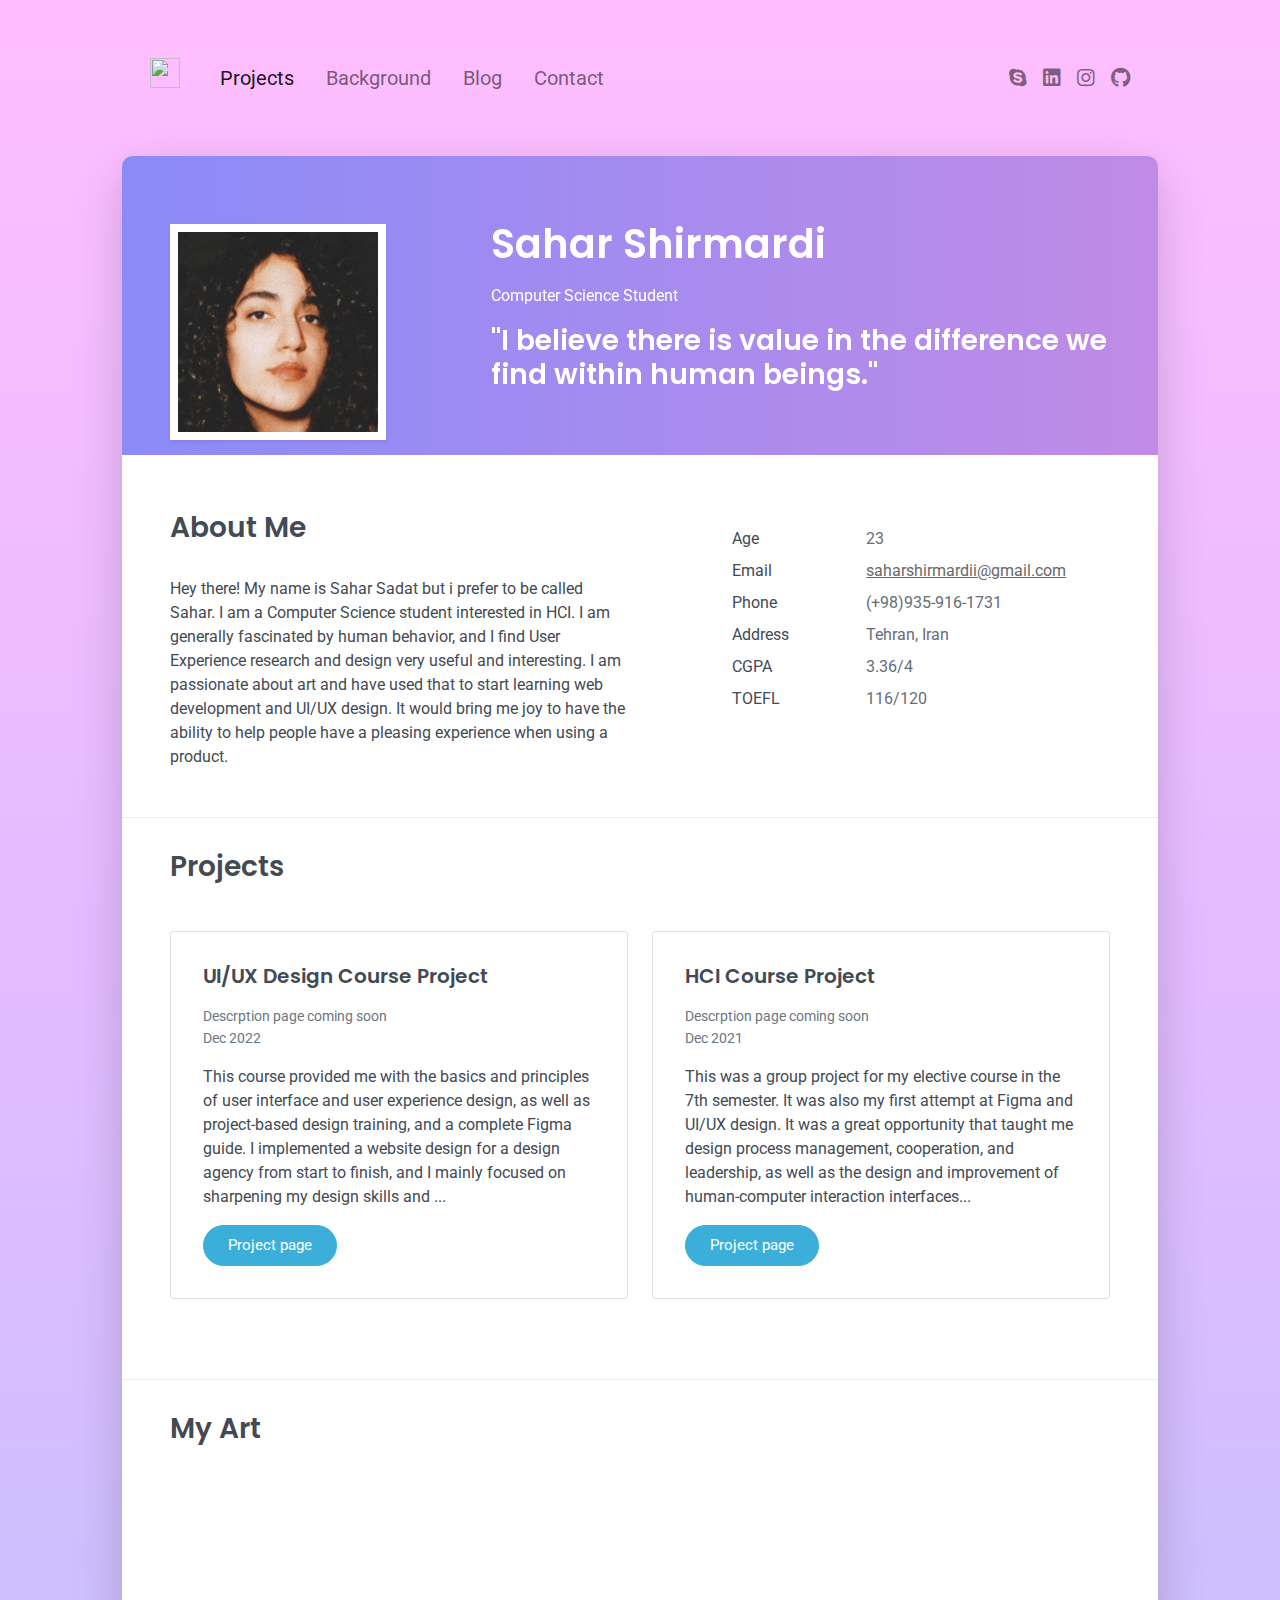
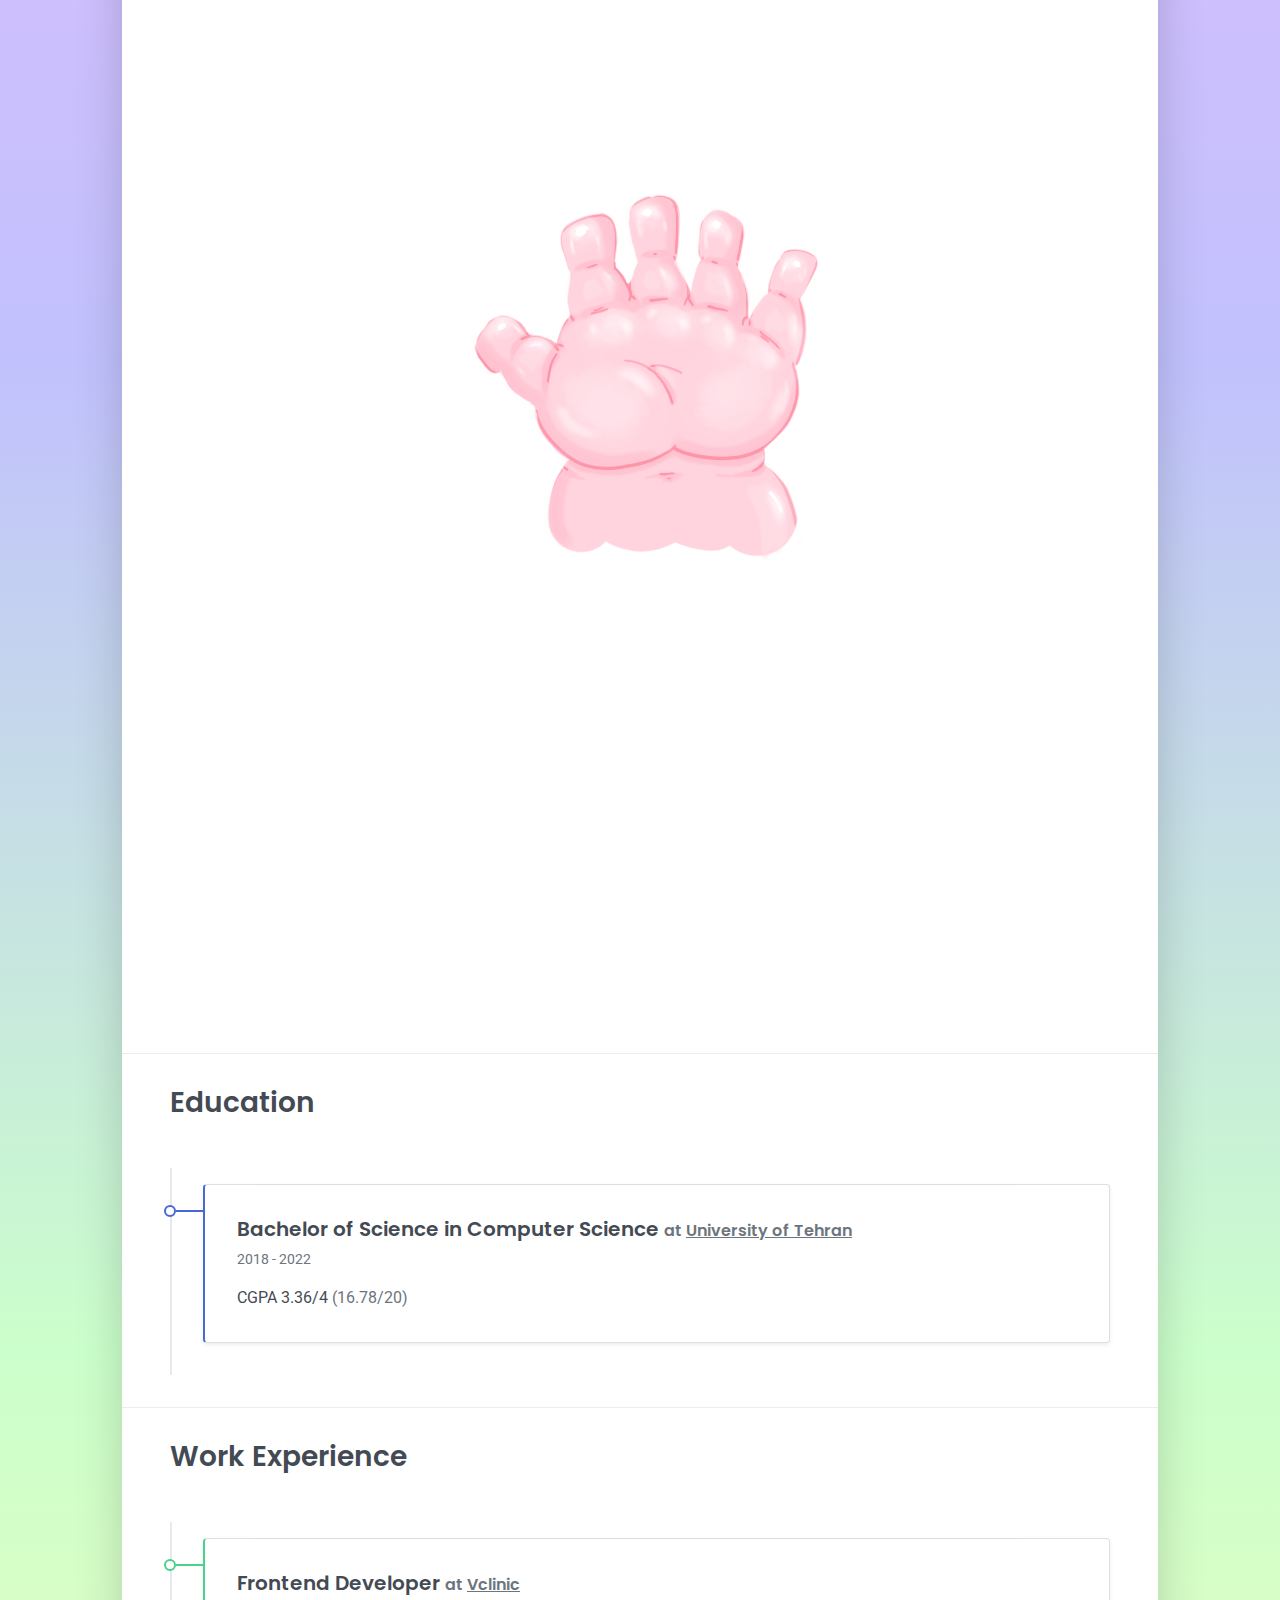
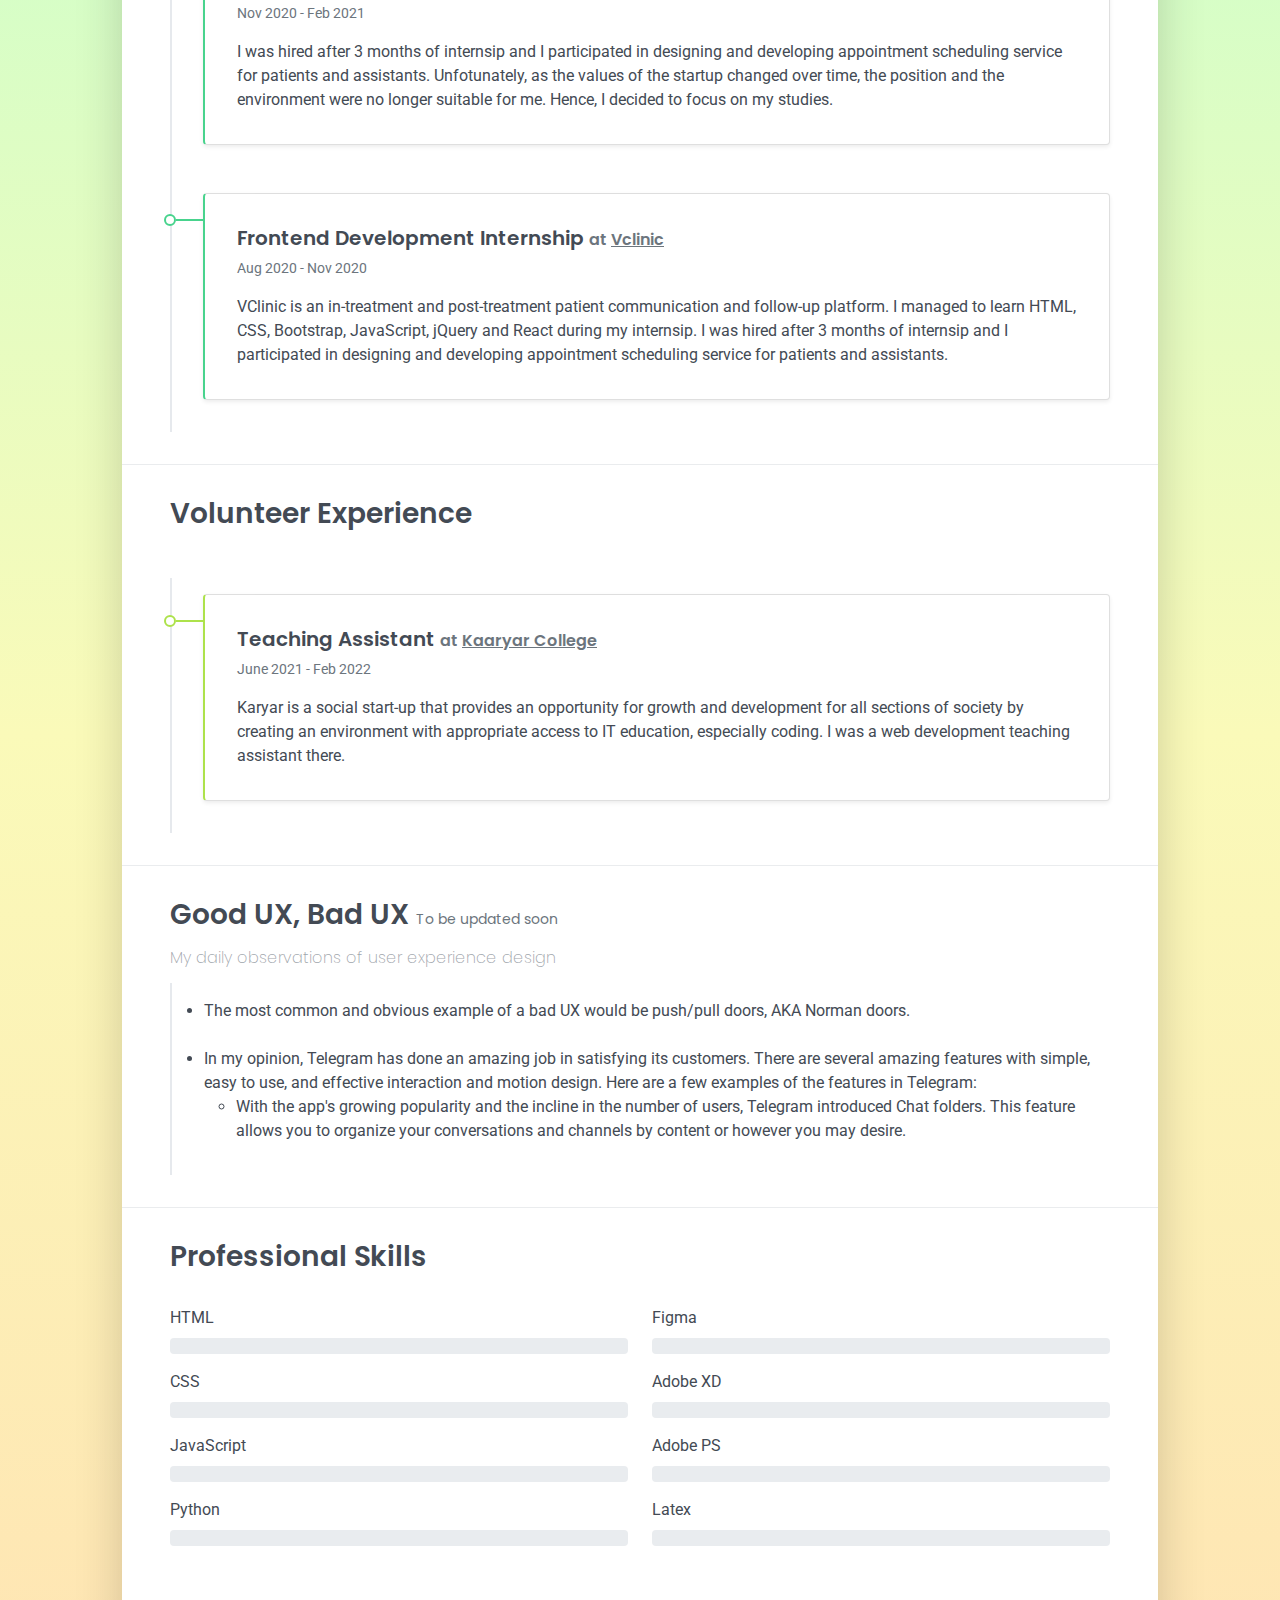
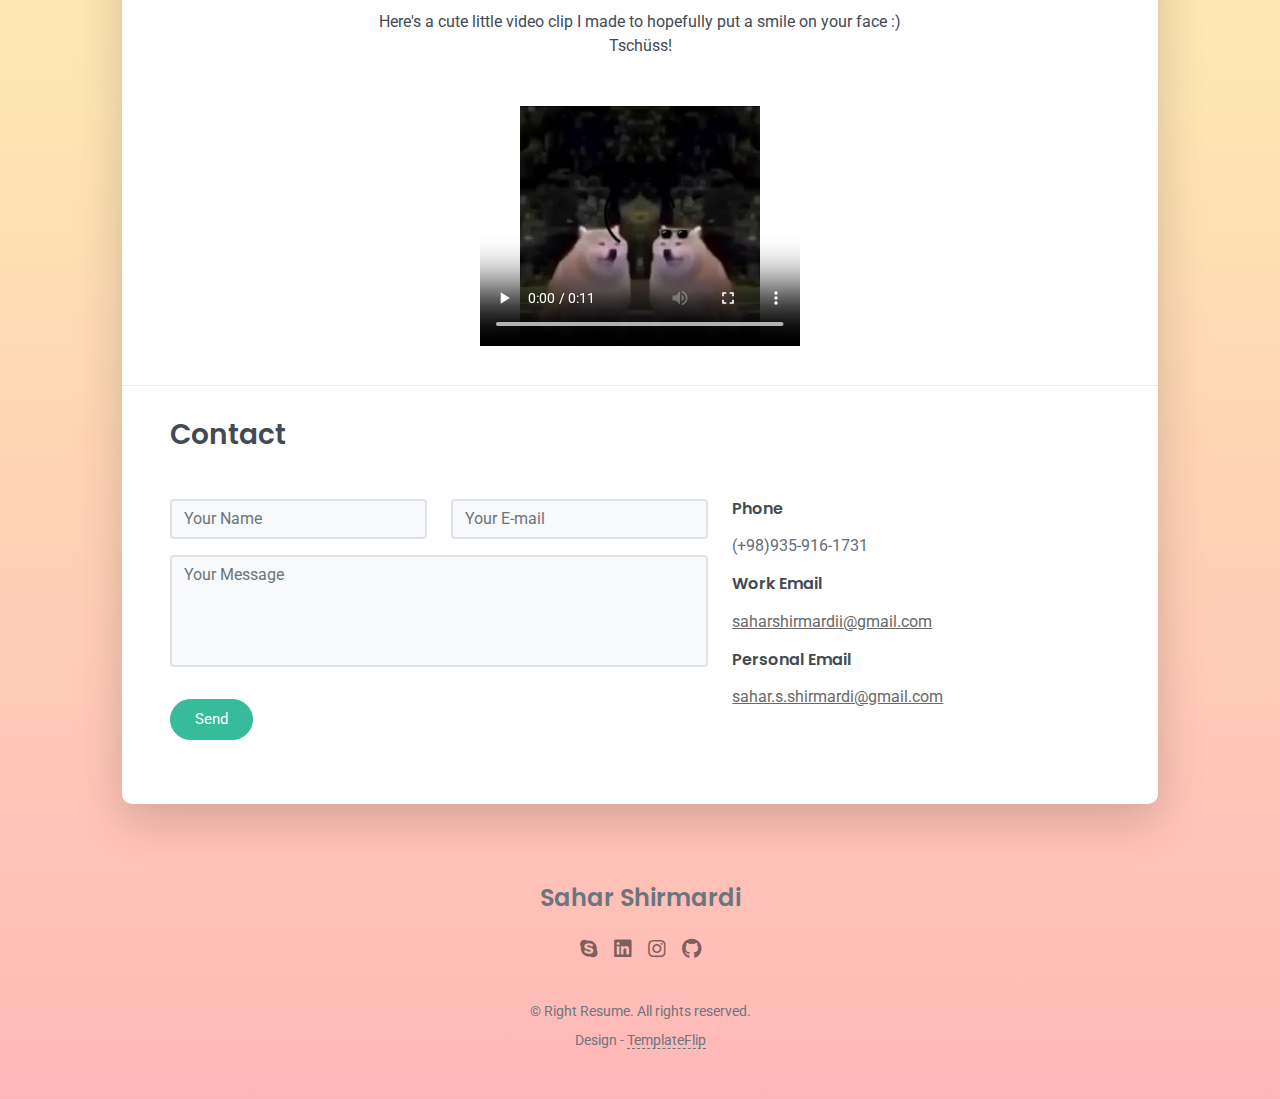
==== index.html @ c346a960 "SVG to JPG" ====
<!DOCTYPE html>
<html lang="en-US">
  <head>
    <meta charset="UTF-8">
    <meta http-equiv="X-UA-Compatible" content="IE=edge">
    <meta name="viewport" content="width=device-width, initial-scale=1">
    <title>Sahar Shirmardi</title>
    <link rel="preconnect" href="https://fonts.gstatic.com" crossorigin="crossorigin"/>
    <link rel="preload" as="style" href="https://fonts.googleapis.com/css2?family=Poppins:wght@600&amp;family=Roboto:wght@300;400;500;700&amp;display=swap"/>
    <link rel="stylesheet" href="https://fonts.googleapis.com/css2?family=Poppins:wght@600&amp;family=Roboto:wght@300;400;500;700&amp;display=swap" media="print" onload="this.media='all'"/>
    <noscript>
      <link rel="stylesheet" href="https://fonts.googleapis.com/css2?family=Poppins:wght@600&amp;family=Roboto:wght@300;400;500;700&amp;display=swap"/>
    </noscript>
    <link rel="stylesheet" href="https://cdn.jsdelivr.net/npm/bootstrap@4.0.0/dist/css/bootstrap.min.css" integrity="sha384-Gn5384xqQ1aoWXA+058RXPxPg6fy4IWvTNh0E263XmFcJlSAwiGgFAW/dAiS6JXm" crossorigin="anonymous">
    <link href="css/font-awesome/css/all.min.css?ver=1.2.0" rel="stylesheet">
    <link href="css/bootstrap.min.css?ver=1.2.0" rel="stylesheet">
    <link href="css/aos.css?ver=1.2.0" rel="stylesheet">
    <link href="css/main.css?ver=1.2.0" rel="stylesheet">
    <noscript>
      <style type="text/css">
        [data-aos] {
            opacity: 1 !important;
            transform: translate(0) scale(1) !important;
        }
      </style>
    </noscript>
  </head>
  <body id="top">

    <header class="d-print-none">
      <div class="container text-center text-lg-left">
        <div class="py-3 clearfix">
          <div class="container">
            <nav class="navbar navbar-expand-lg navbar-light" style="background-color: #e3f2fd00;">
              <h1 class="site-title mb-0 navbar-brand">
                <a class="navbar-brand" href="#">
                  <img src="favicon.ico" width="30" height="30" class="d-inline-block align-top" alt="">
                </a>
              </h1>
              <button class="navbar-toggler" type="button" data-toggle="collapse" data-target="#navbarNav" aria-controls="navbarNav" aria-expanded="false" aria-label="Toggle navigation">
                <span class="navbar-toggler-icon"></span>
              </button>
              <div class="collapse navbar-collapse " id="navbarNav">
                <ul class="navbar-nav">
                  <li class="nav-item active">
                    <a class="nav-link" href="#projects">Projects <span class="sr-only">(current)</span></a>
                  </li>
                  <li class="nav-item">
                    <a class="nav-link" href="#background">Background</a>
                  </li>
                  <li class="nav-item">
                    <a class="nav-link" href="#blog">Blog</a>
                  </li>
                  <li class="nav-item">
                    <a class="nav-link" href="#contact">Contact</a>
                  </li>
                </ul>
                <ul class="nav justify-content-center ml-auto">
                  <!-- <li class="nav-item"><a class="nav-link" href="https://twitter.com/templateflip" title="Twitter"><i class="fab fa-twitter"></i><span class="menu-title sr-only">Twitter</span></a> -->
                  <!-- </li> -->
                  <!-- <li class="nav-item"><a class="nav-link" href="https://www.facebook.com/templateflip" title="Facebook"><i class="fab fa-facebook"></i><span class="menu-title sr-only">Facebook</span></a> -->
                  <!-- </li> -->
                  <li class="nav-item"><a class="nav-link" href="https://join.skype.com/invite/vJxgaN4V0iE7" title="Skype"><i class="fab fa-skype"></i><span class="menu-title sr-only">Skype</span></a></li>
                  <li class="nav-item"><a class="nav-link" href="https://www.linkedin.com/in/sahar-shirmardi-b33230199/" title="Linkedin"><i class="fab fa-linkedin"></i><span class="menu-title sr-only">Linkedin</span></a></li>
                  <li class="nav-item"><a class="nav-link" href="https://www.instagram.com/sneakydawn" title="Instagram"><i class="fab fa-instagram"></i><span class="menu-title sr-only">Instagram</span></a></li>
                  <li class="nav-item"><a class="nav-link" href="https://github.com/sahar-shirmardi" title="Github"><i class="fab fa-github"></i><span class="menu-title sr-only">Github</span></a></li>
                </ul>
              </div>
            </nav>
        </div>
          
          <!-- <div class="site-nav">
            <nav role="navigation">
              <ul class="nav justify-content-center">
                <li class="nav-item"><a class="nav-link" href="https://twitter.com/templateflip" title="Twitter"><i class="fab fa-twitter"></i><span class="menu-title sr-only">Twitter</span></a>
                </li>
                <li class="nav-item"><a class="nav-link" href="https://www.facebook.com/templateflip" title="Facebook"><i class="fab fa-facebook"></i><span class="menu-title sr-only">Facebook</span></a>
                </li>
                <li class="nav-item"><a class="nav-link" href="https://join.skype.com/invite/vJxgaN4V0iE7" title="Skype"><i class="fab fa-skype"></i><span class="menu-title sr-only">Skype</span></a></li>
                <li class="nav-item"><a class="nav-link" href="https://www.linkedin.com/in/sahar-shirmardi-b33230199/" title="Linkedin"><i class="fab fa-linkedin"></i><span class="menu-title sr-only">Linkedin</span></a></li>
                <li class="nav-item"><a class="nav-link" href="https://www.instagram.com/sneakydawn" title="Instagram"><i class="fab fa-instagram"></i><span class="menu-title sr-only">Instagram</span></a></li>
                <li class="nav-item"><a class="nav-link" href="https://github.com/sahar-shirmardi" title="Github"><i class="fab fa-github"></i><span class="menu-title sr-only">Github</span></a></li>
              </ul>
            </nav>
          </div> -->
        </div>
      </div>
    </header>


<div class="page-content">
<div class="container">

<!-- Back to top -->
<button type="button" class="btn btn-info btn-floating btn-lg btn-back-to-top" id="btn-back-to-top">
  <i class="fas fa-arrow-up"></i>
</button>

<div class="cover shadow-lg bg-white">
  <div class="cover-bg p-3 p-lg-4 text-white">
    <div class="row">
      <div class="col-lg-4 col-md-5">
        <div class="avatar hover-effect bg-white shadow-sm p-1"><img src=".\images\avatar.jpg" width="200" height="200"/></div>
      </div>
      <div class="col-lg-8 col-md-7 text-center text-md-start">
        <h2 class="h1 mt-2" data-aos="fade-left" data-aos-delay="0">Sahar Shirmardi</h2>
        <p data-aos="fade-left" data-aos-delay="100">Computer Science Student</p>
        <h3 data-aos="fade-left" data-aos-delay="100">"I believe there
          is value in the difference we find within human beings."</h3>
        <!-- <div class="d-print-none" data-aos="fade-left" data-aos-delay="200"><a class="btn btn-light text-dark shadow-sm mt-1 me-1" href="CV-Sahar-Shirmardi.pdf" target="_blank">Download CV</a><a class="btn btn-primary shadow-sm mt-1" href="#contact">Contact Me</a></div> -->
      </div>
    </div>
  </div>
  <div class="about-section pt-4 px-3 px-lg-4 mt-1">
    <div class="row">
      <div class="col-md-6">
        <h2 class="h3 mb-3">About Me</h2>
        <p>Hey there! 
          My name is Sahar Sadat but i prefer to be called Sahar.
          I am a Computer Science student interested in HCI. I am generally
                    fascinated by human behavior, and I find User Experience research and design very useful and interesting.
                    I am passionate about art and have used that to start learning web development and UI/UX design. 
                    It would bring me joy to have the ability to help people have a pleasing experience when using a product.          
        </p>
      </div>
      <div class="col-md-5 offset-md-1">
        <div class="row mt-2">
          <div class="col-sm-4">
            <div class="pb-1">Age</div>
          </div>
          <div class="col-sm-8">
            <div class="pb-1 text-secondary">23</div>
          </div>
          <div class="col-sm-4">
            <div class="pb-1">Email</div>
          </div>
          <div class="col-sm-8">
            <div class="pb-1 text-secondary"> <a style="color:dimgray;" href="mailto:saharshirmardii@gmail.com">saharshirmardii@gmail.com</a></div>
          </div>
          <div class="col-sm-4">
            <div class="pb-1">Phone</div>
          </div>
          <div class="col-sm-8">
            <div class="pb-1 text-secondary">(+98)935-916-1731</div>
          </div>
          <div class="col-sm-4">
            <div class="pb-1">Address</div>
          </div>
          <div class="col-sm-8">
            <div class="pb-1 text-secondary">Tehran, Iran</div>
          </div>
          <div class="col-sm-4">
            <div class="pb-1">CGPA</div>
          </div>
          <div class="col-sm-8">
            <div class="pb-1 text-secondary">3.36/4</div>
          </div>
          <div class="col-sm-4">
            <div class="pb-1">TOEFL</div>
          </div>
          <div class="col-sm-8">
            <div class="pb-1 text-secondary">116/120</div>
          </div>
        </div>
      </div>
    </div>
  </div>

<!-- Projects -->
<hr class="d-print-none"/>
<div class="page-break"></div>
<div class="projects-section px-3 px-lg-4 pb-4" id="projects">
  <h2 class="h3 mb-4">Projects</h2>
<!-- ---------------------->
<div class="row">
  <div class="col-sm-6">
    <div class="card">
      <div class="card-body">
        <h5 class="card-title">UI/UX Design Course Project</h5><span class="text-muted text-small mb-2">Descrption page coming soon</span>
        <div class="text-muted text-small mb-2">Dec 2022</div>
        <p class="card-text"> This course provided me with the basics and principles of user interface and user experience design,
          as well as project-based design training, 
          and a complete Figma guide. I implemented a website design for a design agency from start to finish,
          and I mainly focused on sharpening my design skills and ...  </p>
        <a href="https://www.figma.com/file/l9zS3Ypv6GpdlHJ743wzv7/UI%2FUX-Course-Project?node-id=3%3A8366&t=MHz42ouVJjSXKjp4-1" class="btn btn-info">Project page</a>
      </div>
    </div>
  </div>
  <div class="col-sm-6">
    <div class="card">
      <div class="card-body">
        <h5 class="card-title">HCI Course Project</h5><span class="text-muted text-small mb-2">Descrption page coming soon</span>
        <div class="text-muted text-small mb-2">Dec 2021</div>
        <p class="card-text">This was a group project for my elective course in the 7th semester. 
          It was also my first attempt at Figma and UI/UX design. It was a great opportunity that taught me design process management, cooperation,
          and leadership, as well as the design and improvement of human-computer interaction interfaces...</p>
        <a href="https://www.figma.com/file/ZTuuyY3ElS4JazvBSi9kj2/HCI-Project?node-id=0%3A1&t=CXXkEtguTbtadlDx-1" class="btn btn-info">Project page</a>
      </div>
    </div>
  </div>
</div>
<!-- ---------------------------->
  <!-- <div class="timeline">
    <div class="timeline-card timeline-card-hot card shadow-sm">
      <div class="card-body">
        <div class="h5 mb-1"><a class="hlink" target="_blank" href="https://www.figma.com/file/l9zS3Ypv6GpdlHJ743wzv7/UI%2FUX-Course-Project?node-id=0%3A1&t=FJ6hoOHQB5B2lt45-1"> UI/UX Course Project </a><span class="text-muted h6"> on <a class="hlink" target="_blank" href="https://www.figma.com/file/l9zS3Ypv6GpdlHJ743wzv7/UI%2FUX-Course-Project?node-id=0%3A1&t=FJ6hoOHQB5B2lt45-1"> Figma </a></span></div>
        <div class="text-muted text-small mb-2">Dec 2022</div>
        This course, provided me with the basics and principles of user interface and user experience design,
        as well as project-based design training, 
        and a complete Figma guide.
        <br> <br> 
       <p> Learning objectives:
        <ul>
          </p>
          <li>Familiarity with User Research methods</li>
          <li>Accessibility</li>
          <li>Usability</li>
          <li>UX Evaluation and Tests</li>
          <li>Introduction to  Typography, Iconograph, and Color theory</li>
          <li>Userflow, Sketch, Wireframe, Prototype</li>
        </ul>
       </p>
       I implemented a website design for a design agency from start to finish.
       In this project, I mainly focused on sharpening my design skills and 
       learning how to work appropriately and efficiently with Figma.  
       I analyzed my previous work, found my mistakes, and tried to learn from them.
       I tried to keep my project professional and well-organized, as that had been a pickle for me for a while.
      </div>
    </div>

    <div class="timeline">
     <div class="timeline-card timeline-card-hot card shadow-sm">
       <div class="card-body">
         <div class="h5 mb-1"><a class="hlink" target="_blank" href="https://www.figma.com/file/ZTuuyY3ElS4JazvBSi9kj2/HCI-Project?t=M3o1RY5lH9lIAEaY-1">HCI Course Project</a><span class="text-muted h6"> on <a class="hlink" target="_blank" href="https://www.figma.com/file/ZTuuyY3ElS4JazvBSi9kj2/HCI-Project?t=M3o1RY5lH9lIAEaY-1"> Figma </a></span></div>
         <div class="text-muted text-small mb-2">Dec 2021</div>
         This was a group project for my elective course in the 7th semester. 
         It was also my first attempt at Figma and UI/UX design. It was a 3-person group project. 
         <br><br>
         Throughout the project, 
         we tried to follow the Scrum framework.
         We brainstormed and came up with various ideas. During this phase, we did our best to 
         understand the audience we were designing for, 
         and identified the needs or challenges they could have.
         <br>
         We defined our business's goals and values, discussed our Personas, conducted user research
         , and specified the core features of our product.
         We also had our sort of 'Daily Standups'; although they weren't actually done daily
         because we only worked on the project a few days a week. Nonetheless, 
         the standups helped us focus on the user first and 
         foremost and generate designs that keep the user top of mind. 
         <br><br>
         We would take turns evaluating and testing each others' designs and ideas.
         We tried to combine what we learned in the course with our own experiences and the information
         we had gathered by surveying the target audience, potential users, and innovators.
         <br><br>
         It was a great opportunity that taught me design process management, cooperation,
         and leadership, as well as the design and improvement of human-computer interaction interfaces.
       </div>
     </div>

  </div> -->
</div>

<!-- Art -->
<hr class="d-print-none"/>
<div class="page-break"></div>
<div class="art-section px-3 px-lg-4 pb-4" id="projects">
  <h2 class="h3 mb-4">My Art</h2>
<!-- ---------------------->
<div id="ArtCarousel" class="carousel slide" data-ride="carousel">
  <div class="carousel-inner">
    <div class="carousel-item active" data-interval="10">
      <img src=".\images\BH-1.png" class="d-block w-10" alt="Digital drawing of a baby hand">
    </div>
    <div class="carousel-item" data-interval="100">
      <img src=".\images\Transman.jpg" class="d-block w-100" alt="Digital drawing of a bald man">
    </div>
    <!-- <div class="carousel-item">
      <img src=".\images\BH-3.png" class="d-block w-100" alt="...">
    </div> -->
  </div>
  <a class="carousel-control-prev" href="#ArtCarousel" role="button" data-slide="prev">
    <span class="carousel-control-prev-icon" aria-hidden="true"></span>
    <span class="sr-only">Previous</span>
  </a>
  <a class="carousel-control-next" href="#ArtCarousel" role="button" data-slide="next">
    <span class="carousel-control-next-icon" aria-hidden="true"></span>
    <span class="sr-only">Next</span>
  </a>
</div>
<!-- ------------------------ -->
</div>

  <!-- Education -->
  <hr class="d-print-none"/>
  <div class="education-section px-3 px-lg-4" id="background">
    <h2 class="h3 mb-4">Education</h2>
    <div class="timeline">
      <div class="timeline-card timeline-card-success card shadow-sm">
        <div class="card-body">
          <div class="h5 mb-1">Bachelor of Science in Computer Science <span class="text-muted h6">at <a class="hlink" target="_blank" href="https://ut.ac.ir/en"> University of Tehran </a></span></div>
          <div class="text-muted text-small mb-2">2018 - 2022</div>
          <div>CGPA  3.36/4  <span class="text-muted">(16.78/20)</span></div>
        </div>
      </div>
    </div>
  </div>

  <!-- Work experience -->
  <hr class="d-print-none"/>
  <div class="work-experience-section px-3 px-lg-4">
    <h2 class="h3 mb-4">Work Experience</h2>

    <div class="timeline">
      <div class="timeline-card timeline-card-primary card shadow-sm">
        <div class="card-body">
          <div class="h5 mb-1">Frontend Developer <span class="text-muted h6">at <a class="hlink" target="_blank" href="https://vclinic.io/?lang=en"> Vclinic </a></span></div>
          <div class="text-muted text-small mb-2">Nov 2020 - Feb 2021</div>
          <!-- also bc of UNIIIIIIIIIIIIIIIIIIIIIIIIIIIIIIIIIIIIIIIIIIIIIIIIIIIIIIIIIIIIII -->
          <div>I was hired after 3 months of internsip and I participated in designing and developing appointment scheduling service for patients and assistants. Unfotunately, as the values of the startup changed over time, the position and the environment were no longer suitable for me. Hence, I decided to focus on my studies. </div> 
        </div>
      </div>
    </div>

    <div class="timeline">
      <div class="timeline-card timeline-card-primary card shadow-sm">
        <div class="card-body">
          <div class="h5 mb-1">Frontend Development Internship <span class="text-muted h6">at <a class="hlink" target="_blank" href="https://vclinic.io/?lang=en"> Vclinic </a></span></div>
          <div class="text-muted text-small mb-2">Aug 2020 - Nov 2020</div>
          <div>VClinic is an in-treatment and post-treatment patient communication and follow-up platform. I managed to learn HTML, CSS, Bootstrap, JavaScript, jQuery and React during my internsip. I was hired after 3 months of internsip and I participated in designing and developing appointment scheduling service for patients and assistants. </div>
        </div>
      </div>
    </div>
    
  </div>



  <!-- Volunteer experience -->
  <hr class="d-print-none"/>
  <div class="volunteer-experience-section px-3 px-lg-4">
    <h2 class="h3 mb-4">Volunteer Experience</h2>
    <div class="timeline">
      <div class="timeline-card timeline-card-sun card shadow-sm">
        <div class="card-body">
          <div class="h5 mb-1">Teaching Assistant <span class="text-muted h6">at <a class="hlink" target="_blank" href="https://kaaryar.ir"> Kaaryar College </a></span></div>
          <div class="text-muted text-small mb-2">June 2021 - Feb 2022</div>
          <div>Karyar is a social start-up that provides an opportunity for growth and development for all sections of society by creating an environment with appropriate access to IT education, especially coding. I was a web development teaching assistant there.</div>
        </div>
      </div>
    </div>
  </div>

 

    <!-- Blog -->
    <hr class="d-print-none"/>
    <div class="volunteer-experience-section px-3 px-lg-4" id="blog">
      <h2 class="h3" style="margin-bottom: 1rem; 
      margin-top: 0; 
      font-size: 1.75rem;
      font-family: 'Poppins', -apple-system, BlinkMacSystemFont, 'Segoe UI', Roboto, 'Helvetica Neue', Arial, sans-serif, 'Apple Color Emoji', 'Segoe UI Emoji', 'Segoe UI Symbol';
      font-weight: 600;
      line-height: 1.2;">Good UX, Bad UX  <span class="text-muted text-small" style="font-weight: lighter;">To be updated soon</span> </h2>
      
      <h5 style="color:#9fa6ac; font-size:1rem; font-weight: 200;" >My daily observations of user experience design</h5>
      <div class="timeline">
        <!-- <div class="timeline-card timeline-card-sun card shadow-sm">
          <div class="card-body">
            <div class="h5 mb-1">Teaching Assistant <span class="text-muted h6">at <a class="hlink" target="_blank" href="https://kaaryar.ir"> Kaaryar College </a></span></div>
            <div class="text-muted text-small mb-2">June 2021 - Feb 2022</div>
            <div>Karyar is a social start-up that provides an opportunity for growth and development for all sections of society by creating an environment with appropriate access to IT education, especially coding. I was a web development teaching assistant there.</div>
          </div>
        </div> -->
        <ul>
          <li> The most common and obvious example of a bad UX would be push/pull doors, AKA Norman doors.</li>
          <br>
          <li> In my opinion, Telegram has done an amazing job in satisfying its customers. There are several amazing features 
              with simple, easy to use, and effective interaction and motion design.
              Here are a few examples of the features in Telegram:
              <ul>
                <li> With the app's growing popularity and the incline in the number of users,
                  Telegram introduced Chat folders. This feature allows you to organize your conversations and 
                  channels by content or however you may desire. </li>
              </ul>
          </li>
        </ul>
      </div>
    </div>

  <hr class="d-print-none"/>
  <div class="skills-section px-3 px-lg-4">
    <h2 class="h3 mb-3">Professional Skills</h2>
    <div class="row">
      <div class="col-md-6">
        <div class="mb-2"><span>HTML</span>
          <div class="progress my-1">
            <div class="progress-bar bg-primary" role="progressbar" data-aos="zoom-in-right" data-aos-delay="100" data-aos-anchor=".skills-section"  style="width: 90%" aria-valuenow="90" aria-valuemin="0" aria-valuemax="100"></div>
          </div>
        </div>
        <div class="mb-2"><span>CSS</span>
          <div class="progress my-1">
            <div class="progress-bar bg-primary" role="progressbar" data-aos="zoom-in-right" data-aos-delay="200" data-aos-anchor=".skills-section" style="width: 85%" aria-valuenow="90" aria-valuemin="0" aria-valuemax="100"></div>
          </div>
        </div>
        <div class="mb-2"><span>JavaScript</span>
          <div class="progress my-1">
            <div class="progress-bar bg-primary" role="progressbar" data-aos="zoom-in-right" data-aos-delay="300" data-aos-anchor=".skills-section" style="width: 75%" aria-valuenow="75" aria-valuemin="0" aria-valuemax="100"></div>
          </div>
        </div>
        <div class="mb-2"><span>Python</span>
          <div class="progress my-1">
            <div class="progress-bar bg-primary" role="progressbar" data-aos="zoom-in-right" data-aos-delay="400" data-aos-anchor=".skills-section" style="width: 50%" aria-valuenow="50" aria-valuemin="0" aria-valuemax="100"></div>
          </div>
        </div>


      </div>
      <div class="col-md-6">
        <div class="mb-2"><span>Figma</span>
          <div class="progress my-1">
            <div class="progress-bar bg-success" role="progressbar" data-aos="zoom-in-right" data-aos-delay="500" data-aos-anchor=".skills-section" style="width: 55%" aria-valuenow="50" aria-valuemin="0" aria-valuemax="100"></div>
          </div>
        </div>
        <div class="mb-2"><span>Adobe XD</span>
          <div class="progress my-1">
            <div class="progress-bar bg-success" role="progressbar" data-aos="zoom-in-right" data-aos-delay="600" data-aos-anchor=".skills-section" style="width: 55%" aria-valuenow="90" aria-valuemin="0" aria-valuemax="100"></div>
          </div>
        </div>
        <div class="mb-2"><span>Adobe PS</span>
          <div class="progress my-1">
            <div class="progress-bar bg-success" role="progressbar" data-aos="zoom-in-right" data-aos-delay="700" data-aos-anchor=".skills-section" style="width: 40%" aria-valuenow="75" aria-valuemin="0" aria-valuemax="100"></div>
          </div>
        </div>
        <div class="mb-2"><span>Latex</span>
          <div class="progress my-1">
            <div class="progress-bar bg-success" role="progressbar" data-aos="zoom-in-right" data-aos-delay="800" data-aos-anchor=".skills-section" style="width: 80%" aria-valuenow="90" aria-valuemin="0" aria-valuemax="100"></div>
          </div>
        </div>
      </div>
    </div>
  </div>

  <br><br>
 <div style="text-align:center">Here's a cute little video clip I made to hopefully put a smile on your face :)
 <br> Tschüss!</div>
 <br><br>

 <div style="text-align:center">
    <video width="320" height="240" controls>
      <source src=".\images\doggo.mp4" type="video/mp4" alt="Sorry :( Your browser does not support the video tag."> 
    </video> 
</div>

  <hr class="d-print-none"/>
  <div class="contant-section px-3 px-lg-4 pb-4" id="contact">
    <h2 class="h3 text mb-3">Contact</h2>
    <div class="row">
      <div class="col-md-7 d-print-none">
        <div class="my-2"><form action="https://formspree.io/f/meqvbejd"
    method="POST">
  <div class="row">
    <div class="col-6">
      <input class="form-control" type="text" id="name" name="name" placeholder="Your Name" required>
    </div>
    <div class="col-6">
      <input class="form-control" type="email" id="email" name="_replyto" placeholder="Your E-mail" required>
    </div>
  </div>
  <div class="form-group my-2">
    <textarea class="form-control" style="resize: none;" id="message" name="message" rows="4"  placeholder="Your Message" required></textarea>
  </div>
  <button class="btn btn-success mt-2" type="submit">Send</button>
</form>
        </div>
      </div>
      <div class="col">
        <div class="mt-2">
          <h3 class="h6">Phone</h3>
          <div class="pb-2 text-secondary">(+98)935-916-1731</div>
          <h3 class="h6">Work Email</h3>
          <div class="pb-2 text-secondary"> <a style="color:dimgray" href="mailto:saharshirmardii@gmail.com">saharshirmardii@gmail.com</a></div>
          <h3 class="h6">Personal Email</h3>
          <div class="pb-2 text-secondary"><a style="color:dimgray" href="mailto:sahar.s.shirmardi@gmail.com"> sahar.s.shirmardi@gmail.com</a></div>
        </div>
      </div>
      <div class="col d-none d-print-block">
        <div class="mt-2">
          <div>
            <!-- <div class="mb-2">
              <div class="text-dark"><i class="fab fa-twitter mr-1"></i><span>https://twitter.com/templateflip</span>
              </div>
            </div>
            <div class="mb-2">
              <div class="text-dark"><i class="fab fa-facebook mr-1"></i><span>https://www.facebook.com/templateflip</span>
              </div>
            </div>
            <div class="mb-2">
              <div class="text-dark"><i class="fab fa-instagram mr-1"></i><span>https://www.instagram.com/templateflip</span>
              </div>
            </div>
            <div class="mb-2">
              <div class="text-dark"><i class="fab fa-github mr-1"></i><span>https://github.com/templateflip</span>
              </div>
            </div> -->
          </div>
        </div>
      </div>
    </div>
  </div>
</div></div>
    </div>
    <footer class="pt-4 pb-4 text-muted text-center d-print-none">
      <div class="container">
        <div class="my-3">
          <div class="h4">Sahar Shirmardi</div>
          <div class="footer-nav">
            <nav role="navigation">
              <ul class="nav justify-content-center">
                <li class="nav-item"><a class="nav-link" href="https://join.skype.com/invite/vJxgaN4V0iE7" title="Skype"><i class="fab fa-skype"></i><span class="menu-title sr-only">Skype</span></a></li>
                <li class="nav-item"><a class="nav-link" href="https://www.linkedin.com/in/sahar-shirmardi-b33230199/" title="Linkedin"><i class="fab fa-linkedin"></i><span class="menu-title sr-only">Linkedin</span></a></li>
                <li class="nav-item"><a class="nav-link" href="https://www.instagram.com/sneakydawn" title="Instagram"><i class="fab fa-instagram"></i><span class="menu-title sr-only">Instagram</span></a></li>
                <li class="nav-item"><a class="nav-link" href="https://github.com/sahar-shirmardi" title="Github"><i class="fab fa-github"></i><span class="menu-title sr-only">Github</span></a></li>            
              </ul>
            </nav>
          </div>
        </div>
        <div class="text-small">
          <div class="mb-1">&copy; Right Resume. All rights reserved.</div>
          <div>Design - <a href="https://templateflip.com/" target="_blank">TemplateFlip</a></div>
        </div>
      </div>
    </footer>
    <script src="scripts/bootstrap.bundle.min.js?ver=1.2.0"></script>
    <script src="scripts/aos.js?ver=1.2.0"></script>
    <script src="scripts/main.js?ver=1.2.0"></script>
    <script src="https://code.jquery.com/jquery-3.2.1.slim.min.js" integrity="sha384-KJ3o2DKtIkvYIK3UENzmM7KCkRr/rE9/Qpg6aAZGJwFDMVNA/GpGFF93hXpG5KkN" crossorigin="anonymous"></script>
<script src="https://cdn.jsdelivr.net/npm/popper.js@1.12.9/dist/umd/popper.min.js" integrity="sha384-ApNbgh9B+Y1QKtv3Rn7W3mgPxhU9K/ScQsAP7hUibX39j7fakFPskvXusvfa0b4Q" crossorigin="anonymous"></script>
<script src="https://cdn.jsdelivr.net/npm/bootstrap@4.0.0/dist/js/bootstrap.min.js" integrity="sha384-JZR6Spejh4U02d8jOt6vLEHfe/JQGiRRSQQxSfFWpi1MquVdAyjUar5+76PVCmYl" crossorigin="anonymous"></script>
  </body>
</html>

  <!-- Education -->
  <!-- <hr class="d-print-none"/>
  <div class="page-break"></div>
  <div class="education-section px-3 px-lg-4 pb-4">
    <h2 class="h3 mb-4">Education</h2>
    <div class="timeline">
      <div class="timeline-card timeline-card-success card shadow-sm">
        <div class="card-body">
          <div class="h5 mb-1">Bachelor of Science in Computer Science <span class="text-muted h6">from <a class="hlink" target="_blank" href="https://ut.ac.ir/en"> University of Tehran</a></span></div>
          <div class="text-muted text-small mb-2">2018 - 2022</div>
          <div>CGPA  3.36/4  <span class="text-muted">(16.78/20)</span></div>
        </div>
      </div> -->
      <!-- <div class="timeline-card timeline-card-success card shadow-sm">
        <div class="card-body">
          <div class="h5 mb-1">College Diploma in Mathematics and Physics <span class="text-muted h6">from Asma Private School</span></div>
          <div class="text-muted text-small mb-2">2017 - 2018</div>
          <div>CGPA 18.83/20</div>
        </div>
      </div> -->
      <!-- <div class="timeline-card timeline-card-success card shadow-sm">
        <div class="card-body">
          <div class="h5 mb-1">High School Diploma in Mathematics and Physics <span class="text-muted h6">from Asma Private School</span></div>
          <div class="text-muted text-small mb-2">2014 - 2017</div>
          <div>CGPA 19.65/20</div>
        </div>
      </div> -->
    <!-- </div> -->
  <!-- </div> -->
---- css/main.css ----
/* Buttons */
/* Inputs */
/* Timeline custom component */

body {
  background-image: linear-gradient(to top, rgb(255, 184, 184), rgb(255, 228, 179), rgb(250, 250, 185), rgb(203, 255, 203), rgba(191, 191, 253, 0.966), rgb(227, 187, 255), rgb(255, 190, 255));
}

.timeline {
  border-left: 2px solid #E6E9ED;
  padding: 1rem 0; }

.timeline-card {
  position: relative;
  margin-left: 31px;
  border-left: 2px solid;
  margin-bottom: 2rem; }

.timeline-card:last-child {
  margin-bottom: 1rem; }

.timeline-card:before {
  content: '';
  display: inline-block;
  position: absolute;
  background-color: #fff;
  border-radius: 10px;
  width: 12px;
  height: 12px;
  top: 20px;
  left: -41px;
  border: 2px solid;
  z-index: 2; }

.timeline-card:after {
  content: '';
  display: inline-block;
  position: absolute;
  background-color: currentColor;
  width: 29px;
  height: 2px;
  top: 25px;
  left: -29px;
  z-index: 1; }

.timeline-card-primary {
  border-left-color: #48d38d; }

.timeline-card-primary:before {
  border-color: #48d38d; }

.timeline-card-primary:after {
  background-color: #48d38d; }

.timeline-card-success {
  border-left-color: #4868d3; }

.timeline-card-success:before {
  border-color: #4868d3; }

.timeline-card-success:after {
  background-color: #4868d3; }

.timeline-card-sun {
    border-left-color: #ade24b; }
  
.timeline-card-sun:before {
    border-color: #ade24b; }
  
.timeline-card-sun:after {
    background-color: #ade24b; }
    
.timeline-card-hot {
    border-left-color: #f8c949; }
  
.timeline-card-hot:before {
    border-color: #f8c949; }
  
.timeline-card-hot:after {
    background-color: #f8c949; }

html {
  scroll-behavior: smooth; }

.site-title {
  font-size: 1.25rem;
  line-height: 2.5rem; }

.nav-link {
  padding: 0;
  font-size: 1.25rem;
  line-height: 2.5rem;
  color: rgba(0, 0, 0, 0.5); }

.nav-link:hover,
.nav-link:focus,
.active .nav-link {
  color: rgba(0, 0, 0, 0.8); }

.nav-item + .nav-item {
  margin-left: 1rem; }

.cover {
  border-radius: 10px;
}

.cover-bg {
  background-color: rgb(134, 159, 241);
  background-image: linear-gradient(to right,  rgb(139, 139, 248), rgb(192, 139, 230));
  border-radius: 10px 10px 0 0; }

.avatar {
  max-width: 216px;
  max-height: 216px;
  margin-top: 20px;
  text-align: center;
  margin-left: auto;
  margin-right: auto; }

.avatar img {
  /* Safari 6.0 - 9.0 */
  /* filter: grayscale(100%);  */
}

.btn-back-to-top {
  position: fixed;
  bottom: 20px;
  right: 20px;
  z-index: 1;
  display: none;
}

footer a:not(.nav-link) {
  color: inherit;
  border-bottom: 1px dashed;
  text-decoration: none;
  cursor: pointer; }
.text-muted .hlink {
    color: inherit;
  }
  
@media (min-width: 48em) {
  .site-title {
    float: left; }
  .site-nav {
    float: right; }
  .avatar {
    margin-bottom: -80px;
    margin-left: 0; } }

@media print {
  body {
    background-color: #fff; }
  .container {
    width: auto;
    max-width: 100%;
    padding: 0; }
  .cover, .cover-bg {
    border-radius: 0; }
  .cover.shadow-lg {
    box-shadow: none !important; }
  .cover-bg {
    padding: 5rem !important;
    padding-bottom: 10px !important; }
  .avatar {
    margin-top: -10px; }
  .about-section {
    padding: 6.5rem 5rem 2rem !important; }
  .skills-section,
  .work-experience-section,
  .volunteer-experience-section,
  .education-section,
  .contant-section {
    padding: 1.5rem 5rem 2rem !important; }
  .page-break {
    padding-top: 5rem;
    page-break-before: always; } }
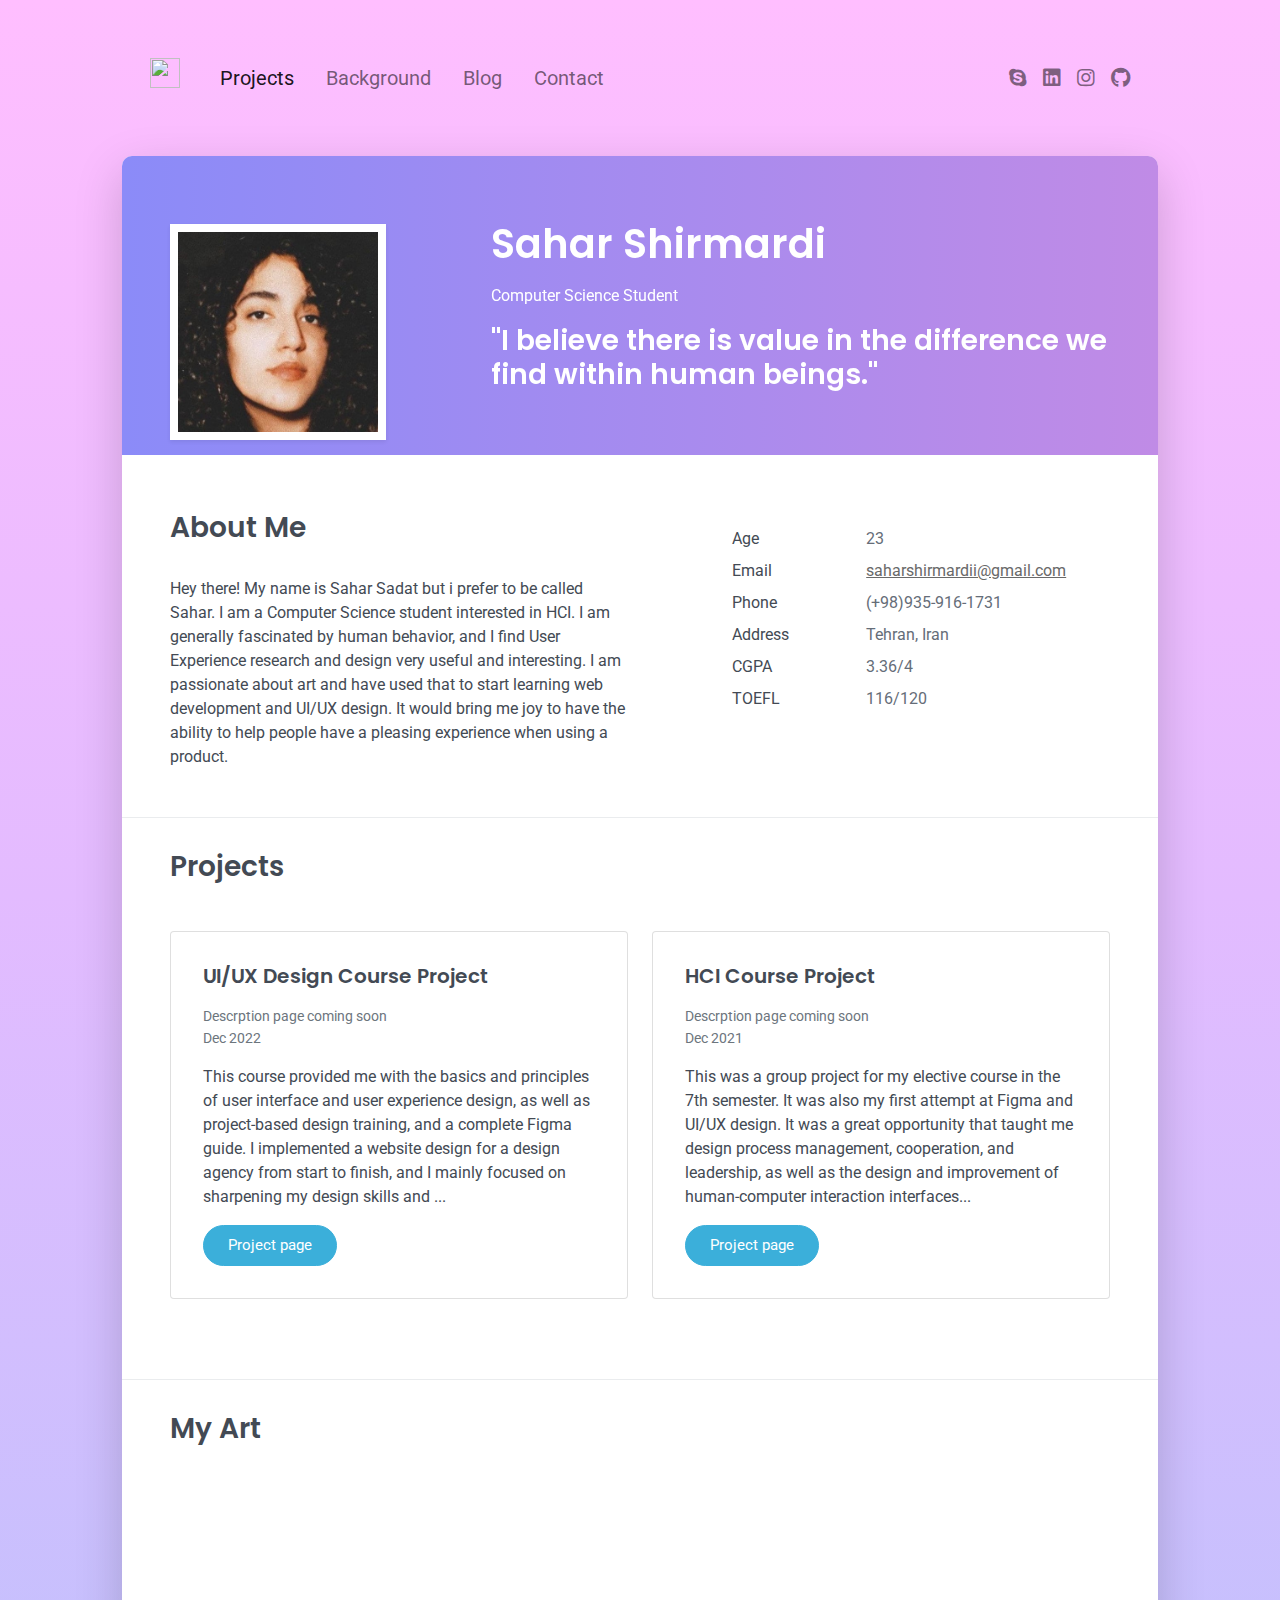
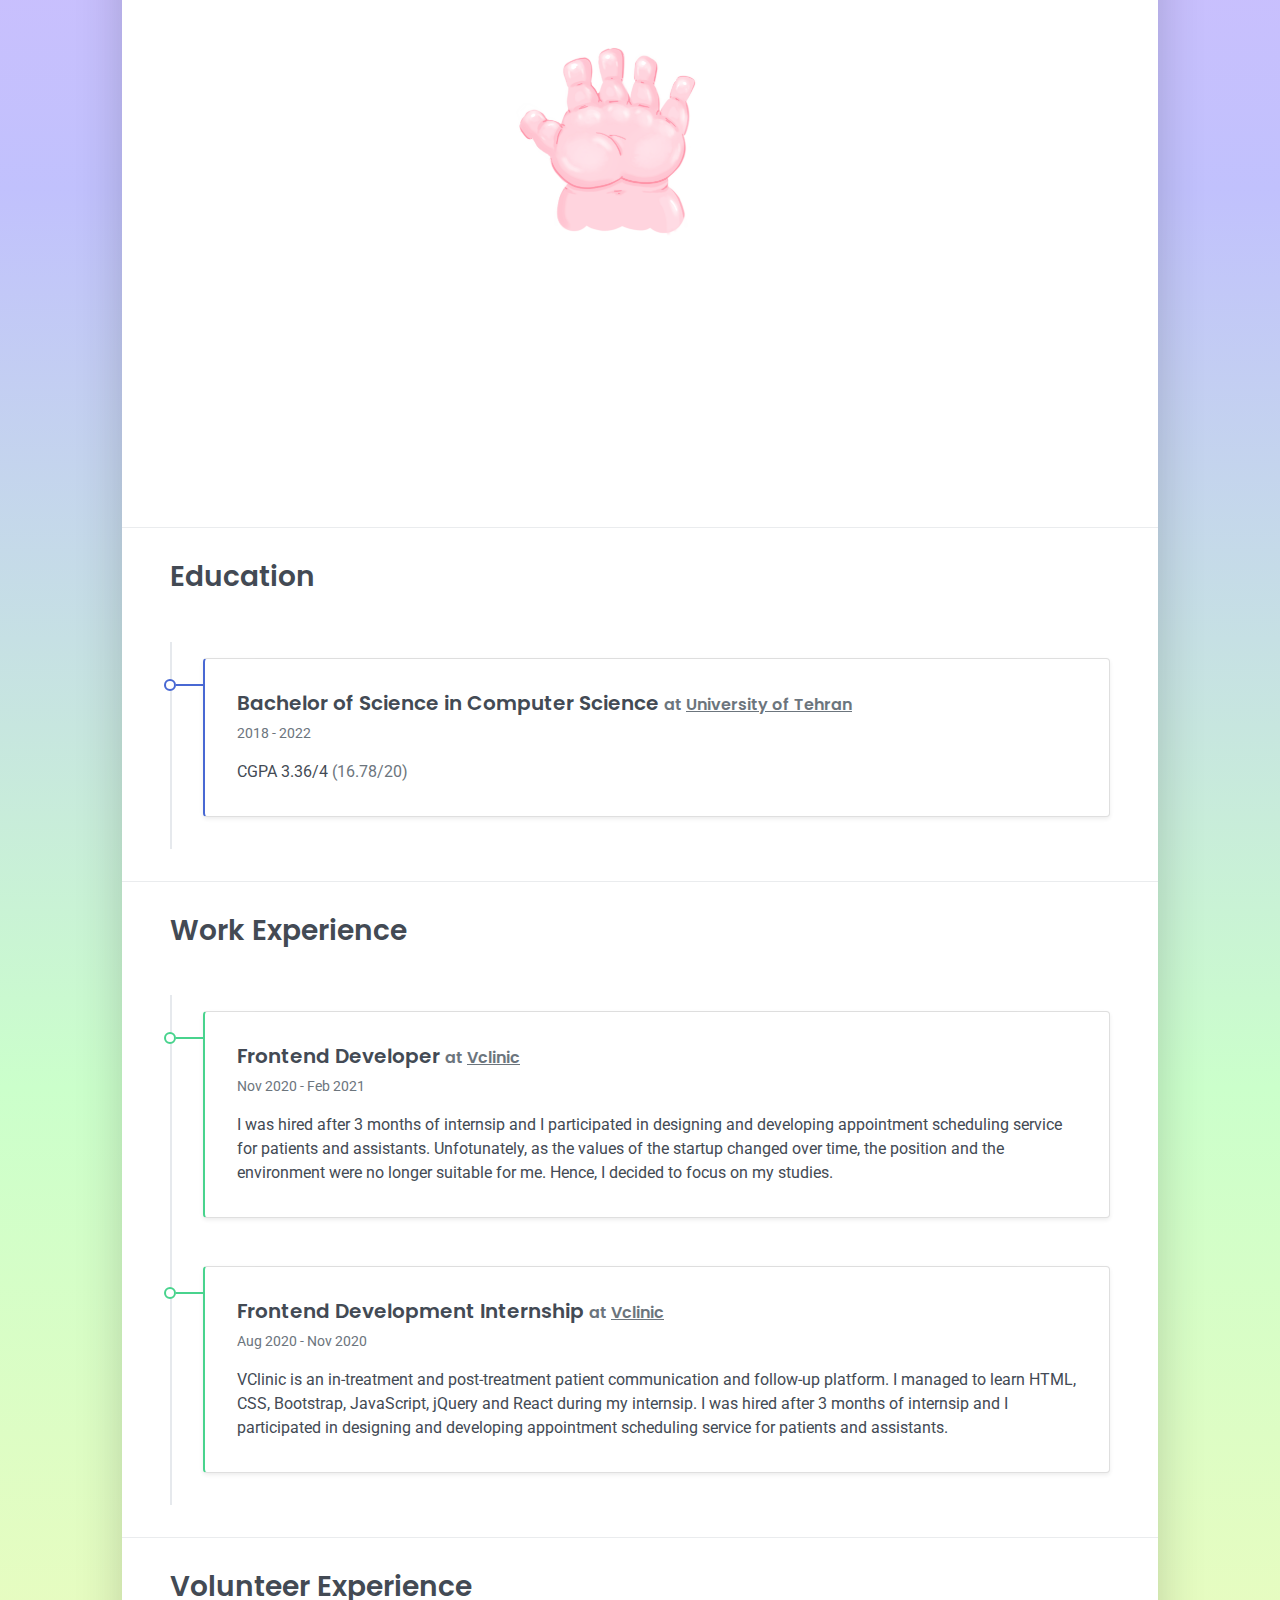
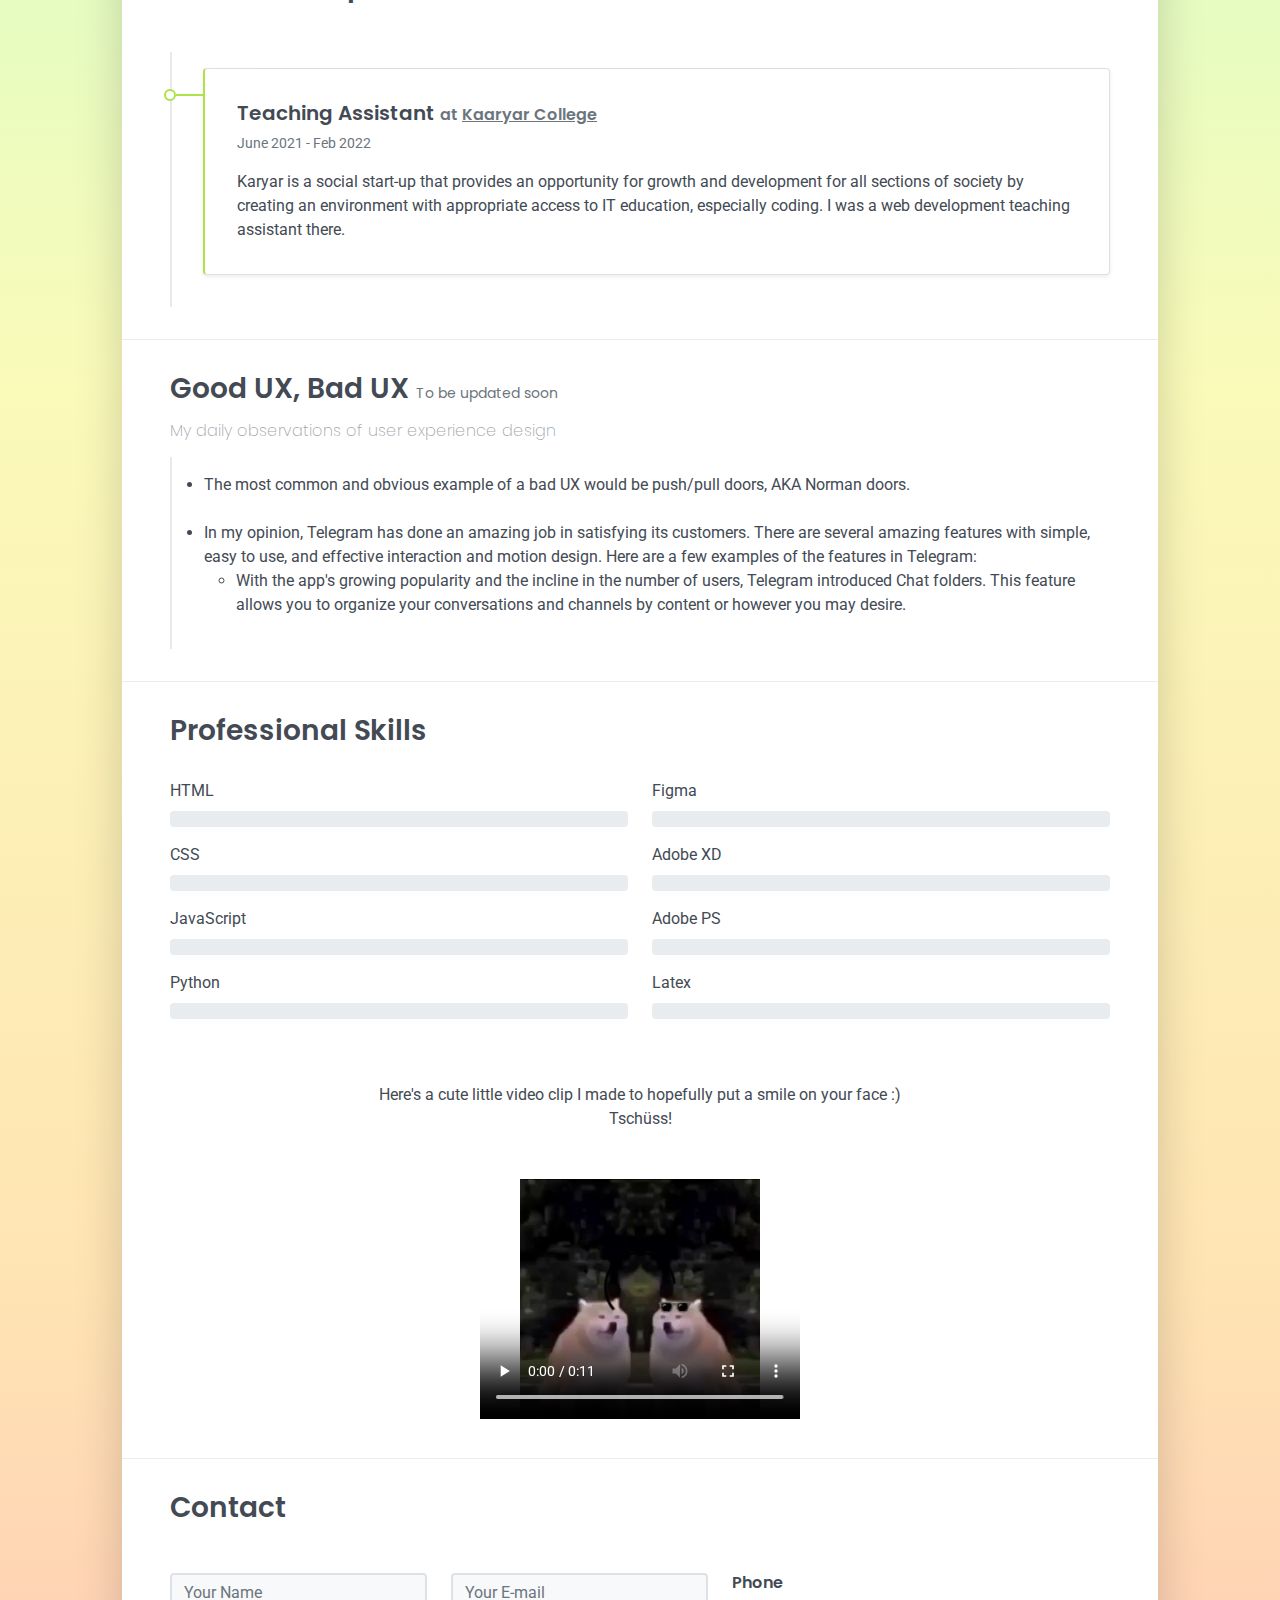
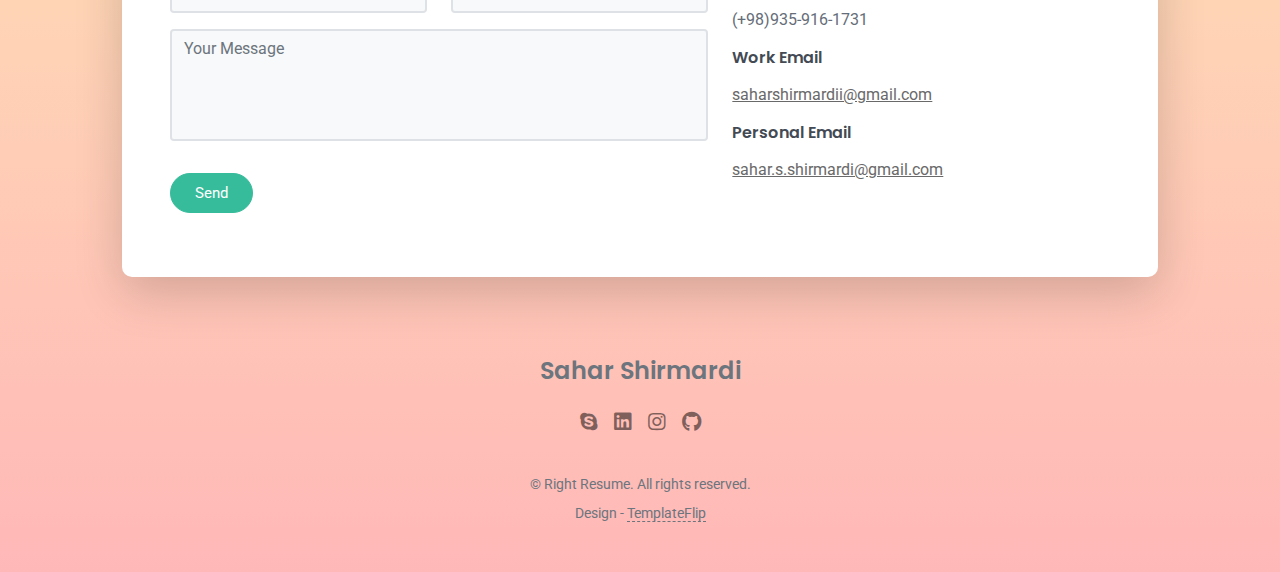
==== commit ca7661fd: "Fix img size" ====
--- a/index.html
+++ b/index.html
@@ -270,10 +270,10 @@
 <div id="ArtCarousel" class="carousel slide" data-ride="carousel">
   <div class="carousel-inner">
     <div class="carousel-item active" data-interval="10">
-      <img src=".\images\BH-1.png" class="d-block w-10" alt="Digital drawing of a baby hand">
+      <img src=".\images\BH-1.png" class="d-block w-10" alt="Digital drawing of a baby hand"  style="width:100%; height: 100%; max-height: min(61.5vh, 50rem); object-fit: contain;">
     </div>
     <div class="carousel-item" data-interval="100">
-      <img src=".\images\Transman.jpg" class="d-block w-100" alt="Digital drawing of a bald man">
+      <img src=".\images\Transman.jpg" class="d-block w-100" alt="Digital drawing of a bald man" style="width:100%; height: 100%; max-height: min(80vh, 30rem); object-fit: contain;">
     </div>
     <!-- <div class="carousel-item">
       <img src=".\images\BH-3.png" class="d-block w-100" alt="...">
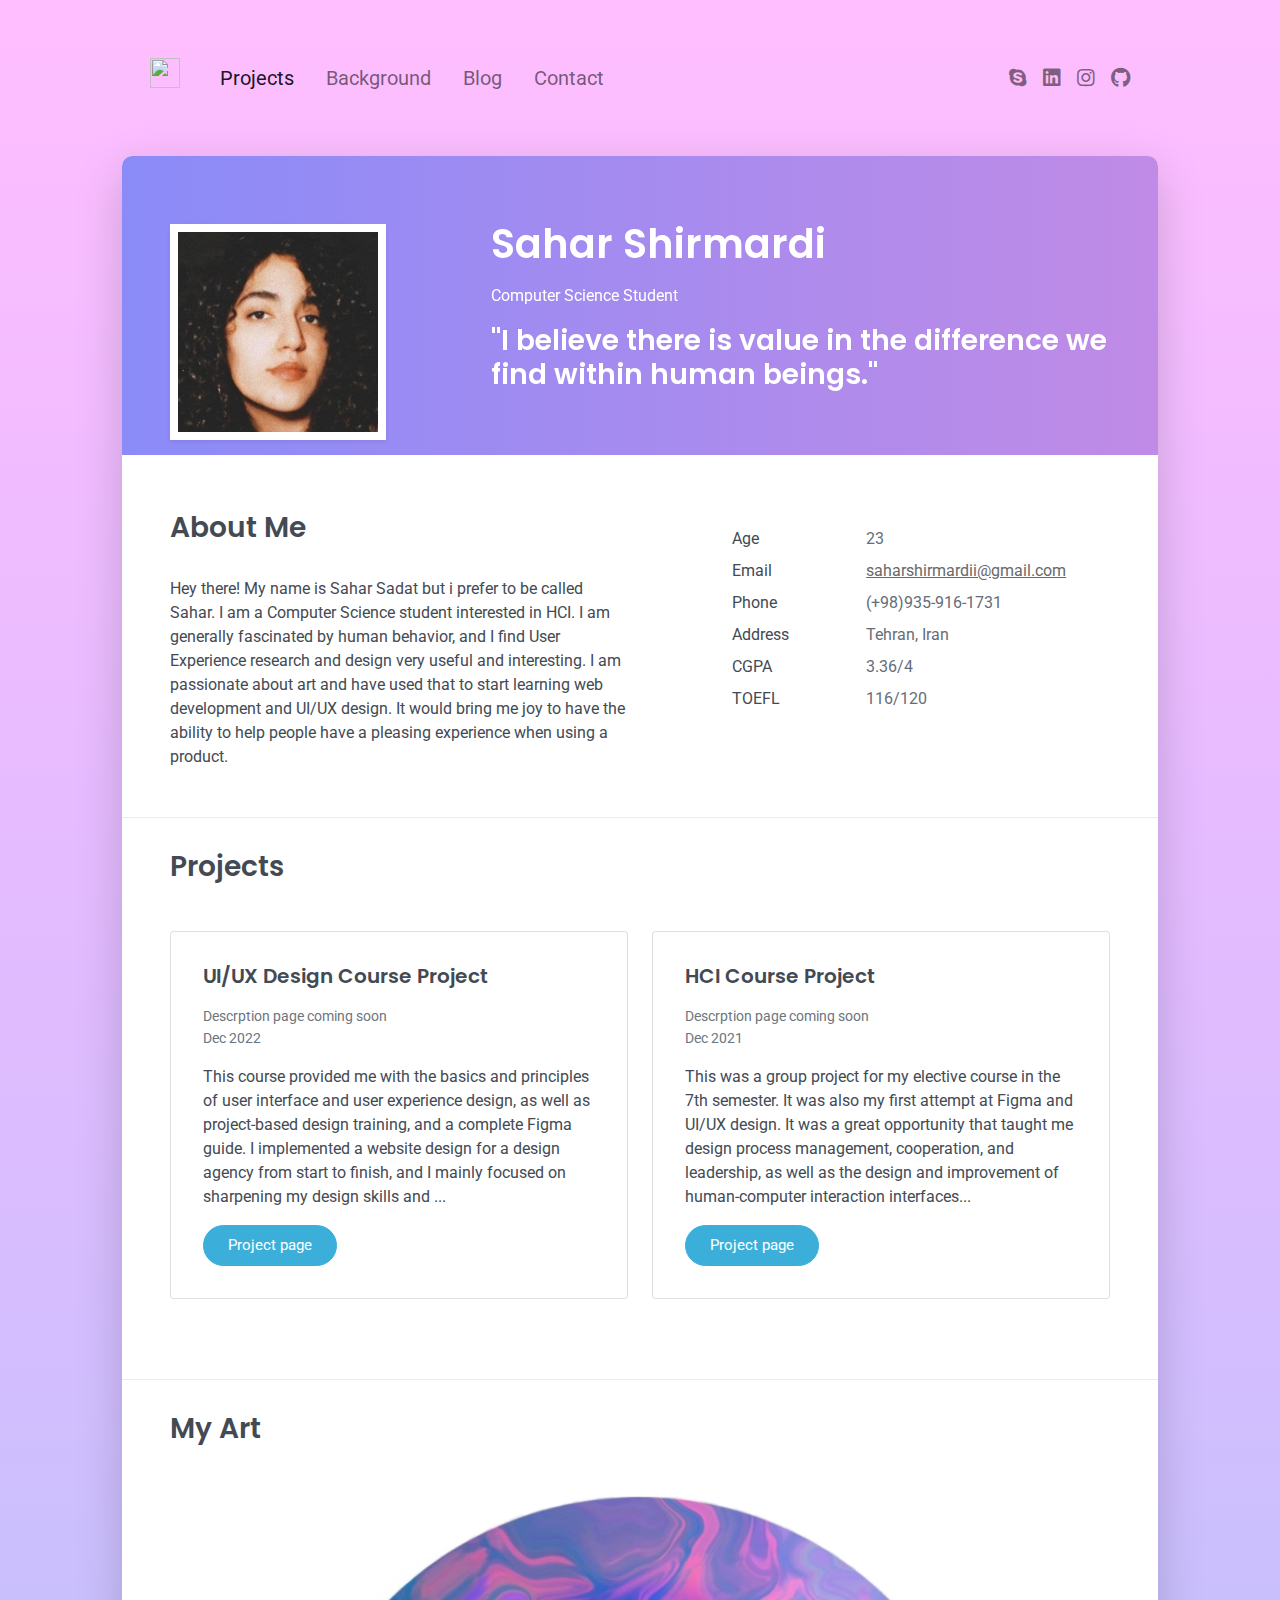
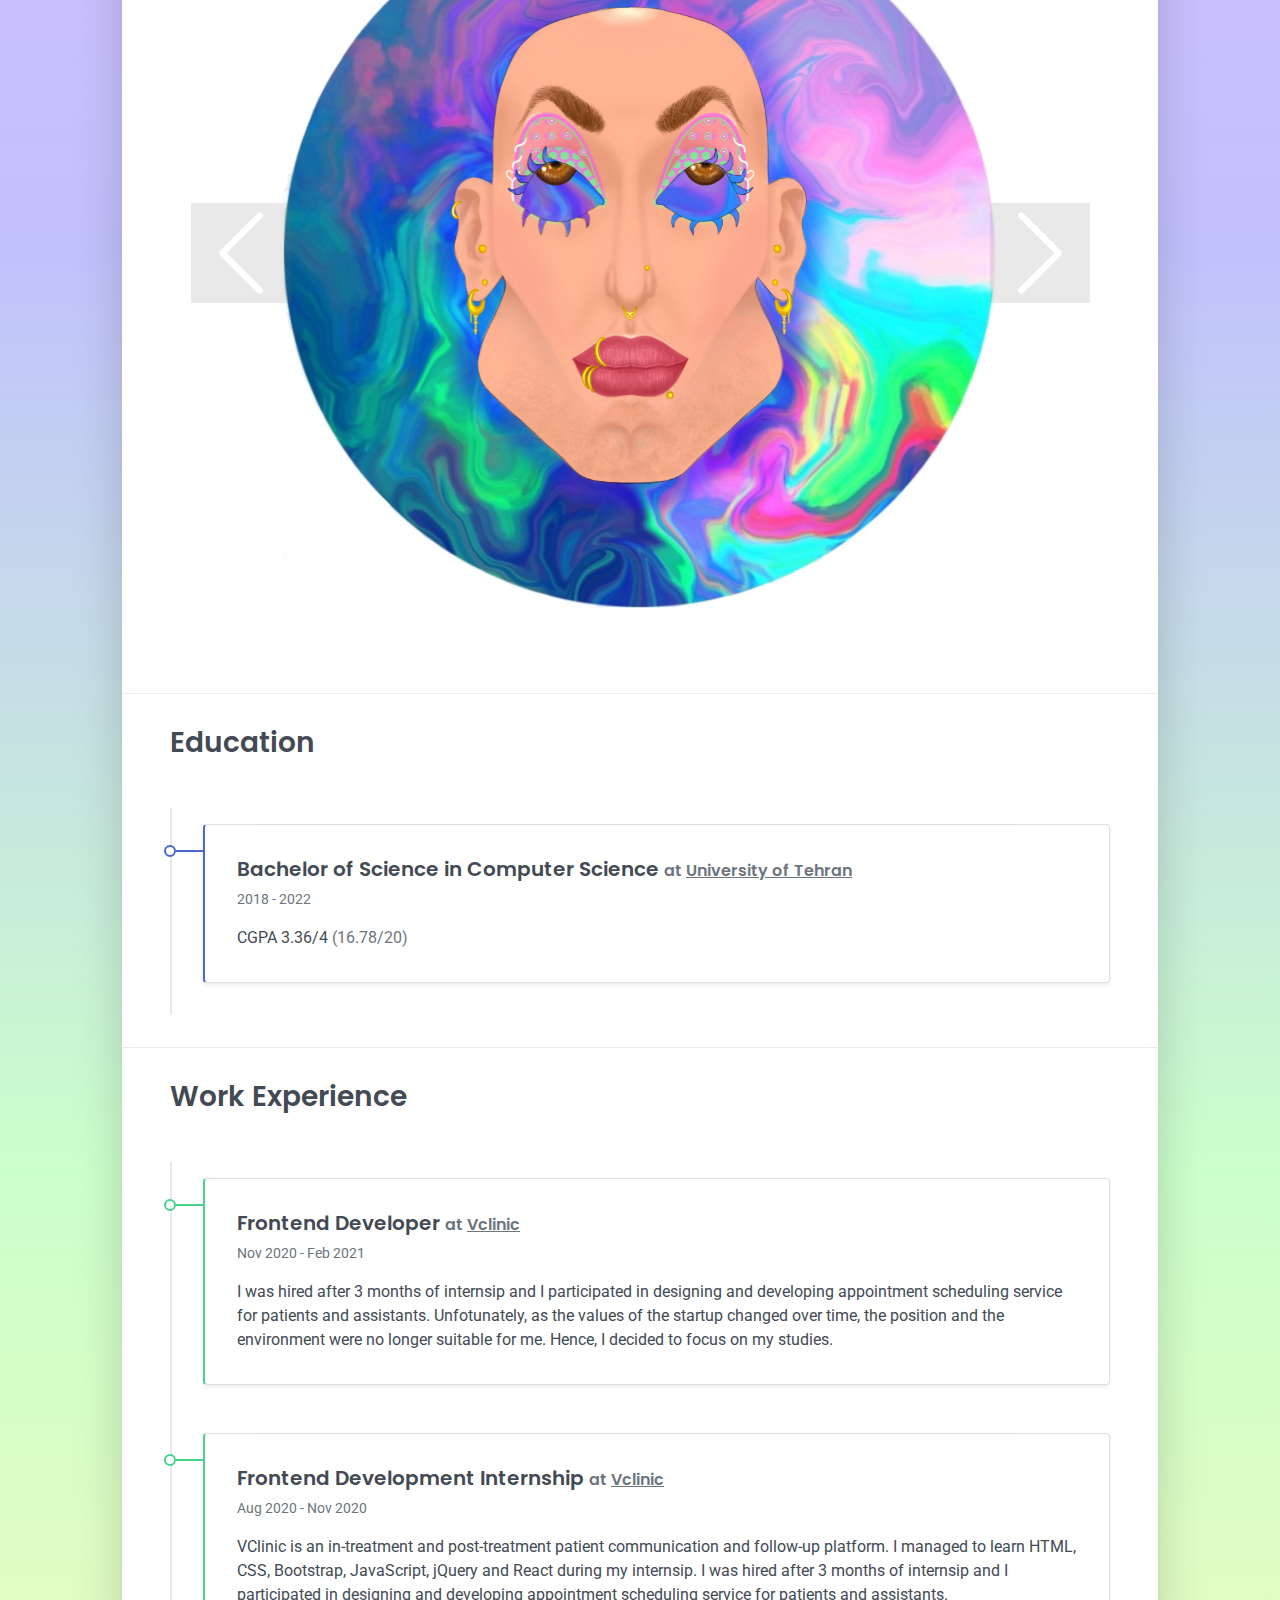
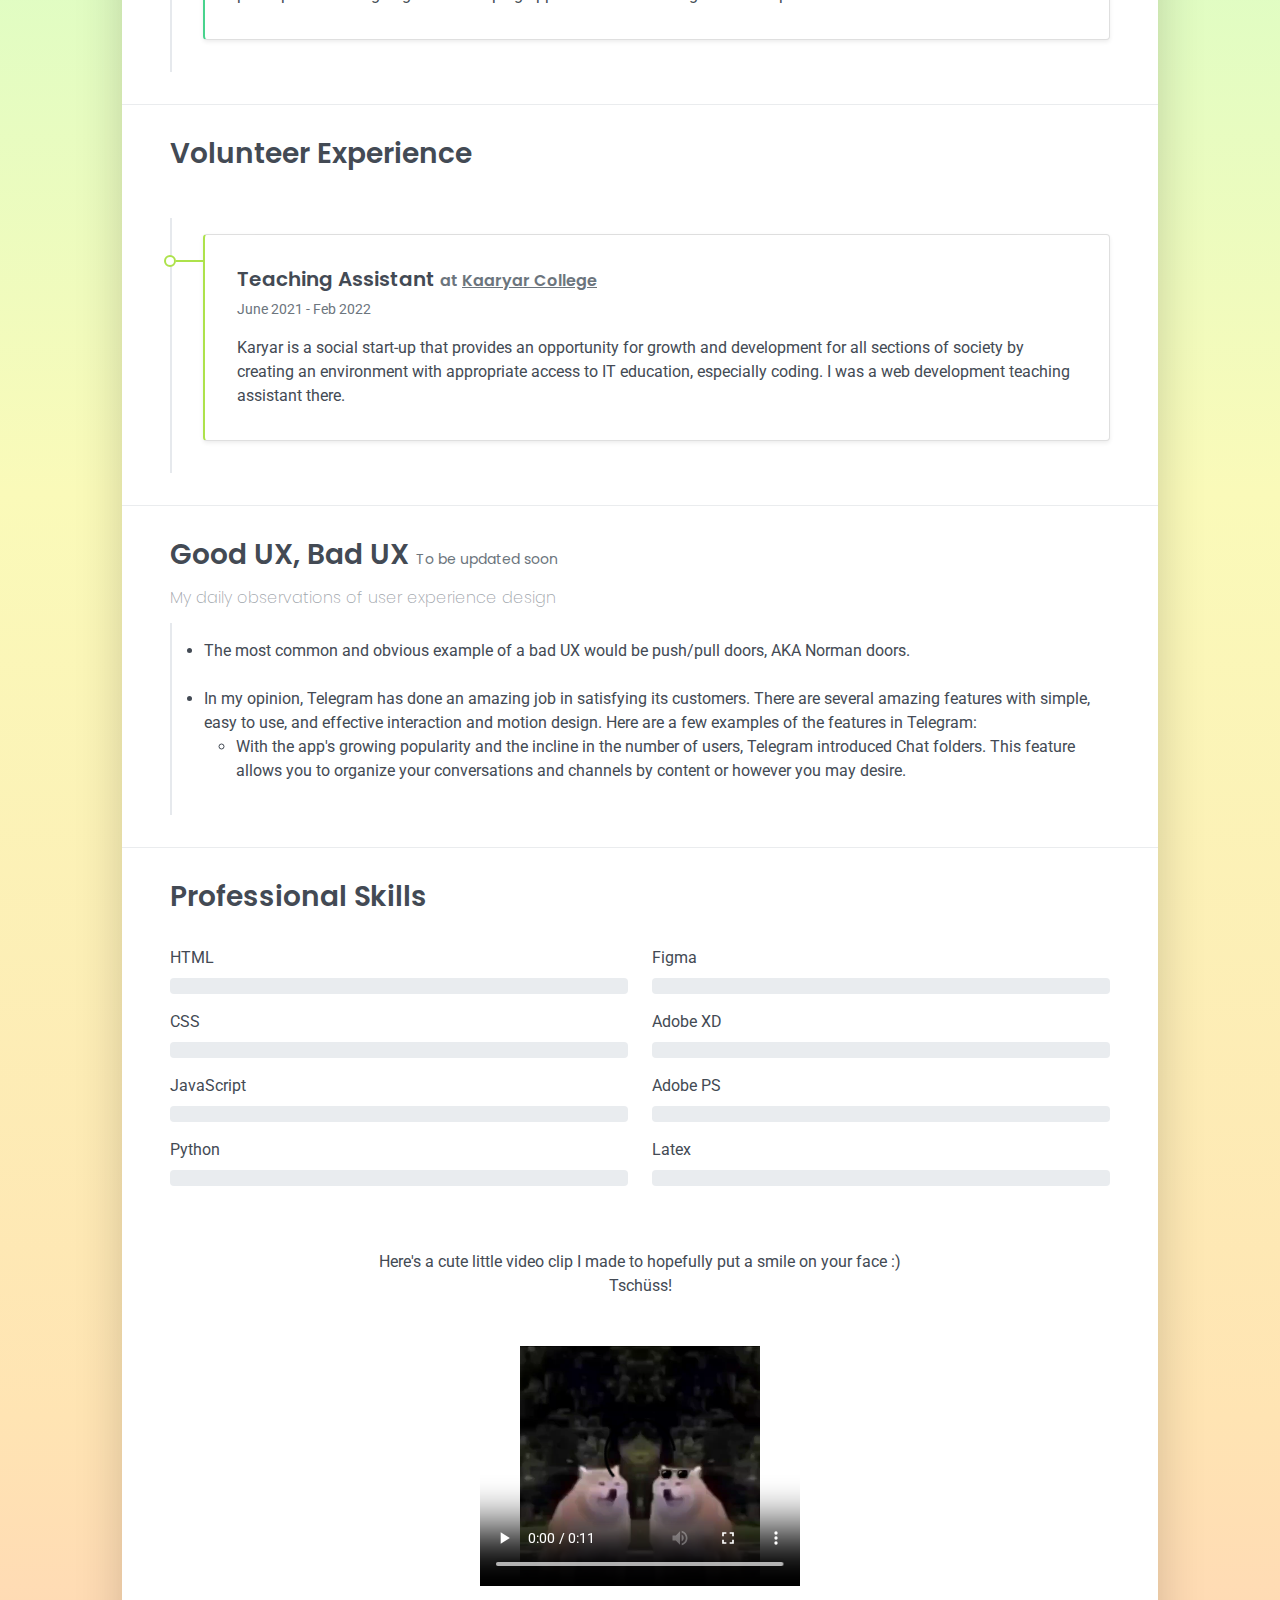
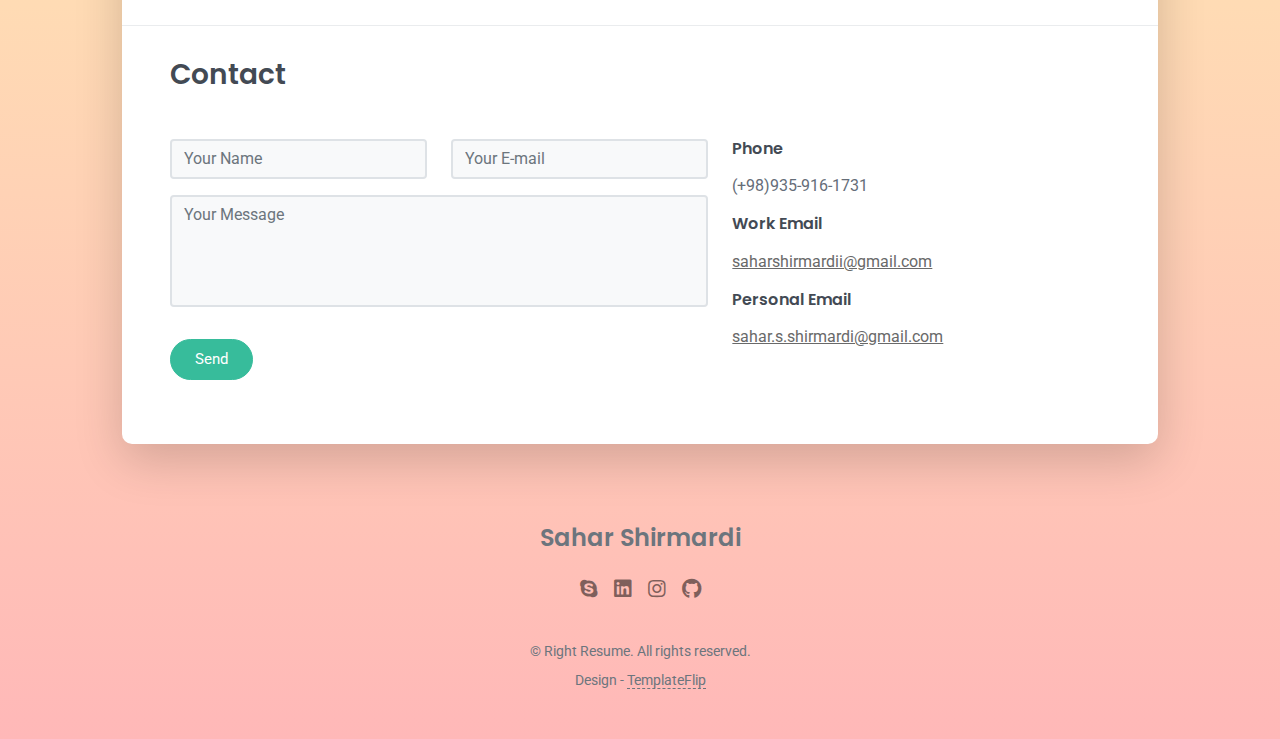
==== commit 64067dda: "Add permanant style" ====
--- a/index.html
+++ b/index.html
@@ -269,22 +269,19 @@
 <!-- ---------------------->
 <div id="ArtCarousel" class="carousel slide" data-ride="carousel">
   <div class="carousel-inner">
+    <div class="carousel-item" data-interval="10">
+      <img src=".\images\BH-1.png" class="d-block w-100" alt="Digital drawing of a bald man" style="width:100%; height: 100%; max-height: min(80vh, 50rem); object-fit: contain;">
+    </div>
     <div class="carousel-item active" data-interval="10">
-      <img src=".\images\BH-1.png" class="d-block w-10" alt="Digital drawing of a baby hand"  style="width:100%; height: 100%; max-height: min(61.5vh, 50rem); object-fit: contain;">
-    </div>
-    <div class="carousel-item" data-interval="100">
-      <img src=".\images\Transman.jpg" class="d-block w-100" alt="Digital drawing of a bald man" style="width:100%; height: 100%; max-height: min(80vh, 30rem); object-fit: contain;">
-    </div>
-    <!-- <div class="carousel-item">
-      <img src=".\images\BH-3.png" class="d-block w-100" alt="...">
-    </div> -->
+      <img src=".\images\Transman.jpg" class="d-block w-10" alt="Digital drawing of a baby hand"  style="width:100%; height: 100%; max-height: min(80vh, 50rem); object-fit: contain;">
+    </div>
   </div>
   <a class="carousel-control-prev" href="#ArtCarousel" role="button" data-slide="prev">
     <span class="carousel-control-prev-icon" aria-hidden="true"></span>
     <span class="sr-only">Previous</span>
   </a>
   <a class="carousel-control-next" href="#ArtCarousel" role="button" data-slide="next">
-    <span class="carousel-control-next-icon" aria-hidden="true"></span>
+    <span class="carousel-control-next-icon" aria-hidden="true" ></span>
     <span class="sr-only">Next</span>
   </a>
 </div>
--- a/css/main.css
+++ b/css/main.css
@@ -117,9 +117,19 @@
   margin-left: auto;
   margin-right: auto; }
 
-.avatar img {
+.avatar-img {
   /* Safari 6.0 - 9.0 */
-  /* filter: grayscale(100%);  */
+  filter: grayscale(100%); 
+}
+
+.carousel-control-prev-icon, .carousel-control-next-icon {
+  height: 100px;
+  width: 100px;
+  outline: rgb(35, 34, 34);
+  background-color: rgba(113, 110, 110, 0.3);
+  background-size: 100%, 100%;
+  /* border-radius: 50%; */
+  /* border: 2px solid rgba(113, 110, 110, 0.3); */
 }
 
 .btn-back-to-top {
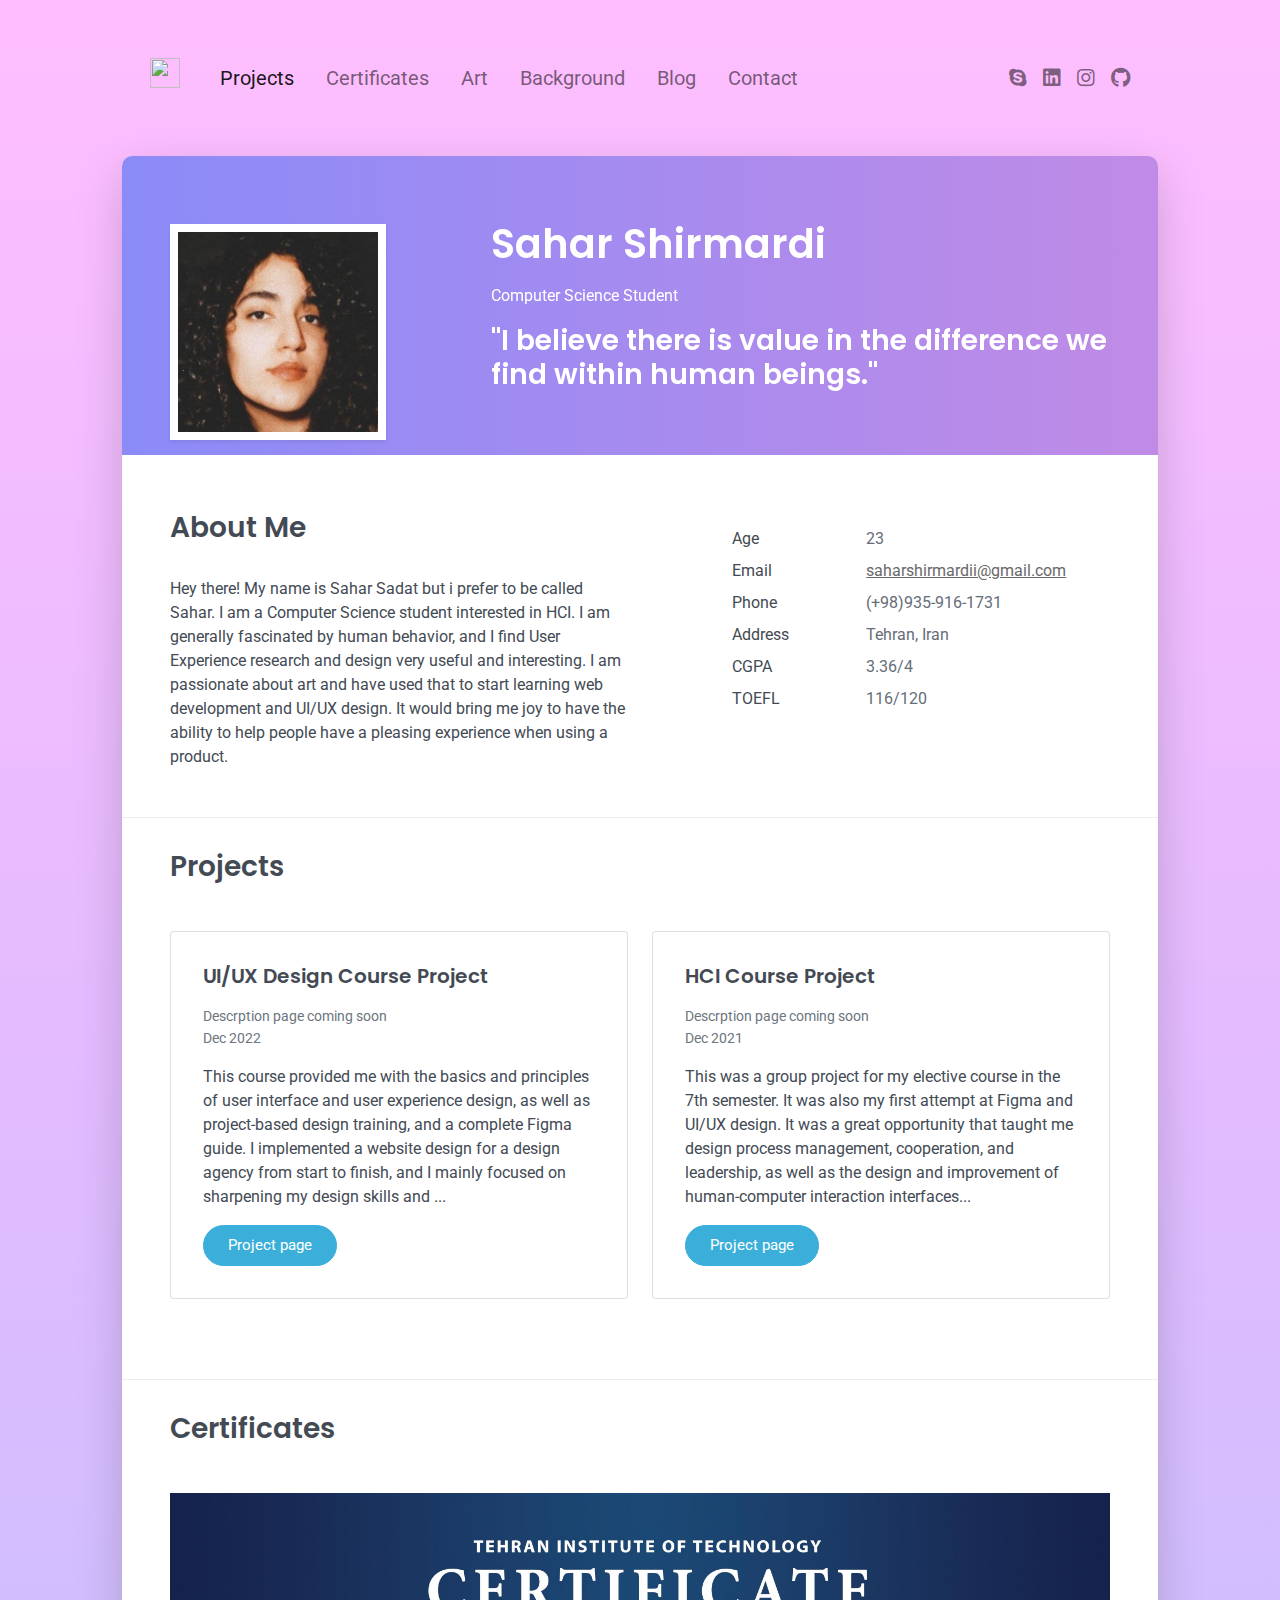
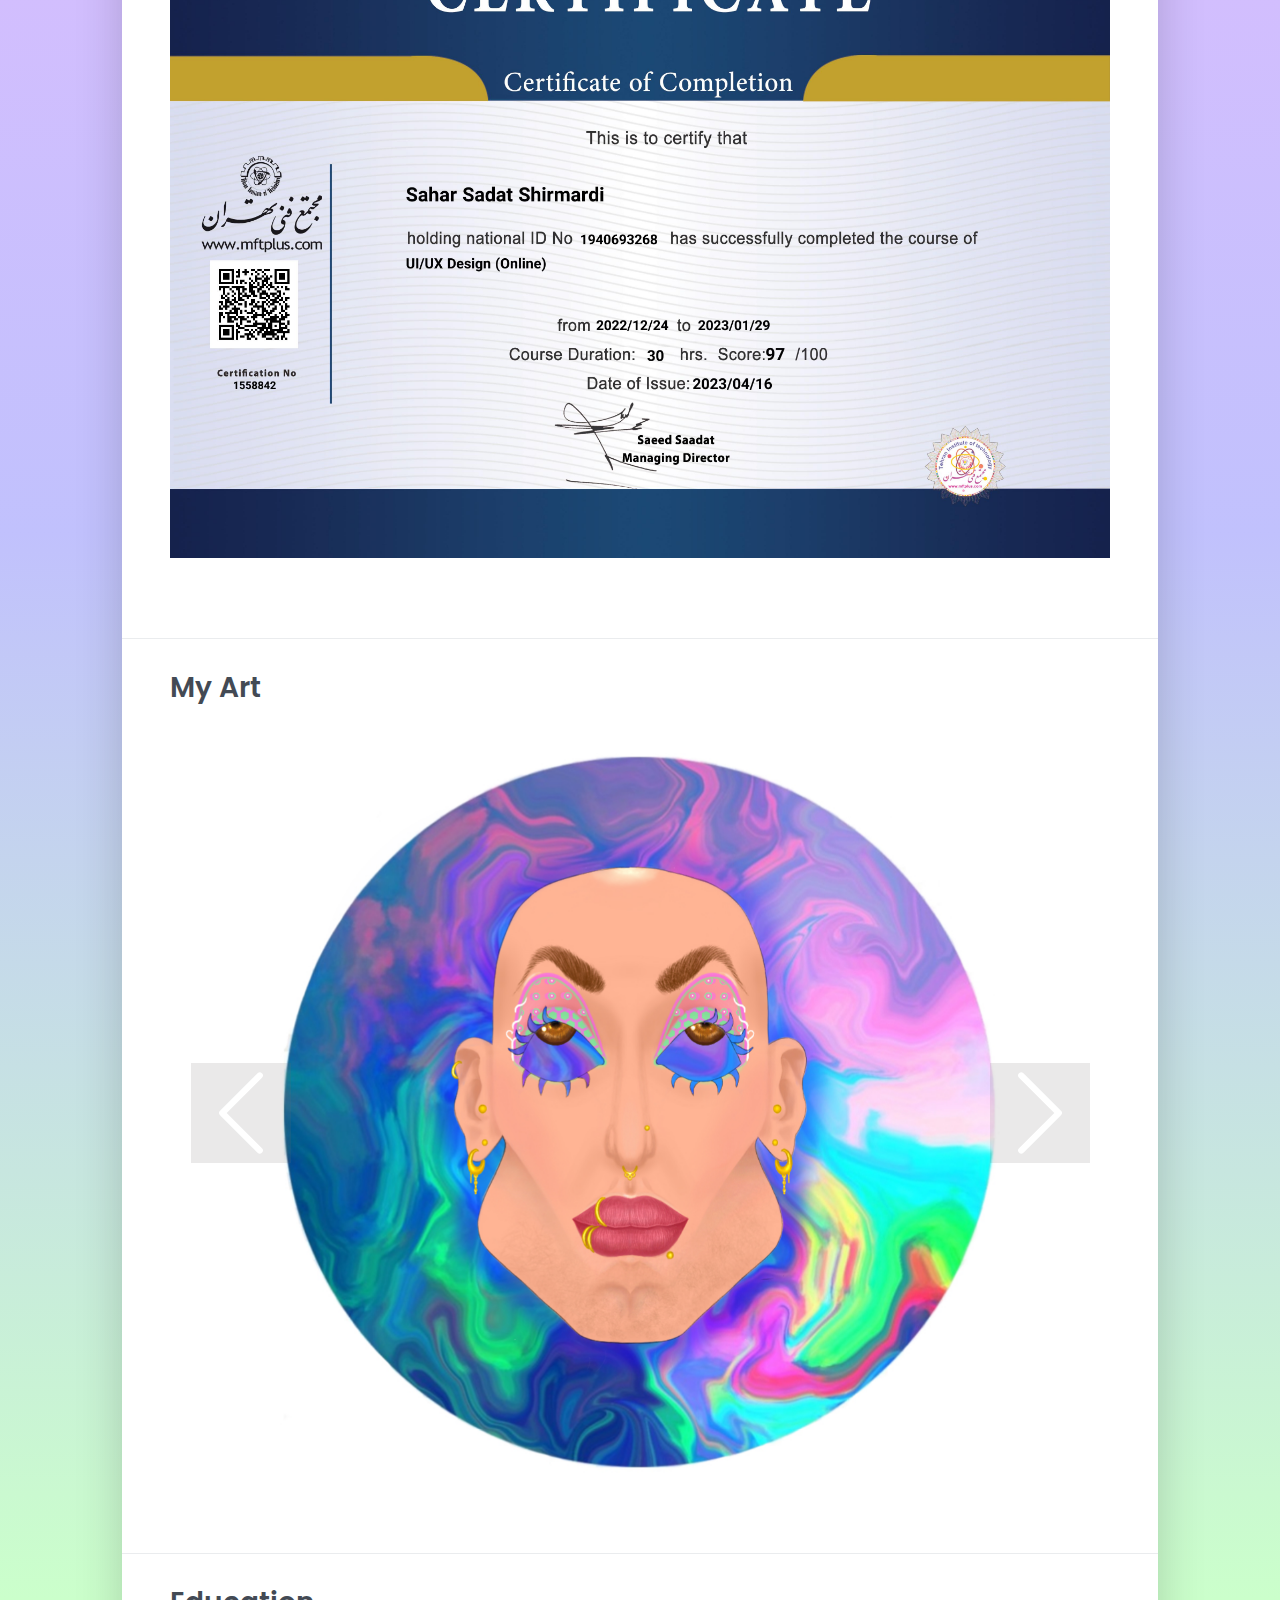
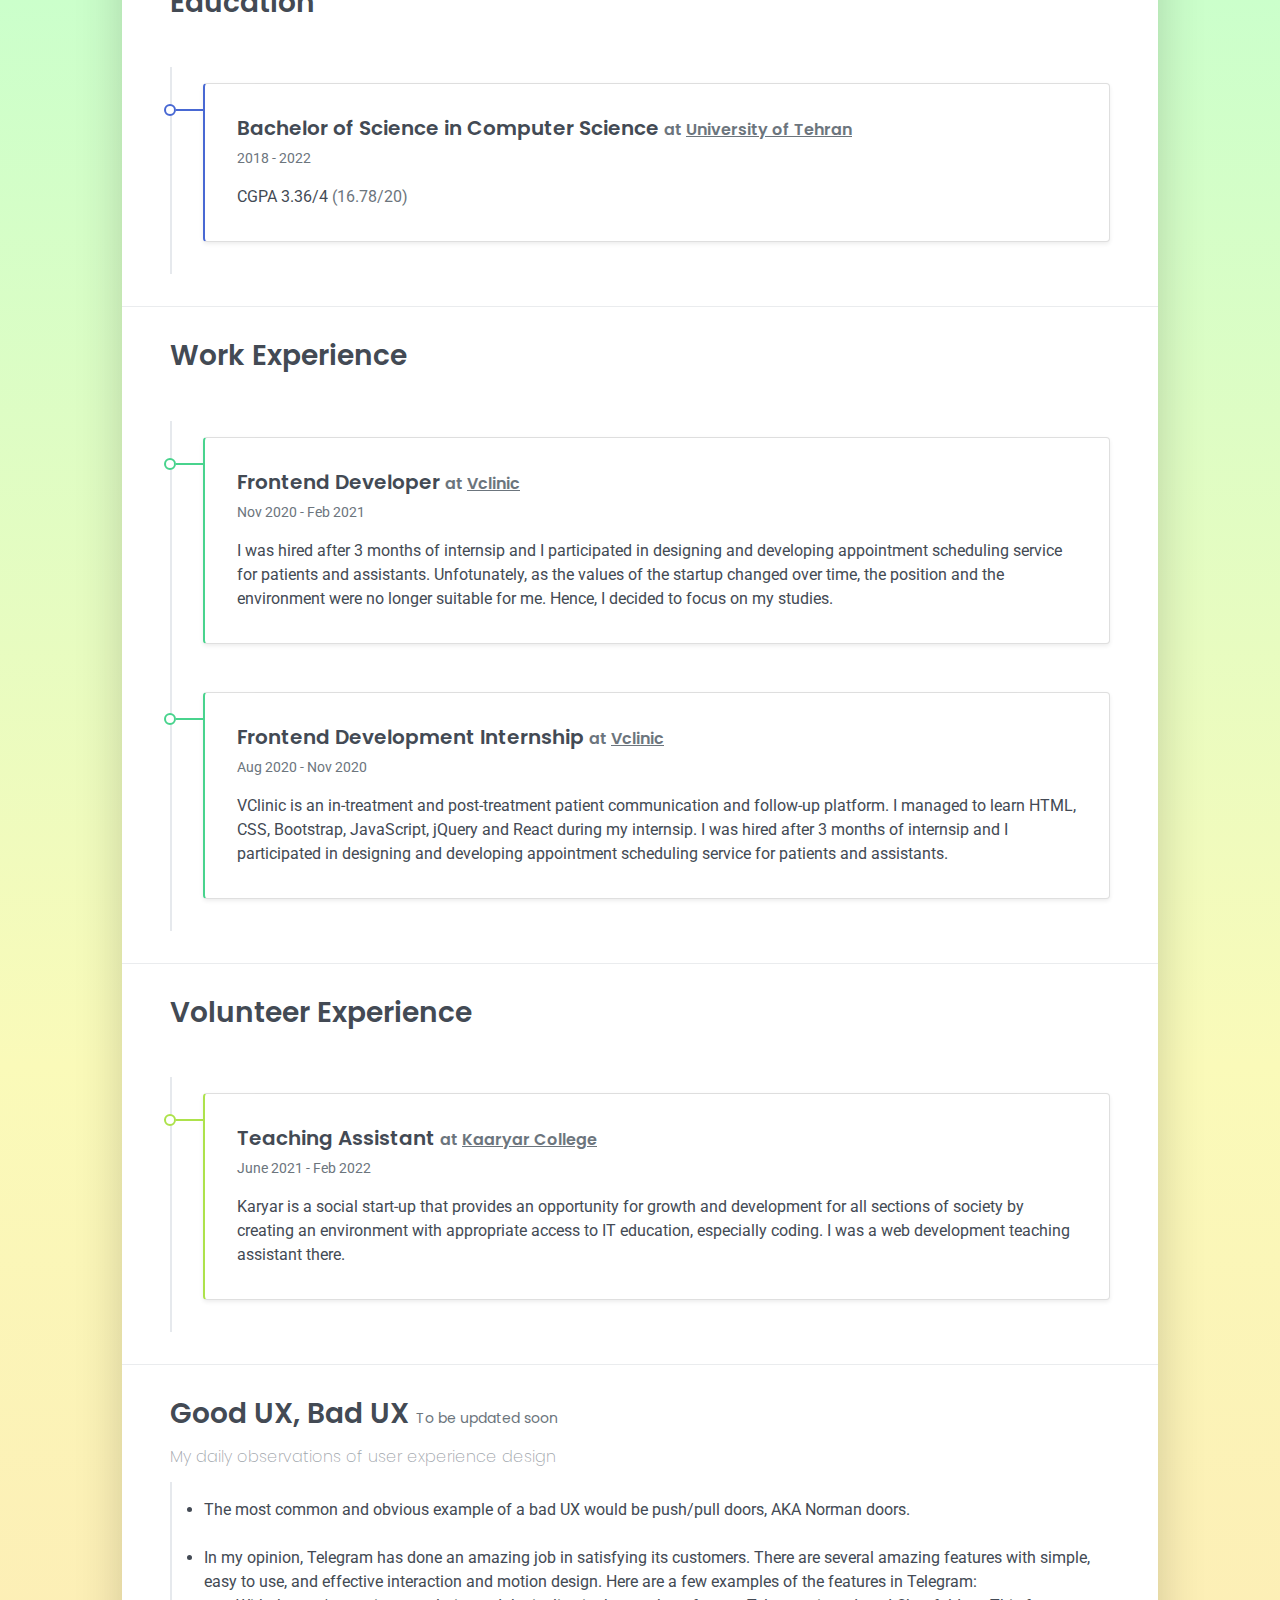
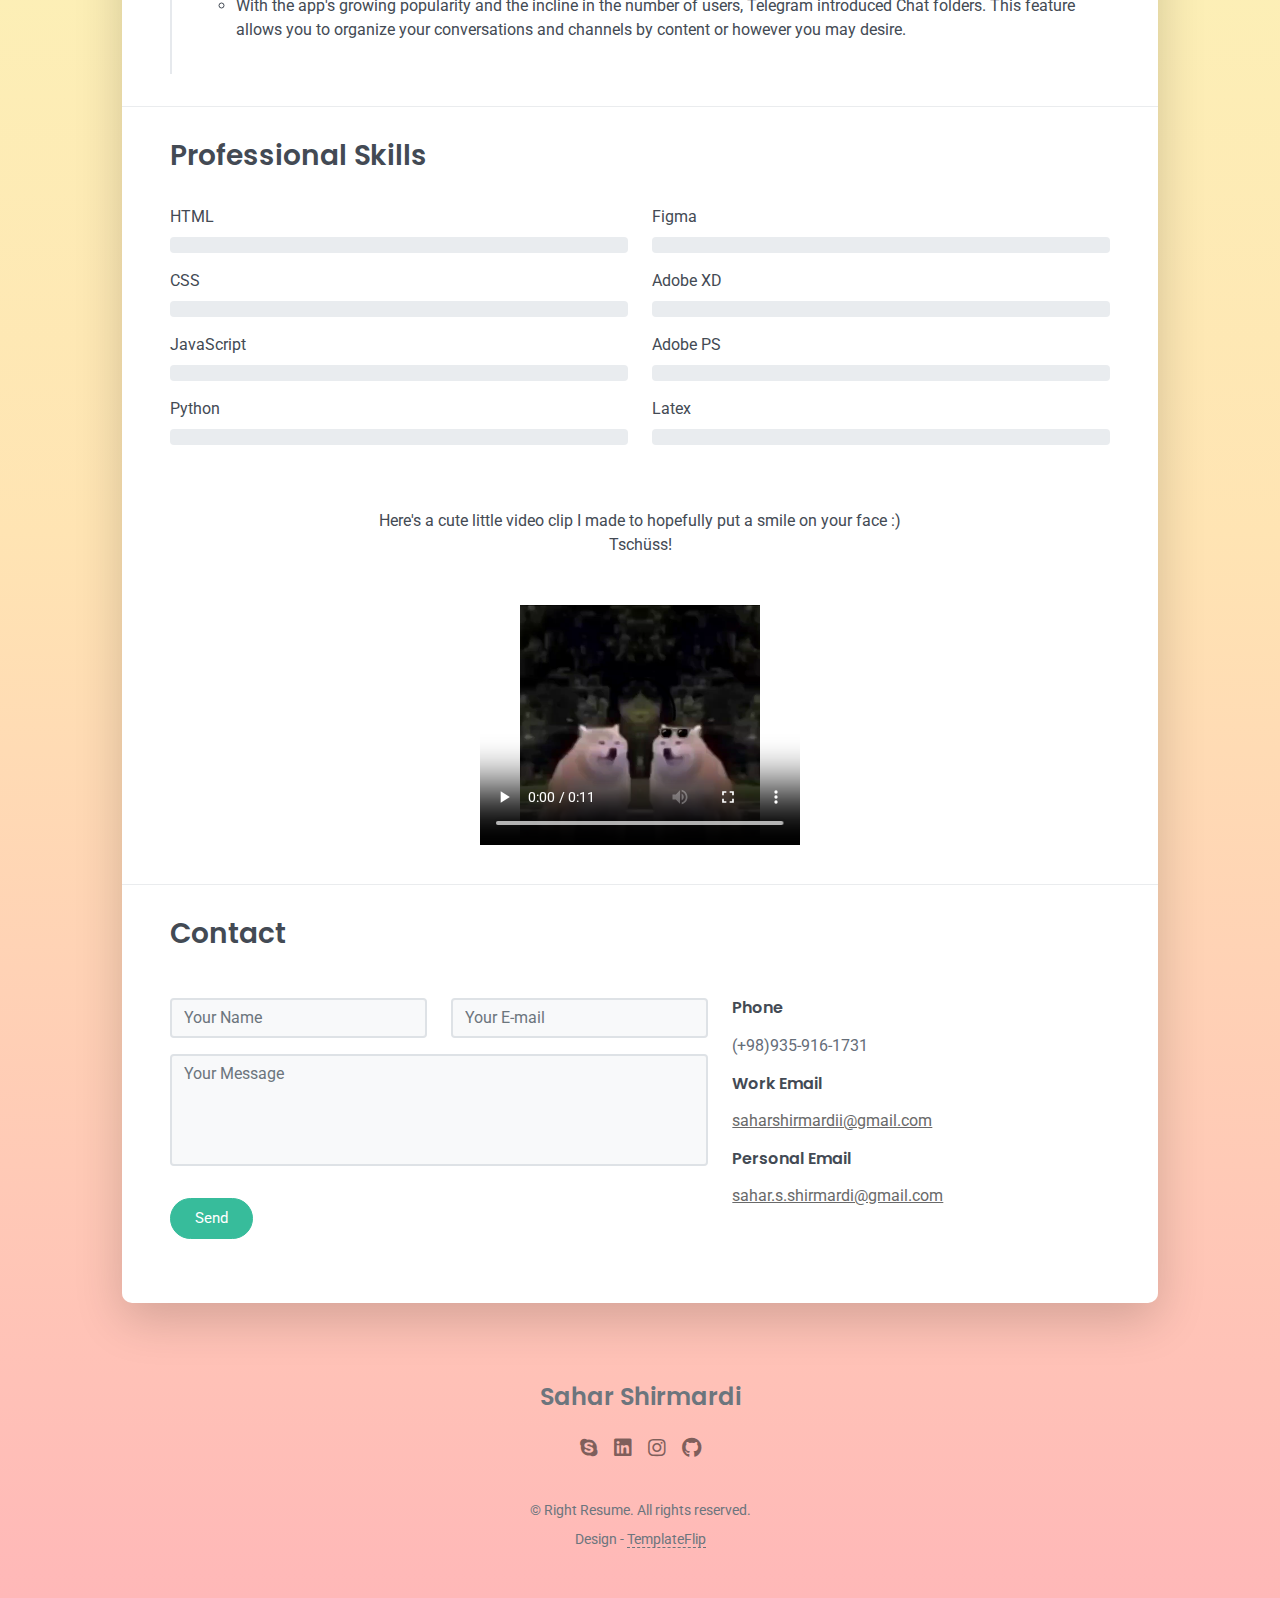
==== commit 47c20030: "Add Certificates section" ====
--- a/index.html
+++ b/index.html
@@ -44,6 +44,12 @@
                 <ul class="navbar-nav">
                   <li class="nav-item active">
                     <a class="nav-link" href="#projects">Projects <span class="sr-only">(current)</span></a>
+                  </li>
+                  <li class="nav-item">
+                    <a class="nav-link" href="#Certificate">Certificates</a>
+                  </li>
+                  <li class="nav-item">
+                    <a class="nav-link" href="#ArtCarousel">Art</a>
                   </li>
                   <li class="nav-item">
                     <a class="nav-link" href="#background">Background</a>
@@ -260,14 +266,24 @@
 
   </div> -->
 </div>
-
+<!-- Certificate -->
+<hr class="d-print-none"/>
+<div class="page-break"></div>
+<div class="art-section px-3 px-lg-4 pb-4" id="Certificate">
+  <h2 class="h3 mb-4">Certificates</h2>
+<!-- ---------------------->
+<div class="">
+  <img src=".\images\UI-UX-Course-certificate-en.jpg" class="img-fluid" alt="Responsive image">
+</div>
+<!-- ------------------------ -->
+</div>
 <!-- Art -->
 <hr class="d-print-none"/>
 <div class="page-break"></div>
-<div class="art-section px-3 px-lg-4 pb-4" id="projects">
+<div class="art-section px-3 px-lg-4 pb-4" id="ArtCarousel">
   <h2 class="h3 mb-4">My Art</h2>
 <!-- ---------------------->
-<div id="ArtCarousel" class="carousel slide" data-ride="carousel">
+<div class="carousel slide" data-ride="carousel">
   <div class="carousel-inner">
     <div class="carousel-item" data-interval="10">
       <img src=".\images\BH-1.png" class="d-block w-100" alt="Digital drawing of a bald man" style="width:100%; height: 100%; max-height: min(80vh, 50rem); object-fit: contain;">
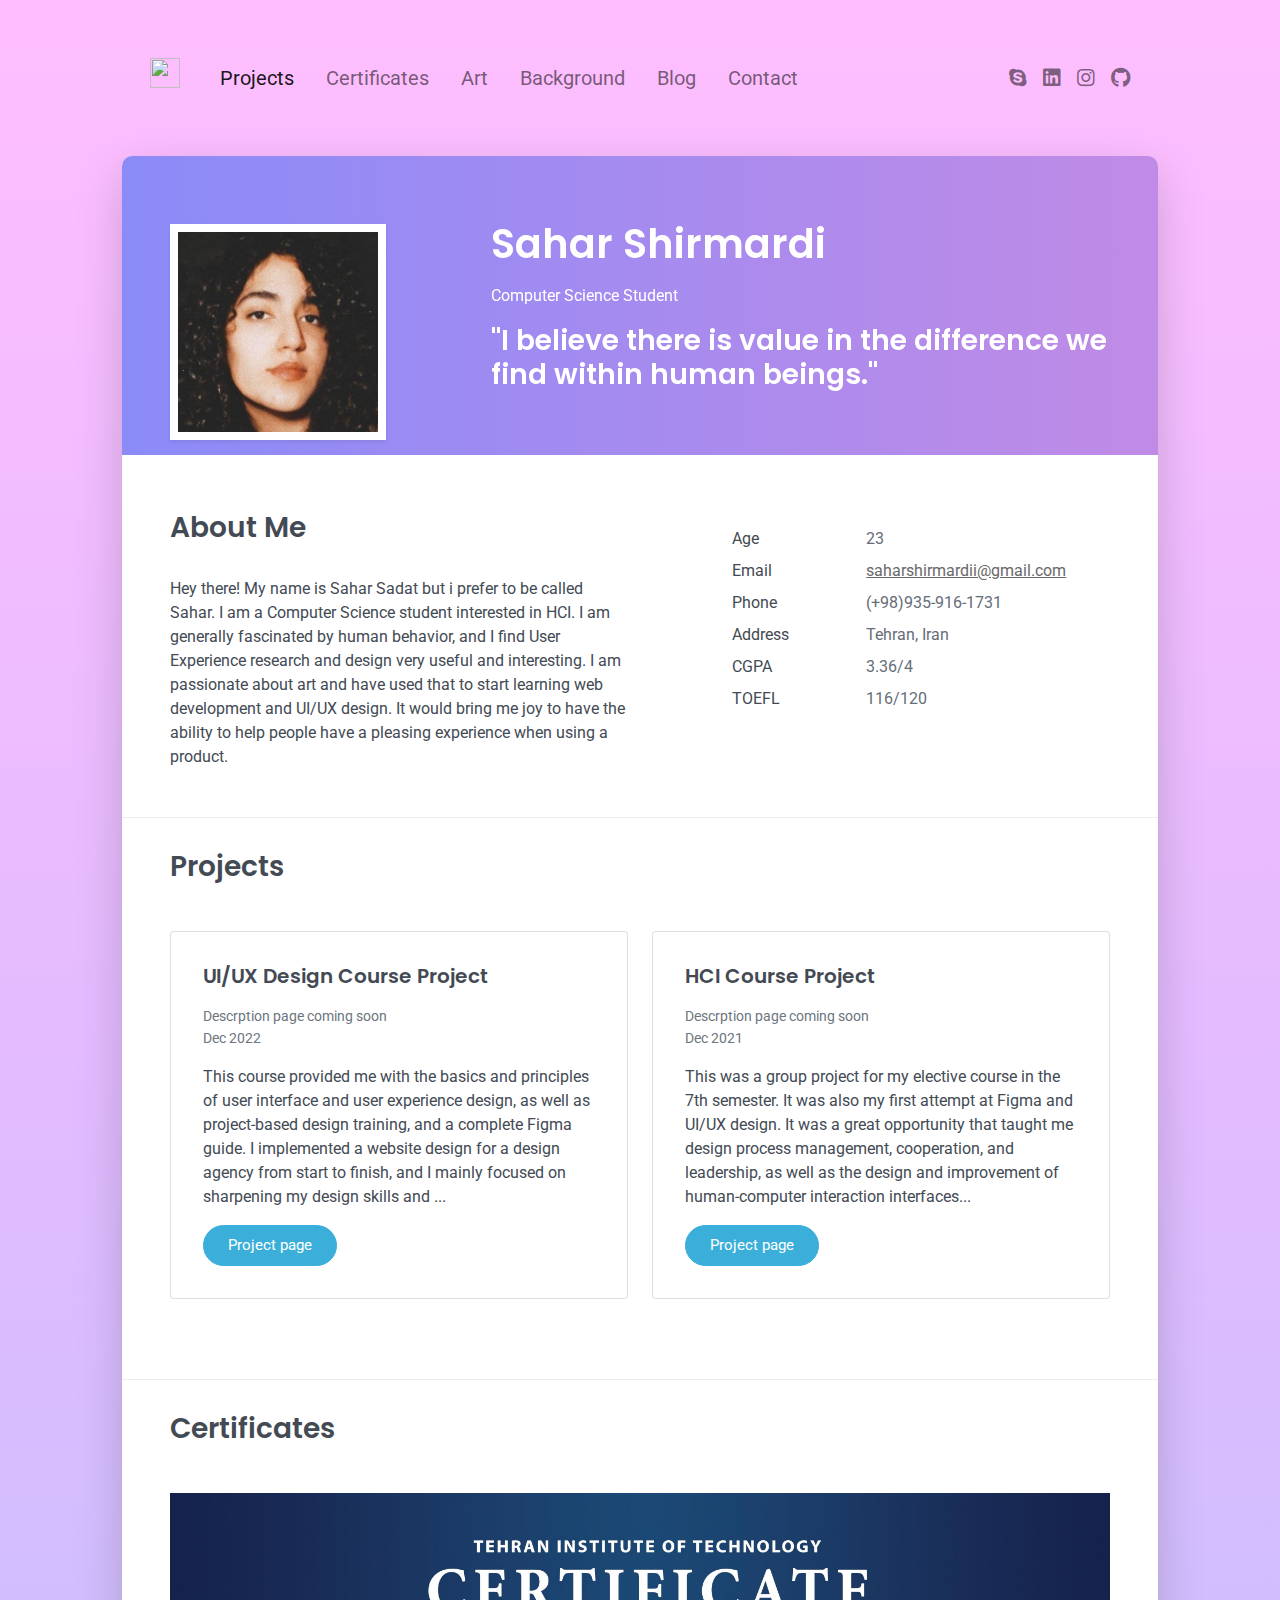
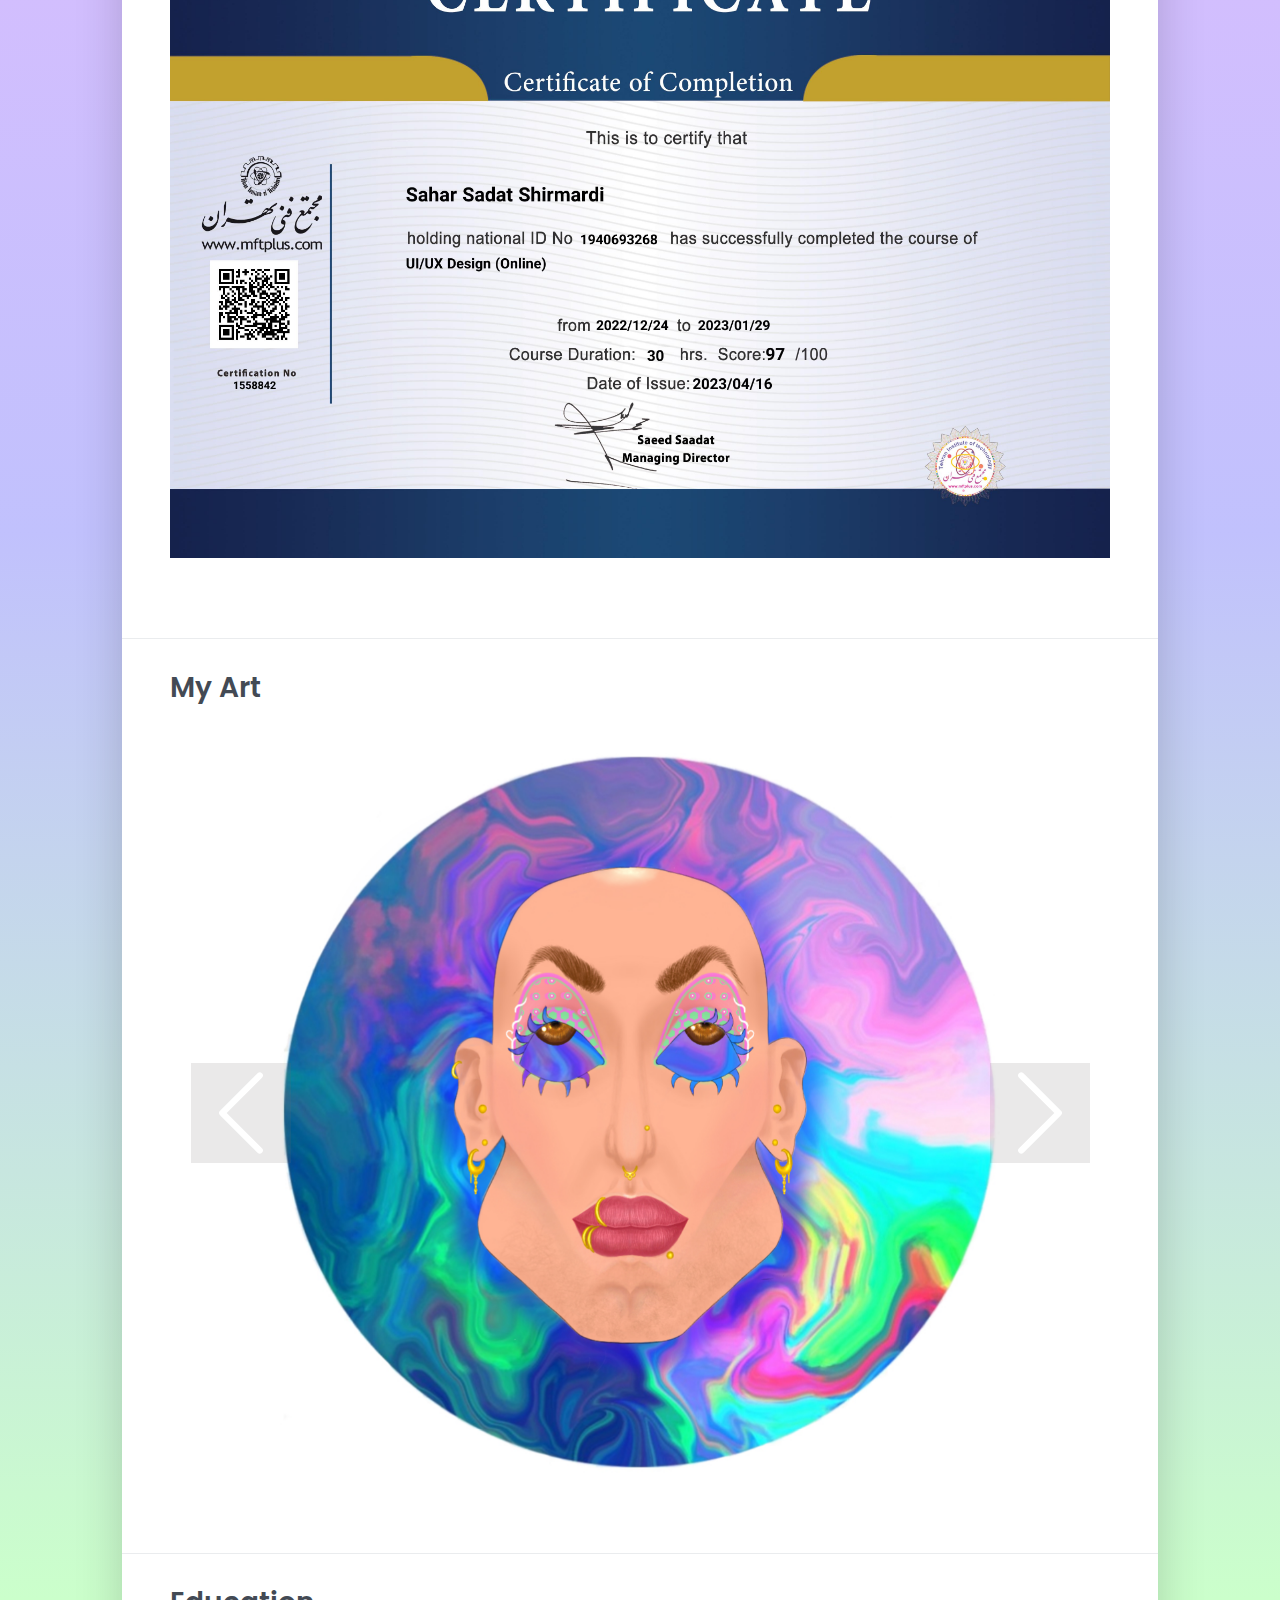
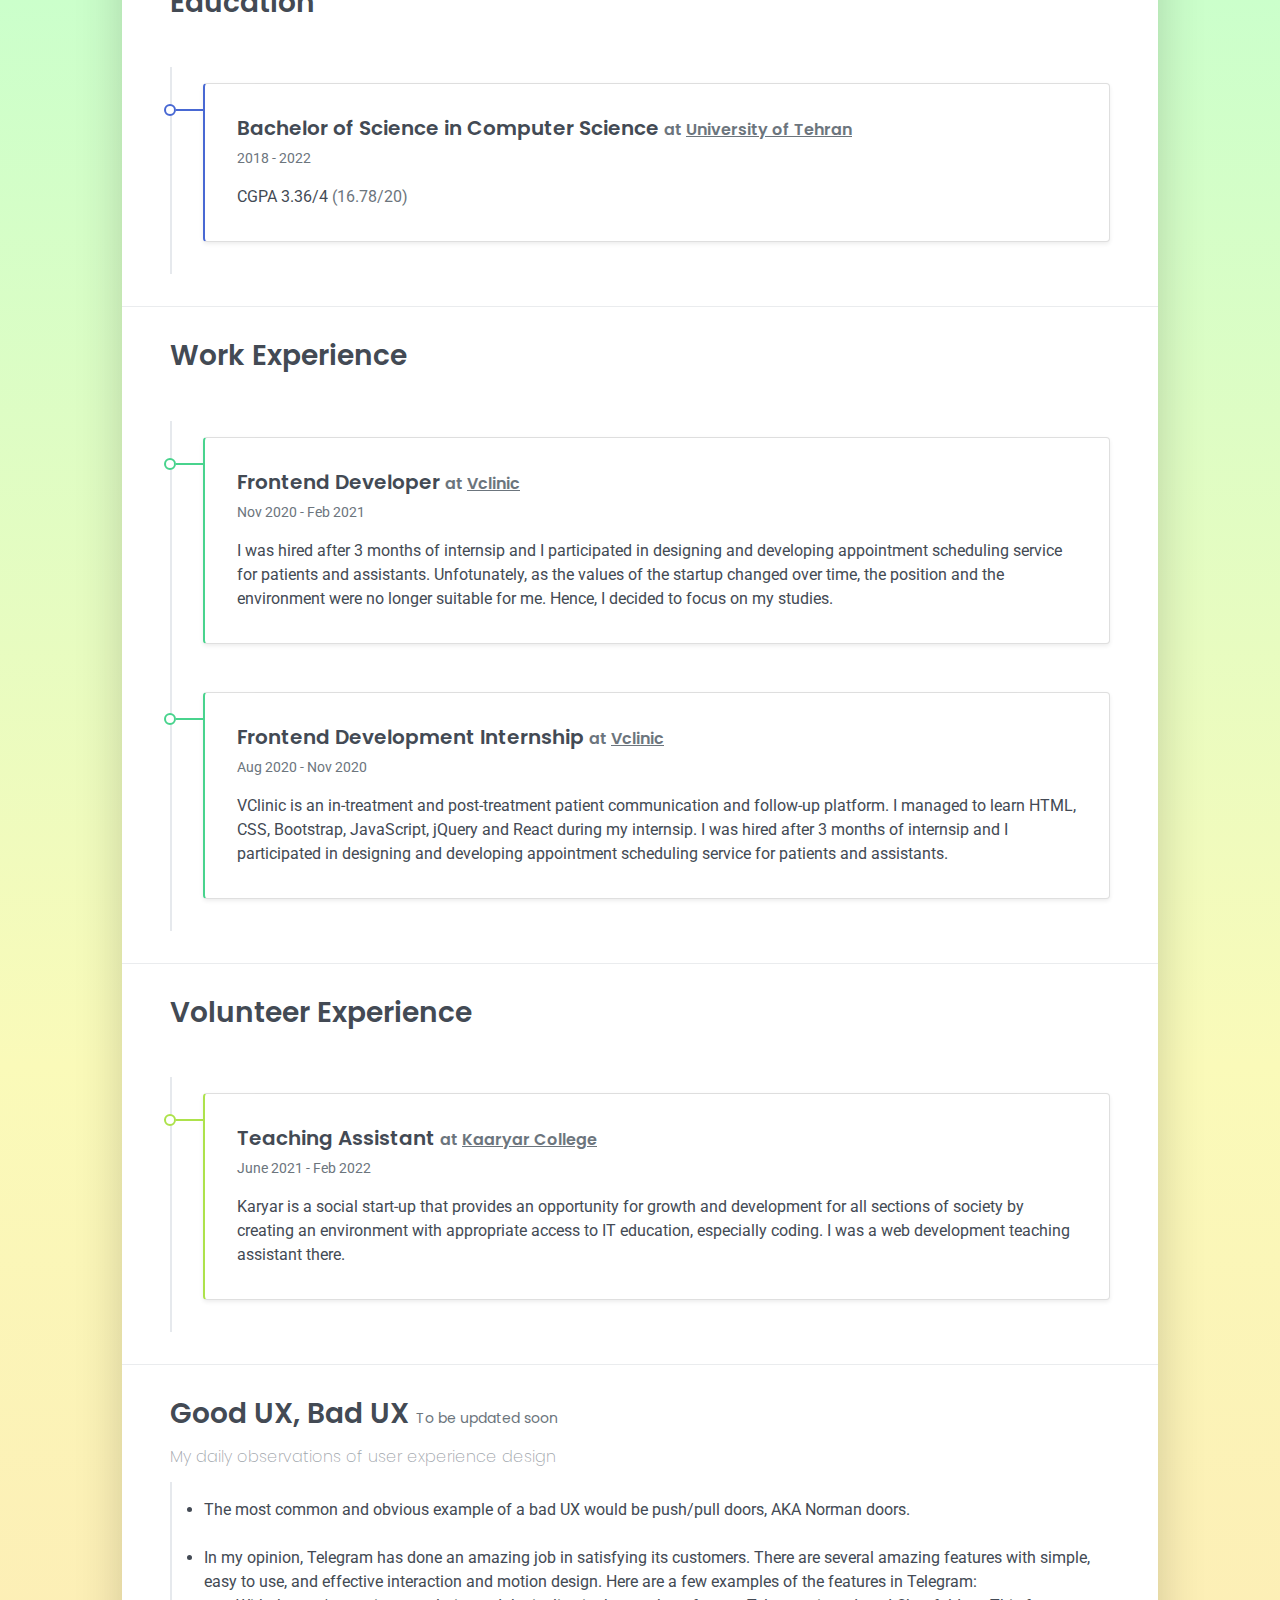
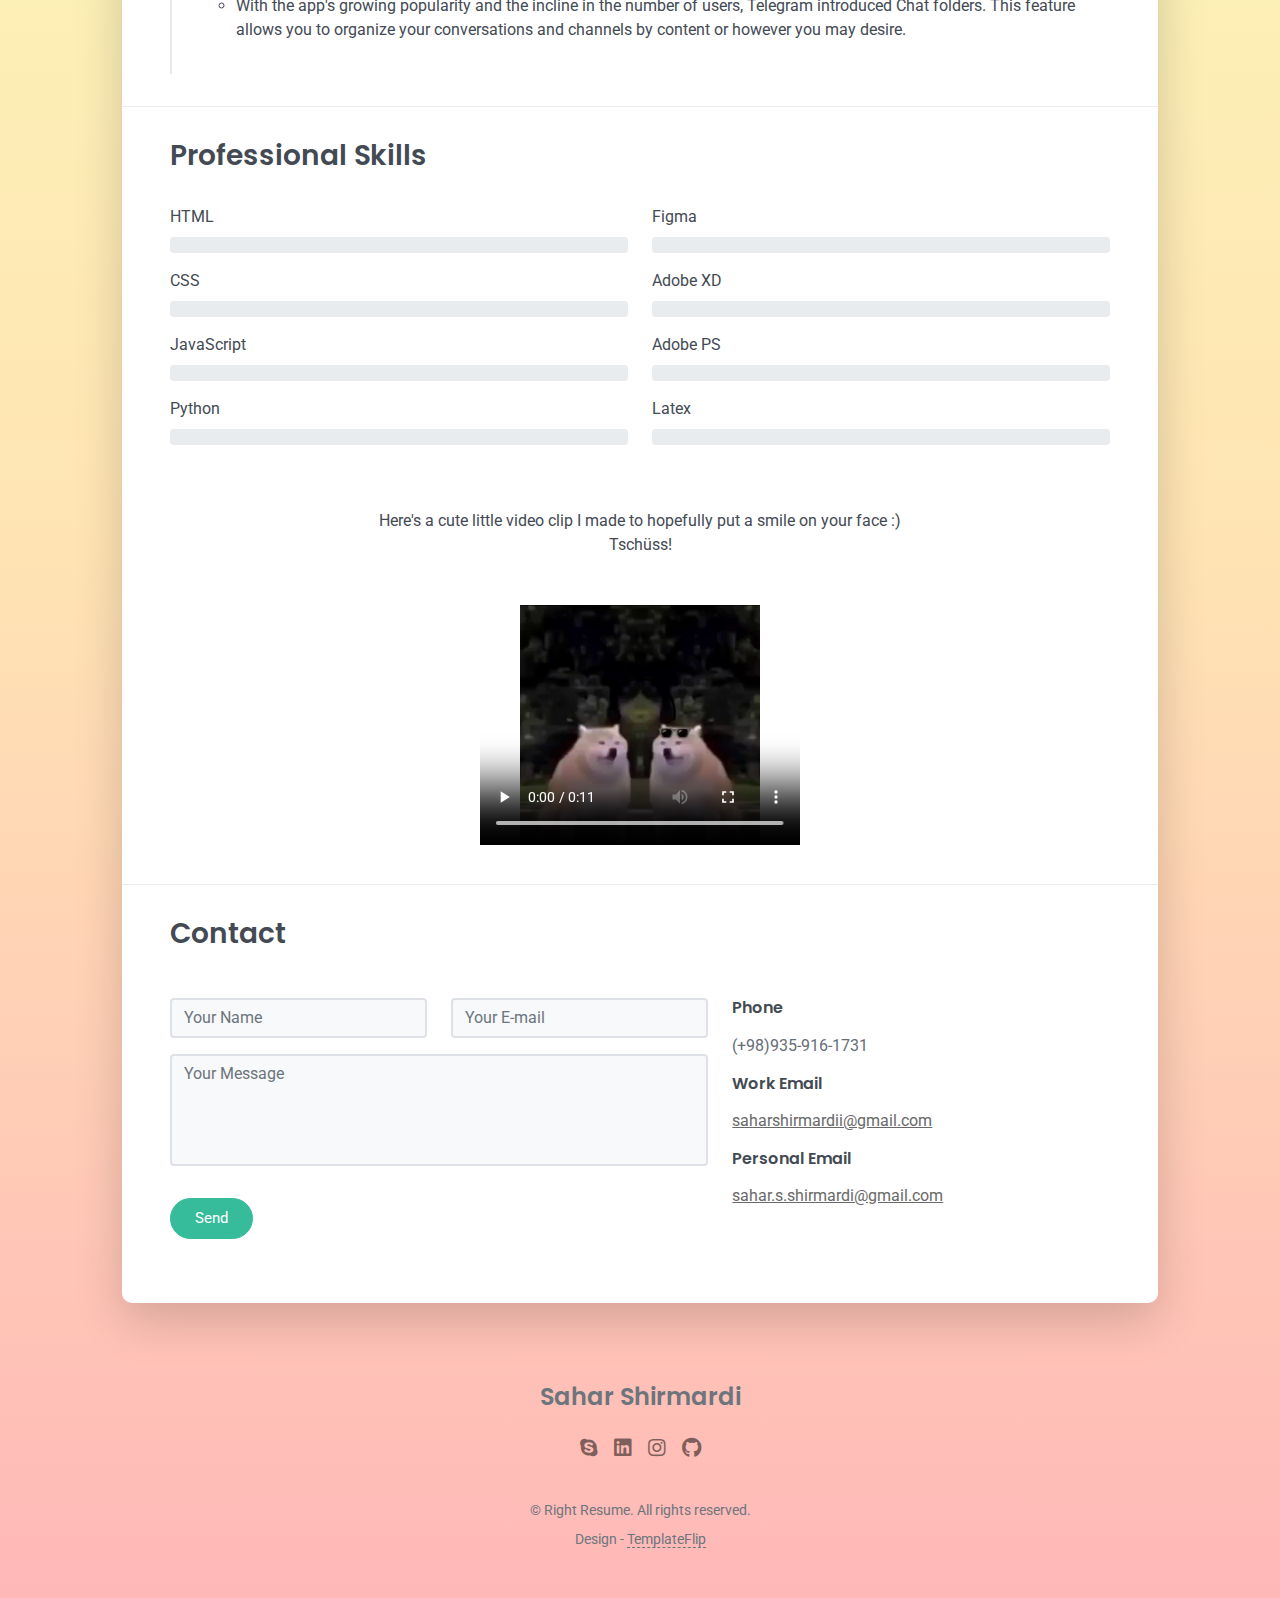
==== commit 9bac525c: "Minor fix" ====
--- a/index.html
+++ b/index.html
@@ -49,7 +49,7 @@
                     <a class="nav-link" href="#Certificate">Certificates</a>
                   </li>
                   <li class="nav-item">
-                    <a class="nav-link" href="#ArtCarousel">Art</a>
+                    <a class="nav-link" href="#Art">Art</a>
                   </li>
                   <li class="nav-item">
                     <a class="nav-link" href="#background">Background</a>
@@ -280,10 +280,10 @@
 <!-- Art -->
 <hr class="d-print-none"/>
 <div class="page-break"></div>
-<div class="art-section px-3 px-lg-4 pb-4" id="ArtCarousel">
+<div class="art-section px-3 px-lg-4 pb-4" id="Art">
   <h2 class="h3 mb-4">My Art</h2>
 <!-- ---------------------->
-<div class="carousel slide" data-ride="carousel">
+<div id="ArtCarousel" class="carousel slide" data-ride="carousel">
   <div class="carousel-inner">
     <div class="carousel-item" data-interval="10">
       <img src=".\images\BH-1.png" class="d-block w-100" alt="Digital drawing of a bald man" style="width:100%; height: 100%; max-height: min(80vh, 50rem); object-fit: contain;">
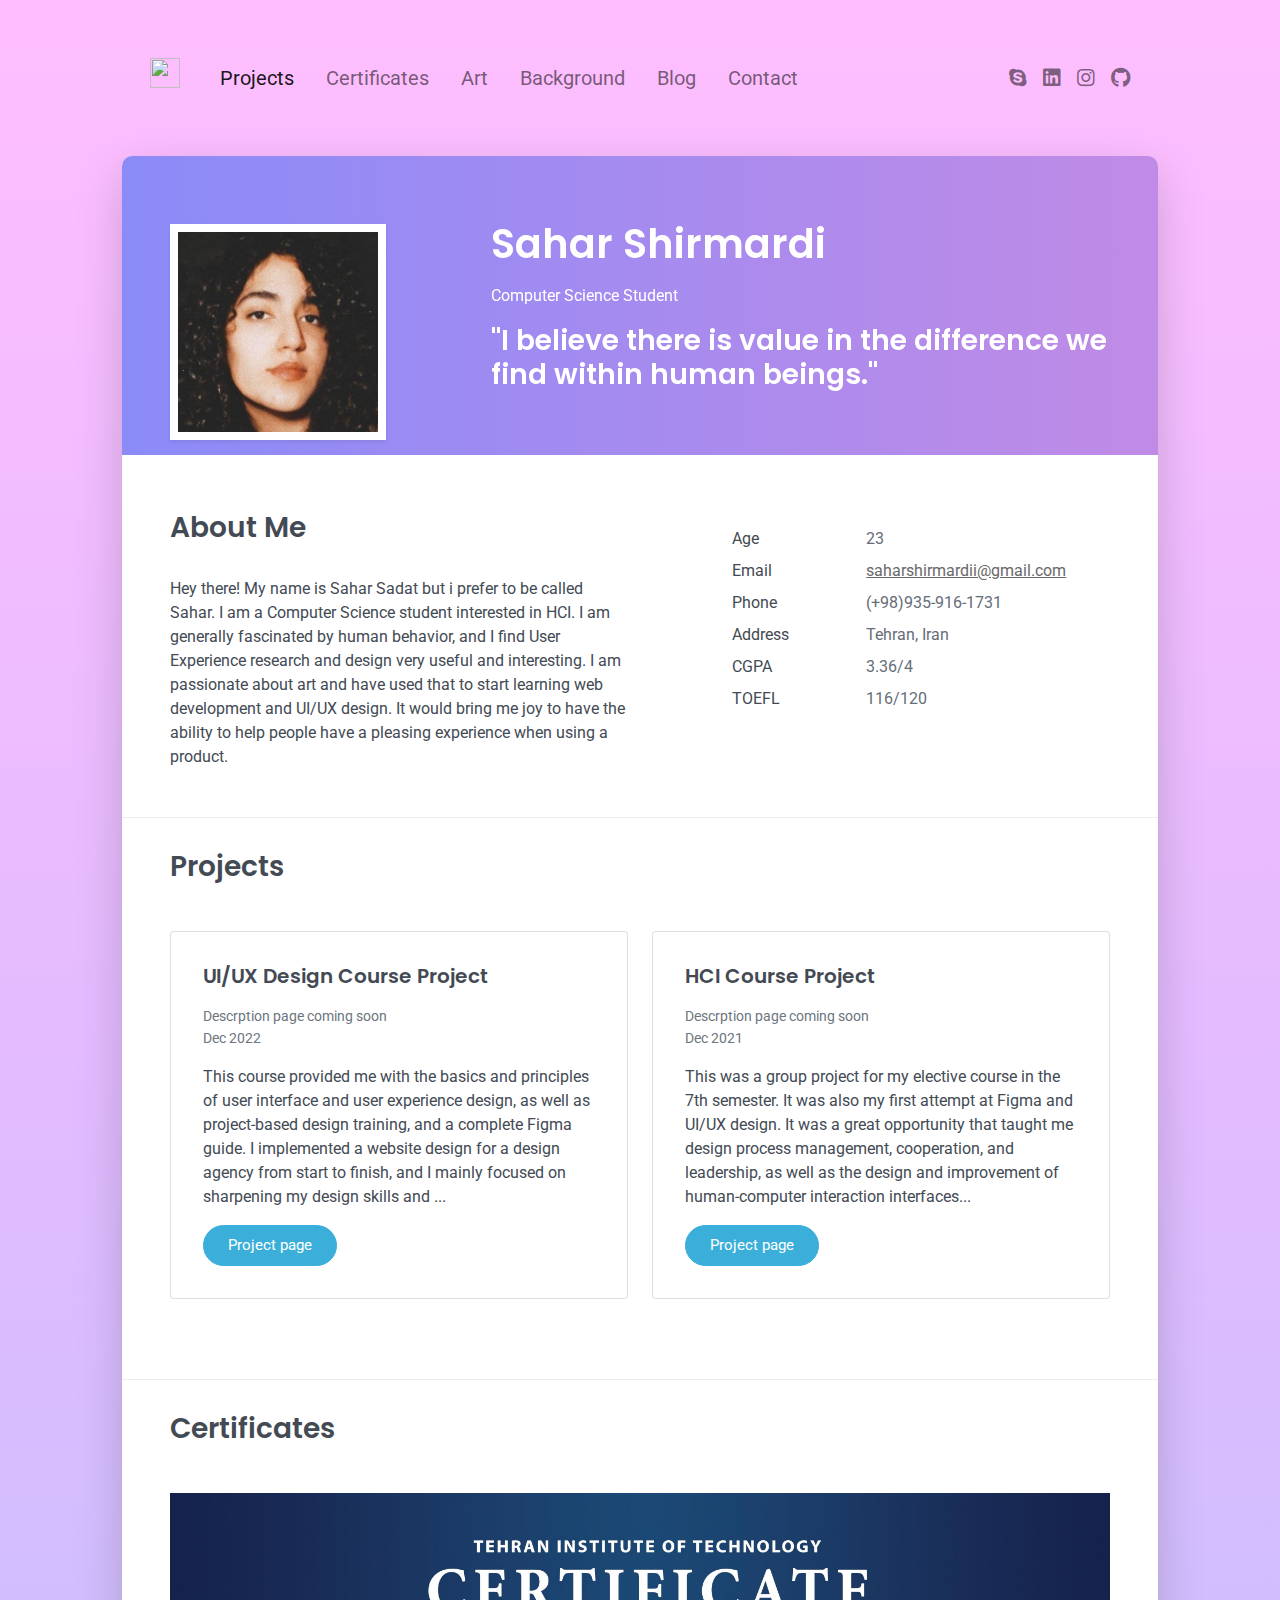
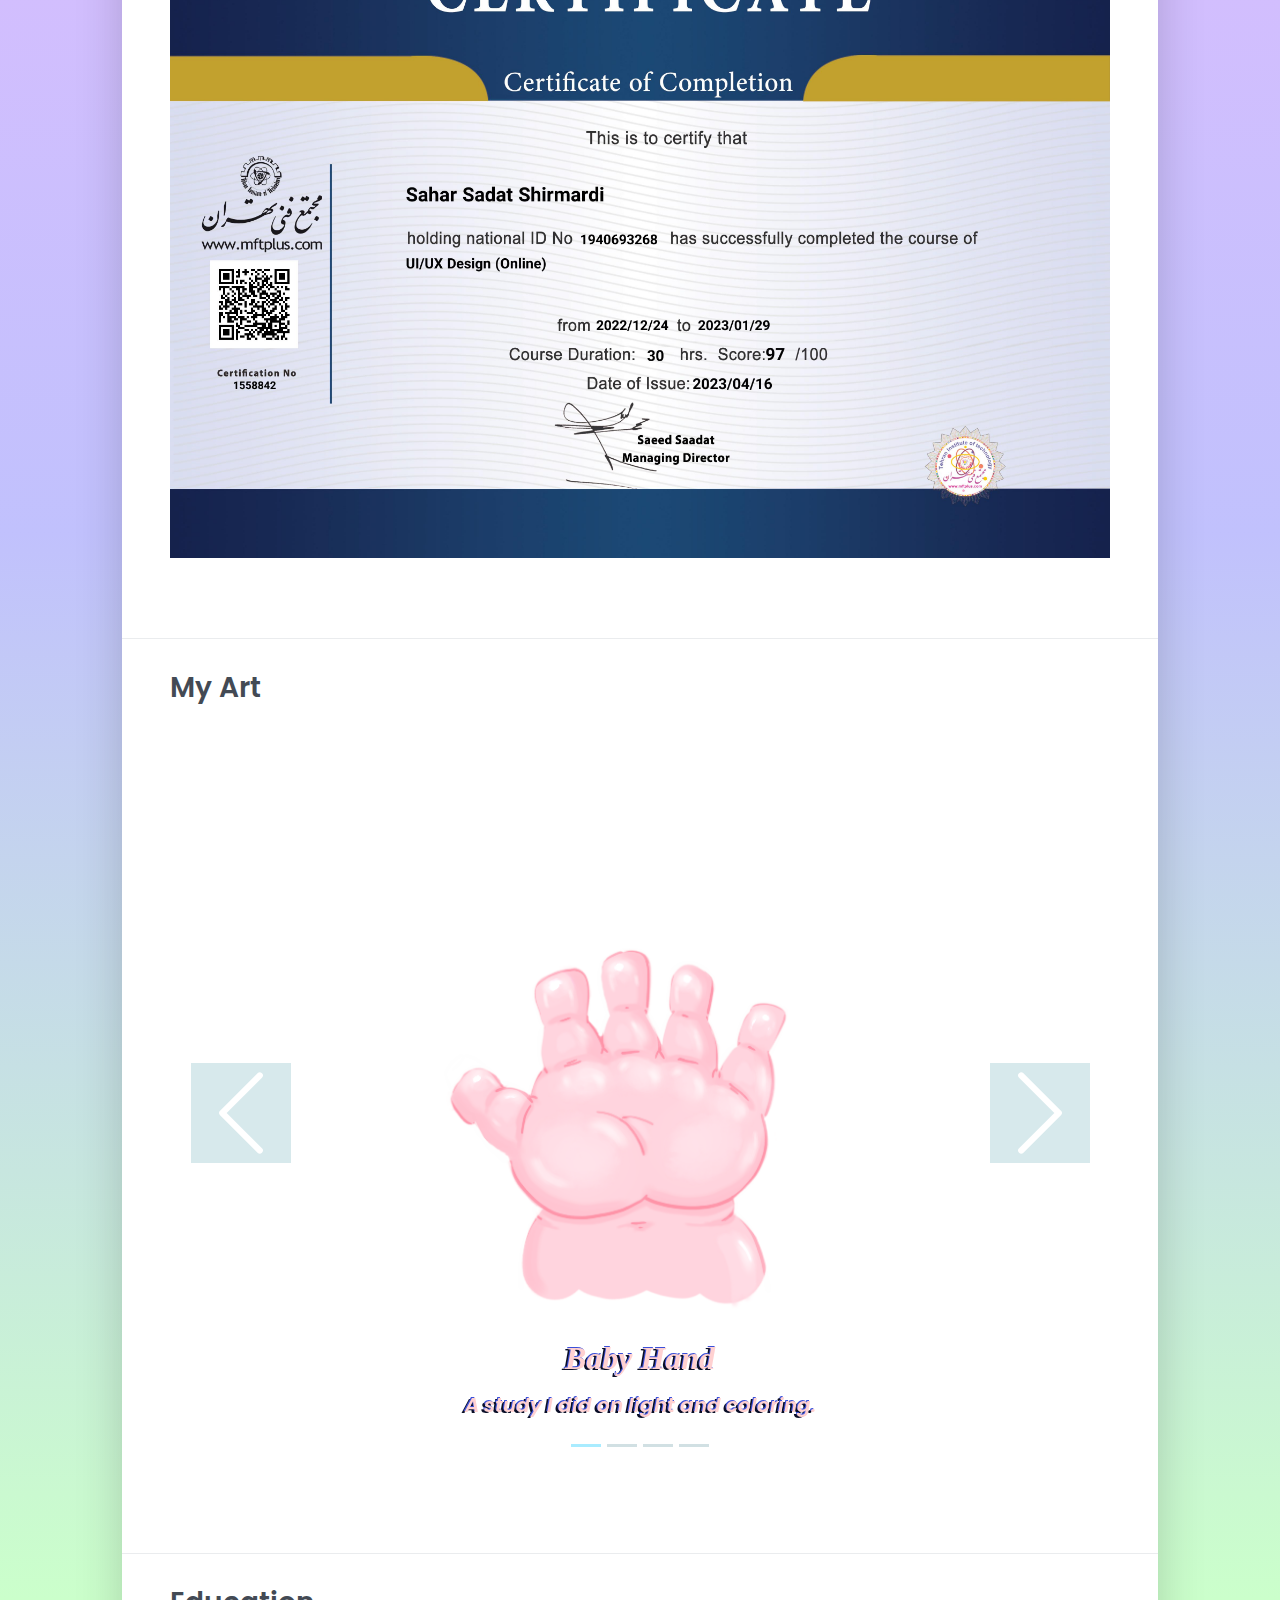
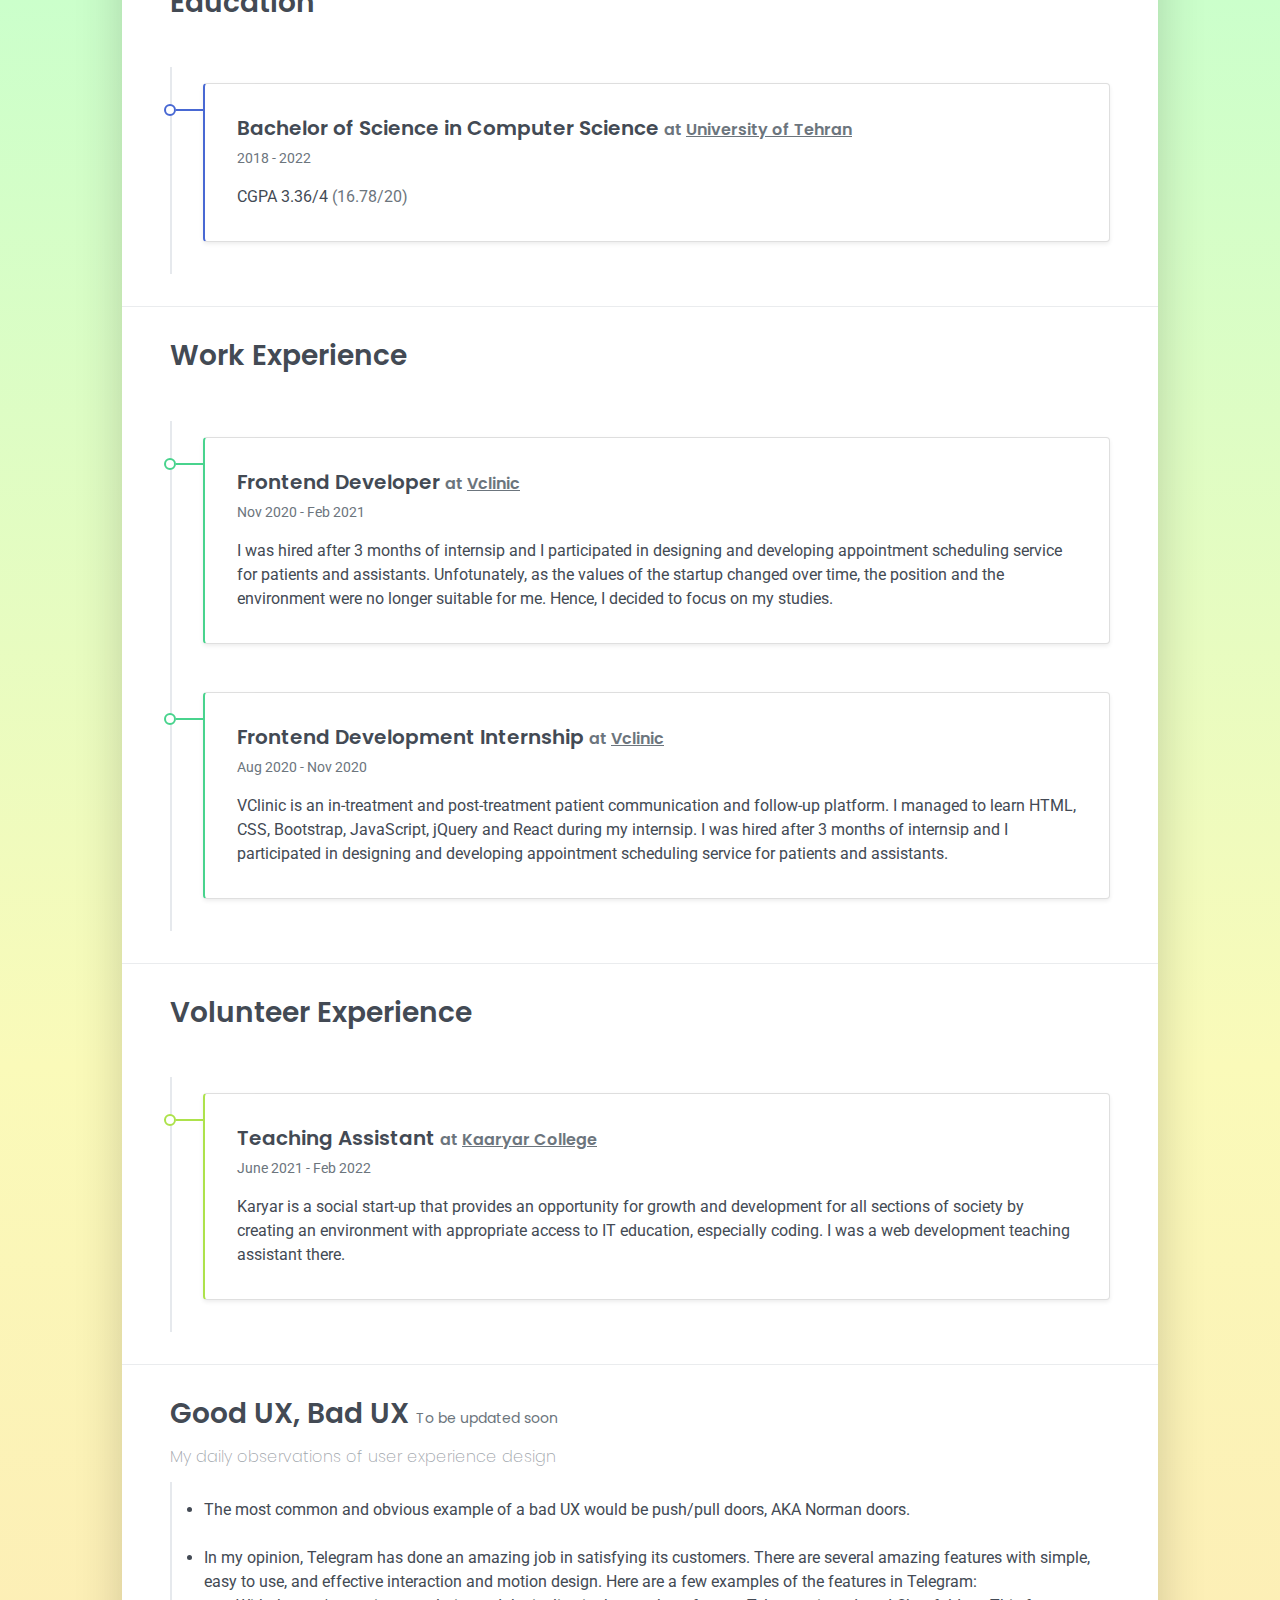
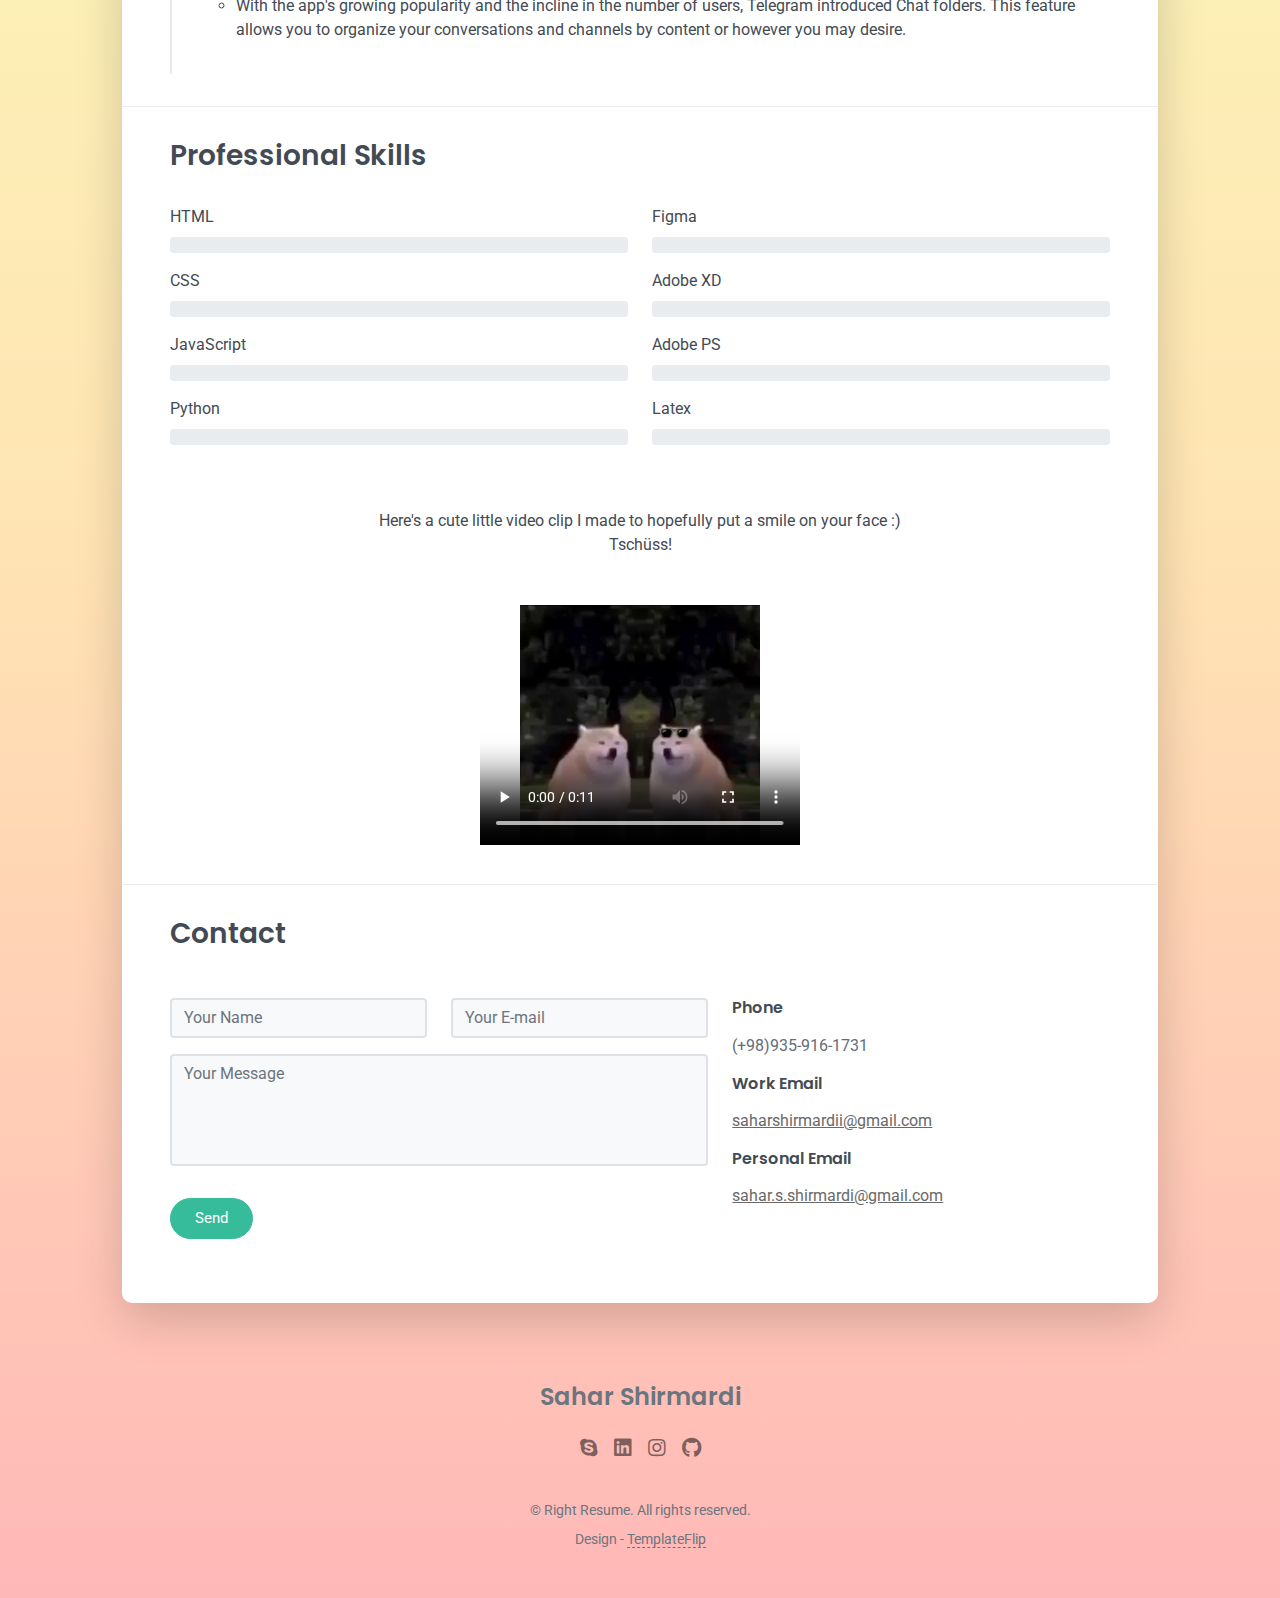
==== commit c08f8ee4: "Add temporary style" ====
--- a/index.html
+++ b/index.html
@@ -281,25 +281,54 @@
 <hr class="d-print-none"/>
 <div class="page-break"></div>
 <div class="art-section px-3 px-lg-4 pb-4" id="Art">
-  <h2 class="h3 mb-4">My Art</h2>
-<!-- ---------------------->
-<div id="ArtCarousel" class="carousel slide" data-ride="carousel">
-  <div class="carousel-inner">
-    <div class="carousel-item" data-interval="10">
-      <img src=".\images\BH-1.png" class="d-block w-100" alt="Digital drawing of a bald man" style="width:100%; height: 100%; max-height: min(80vh, 50rem); object-fit: contain;">
-    </div>
-    <div class="carousel-item active" data-interval="10">
-      <img src=".\images\Transman.jpg" class="d-block w-10" alt="Digital drawing of a baby hand"  style="width:100%; height: 100%; max-height: min(80vh, 50rem); object-fit: contain;">
-    </div>
-  </div>
-  <a class="carousel-control-prev" href="#ArtCarousel" role="button" data-slide="prev">
-    <span class="carousel-control-prev-icon" aria-hidden="true"></span>
-    <span class="sr-only">Previous</span>
-  </a>
-  <a class="carousel-control-next" href="#ArtCarousel" role="button" data-slide="next">
-    <span class="carousel-control-next-icon" aria-hidden="true" ></span>
-    <span class="sr-only">Next</span>
-  </a>
+  <h2 class="h3 mb-4">My Art </h2>
+<div class="bd-example">
+  <div id="carouselExampleCaptions" class="carousel slide" data-ride="carousel">
+    <ol class="carousel-indicators">
+      <li data-target="#carouselExampleCaptions" data-slide-to="0" class="active"></li>
+      <li data-target="#carouselExampleCaptions" data-slide-to="1"></li>
+      <li data-target="#carouselExampleCaptions" data-slide-to="2"></li>
+      <li data-target="#carouselExampleCaptions" data-slide-to="3"></li>
+    </ol>
+    <div class="carousel-inner">
+      <div class="carousel-item active">
+        <img src=".\images\BH-1.png" class="d-block w-100" alt="">
+        <div class="carousel-caption d-none d-md-block">
+          <p>Baby Hand</p>
+          <h5>A study I did on light and coloring.</h5>
+        </div>
+      </div>
+      <div class="carousel-item">
+        <img src=".\images\SD.png" class="d-block w-100" alt="...">
+        <div class="carousel-caption d-none d-md-block">
+          <p>Girl Portrait</p>
+          <h5>A portrait I drew of one of my friends.</h5>
+        </div>
+      </div>
+      <div class="carousel-item">
+        <img src=".\images\AD.png" class="d-block w-100" alt="...">
+        <div class="carousel-caption d-none d-md-block">
+          <p>Blushing Boy Portrait</p>
+          <h5> portrait I drew of one of my friends.</h5>
+        </div>
+      </div>
+      <div class="carousel-item">
+        <img src=".\images\Transman.jpg" class="d-block w-100" alt="Digital drawing of a bald man">
+        <div class="carousel-caption d-none d-md-block">
+          <p>Bald Man Portrait</p>
+          <h5>One of my first attempts at digital drawing.</h5>
+        </div>
+      </div>
+    </div>
+    <a class="carousel-control-prev" href="#carouselExampleCaptions" role="button" data-slide="prev">
+      <span class="carousel-control-prev-icon" aria-hidden="true"></span>
+      <span class="sr-only">Previous</span>
+    </a>
+    <a class="carousel-control-next" href="#carouselExampleCaptions" role="button" data-slide="next">
+      <span class="carousel-control-next-icon" aria-hidden="true"></span>
+      <span class="sr-only">Next</span>
+    </a>
+  </div>
 </div>
 <!-- ------------------------ -->
 </div>
--- a/css/main.css
+++ b/css/main.css
@@ -126,12 +126,29 @@
   height: 100px;
   width: 100px;
   outline: rgb(35, 34, 34);
-  background-color: rgba(113, 110, 110, 0.3);
+  background-color: #afd4da;
   background-size: 100%, 100%;
   /* border-radius: 50%; */
   /* border: 2px solid rgba(113, 110, 110, 0.3); */
 }
-
+.carousel-caption {
+  color: #ffffff;
+  color: #ffd1d1;
+  font: italic bold 2rem Georgia, Serif;
+  text-shadow: -0.8px -0.6px 0 #3a50d9, -2.8px 1.4px 0 #0a0e27;
+}
+.carousel-item img {
+  width:100%; 
+  height: 100%; 
+  max-height: min(80vh, 50rem); 
+  object-fit: contain;
+}
+.carousel-indicators li {
+  background-color: rgb(163, 194, 199);
+}
+.carousel-indicators li.active {
+  background-color: rgb(169, 236, 255);
+}
 .btn-back-to-top {
   position: fixed;
   bottom: 20px;
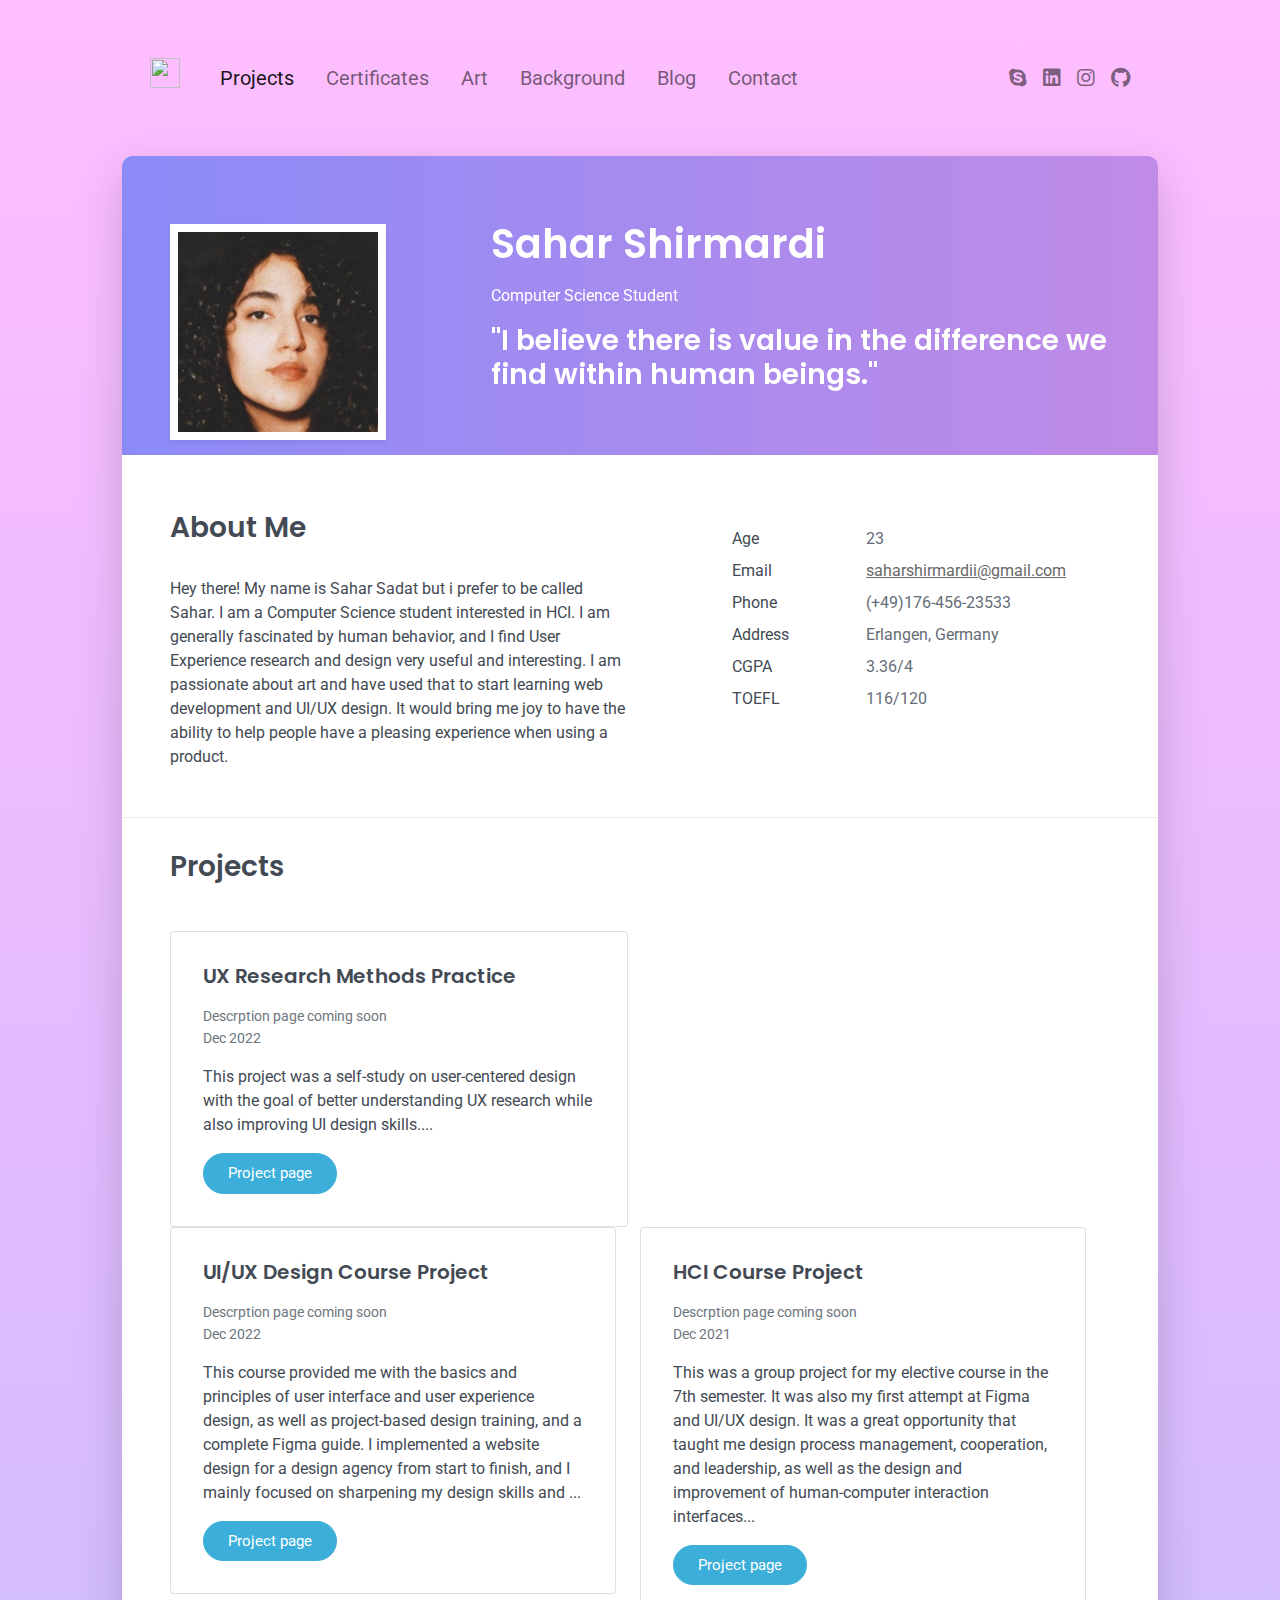
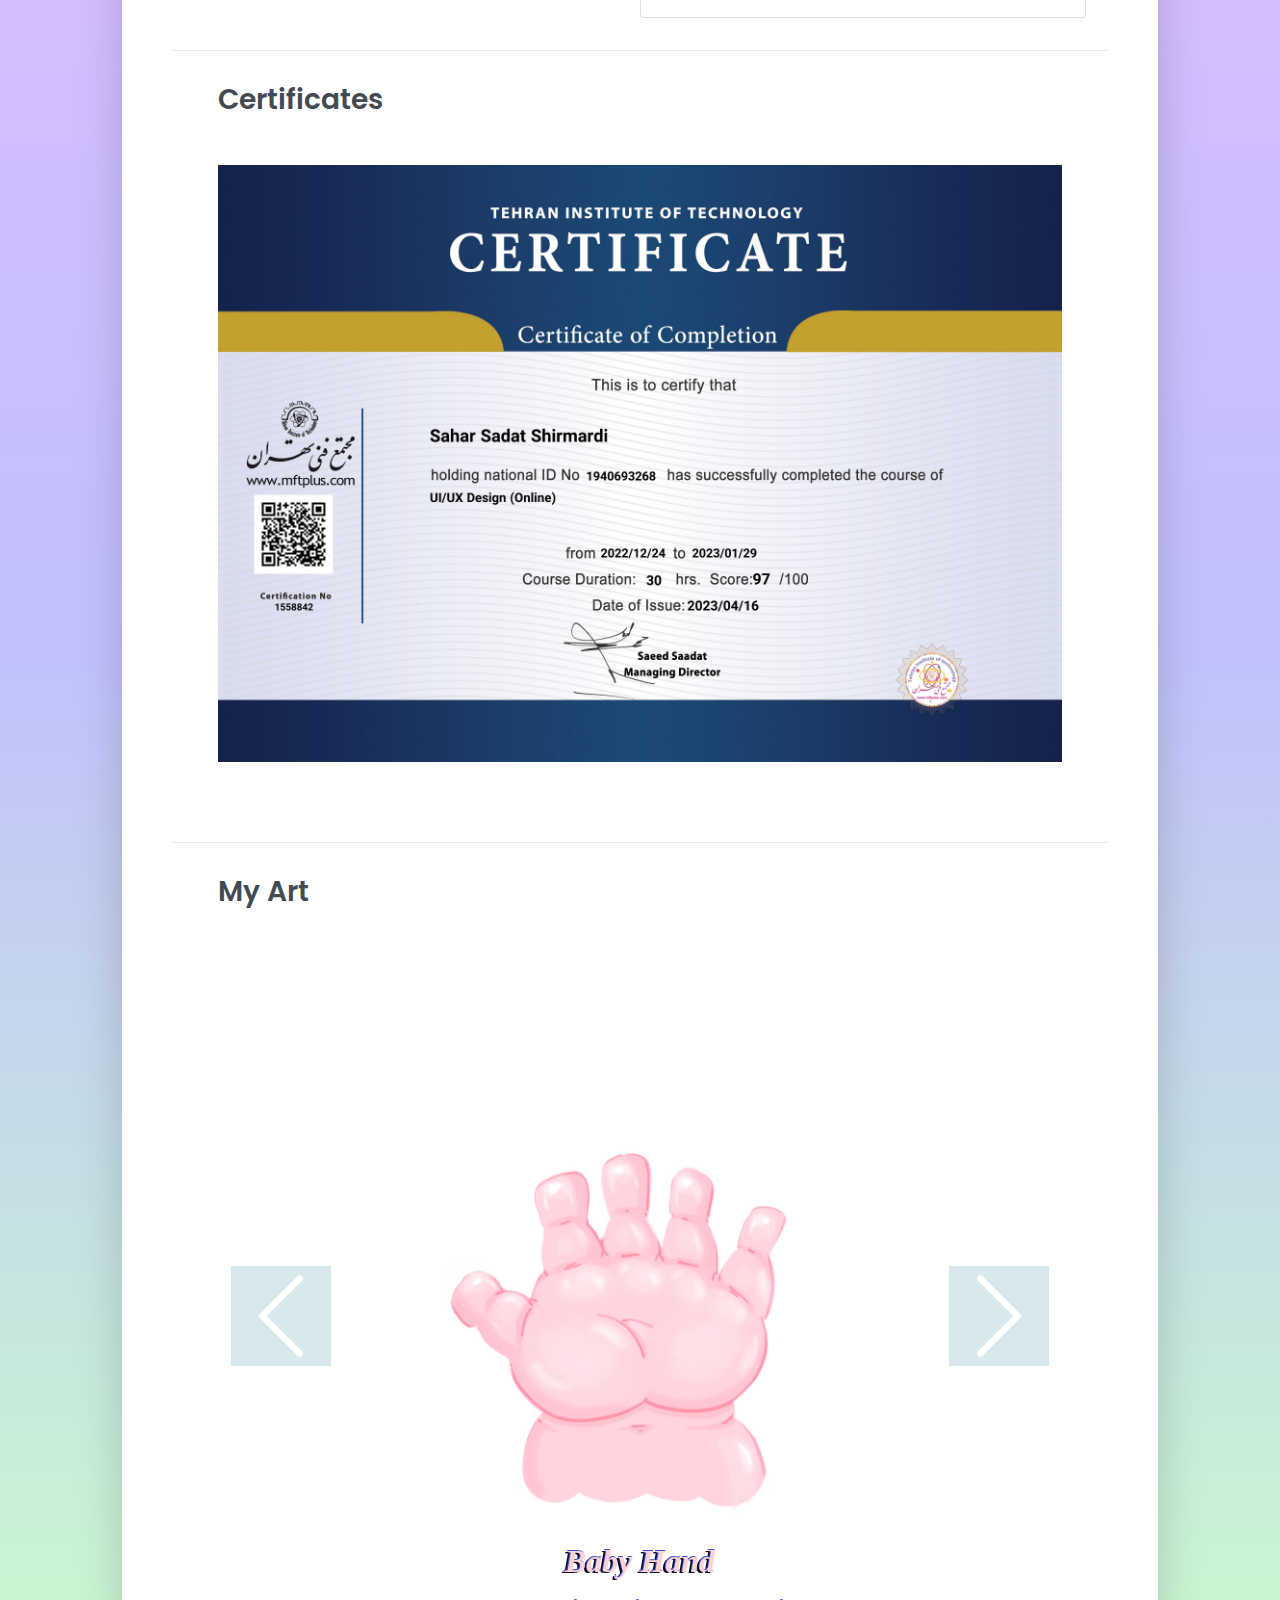
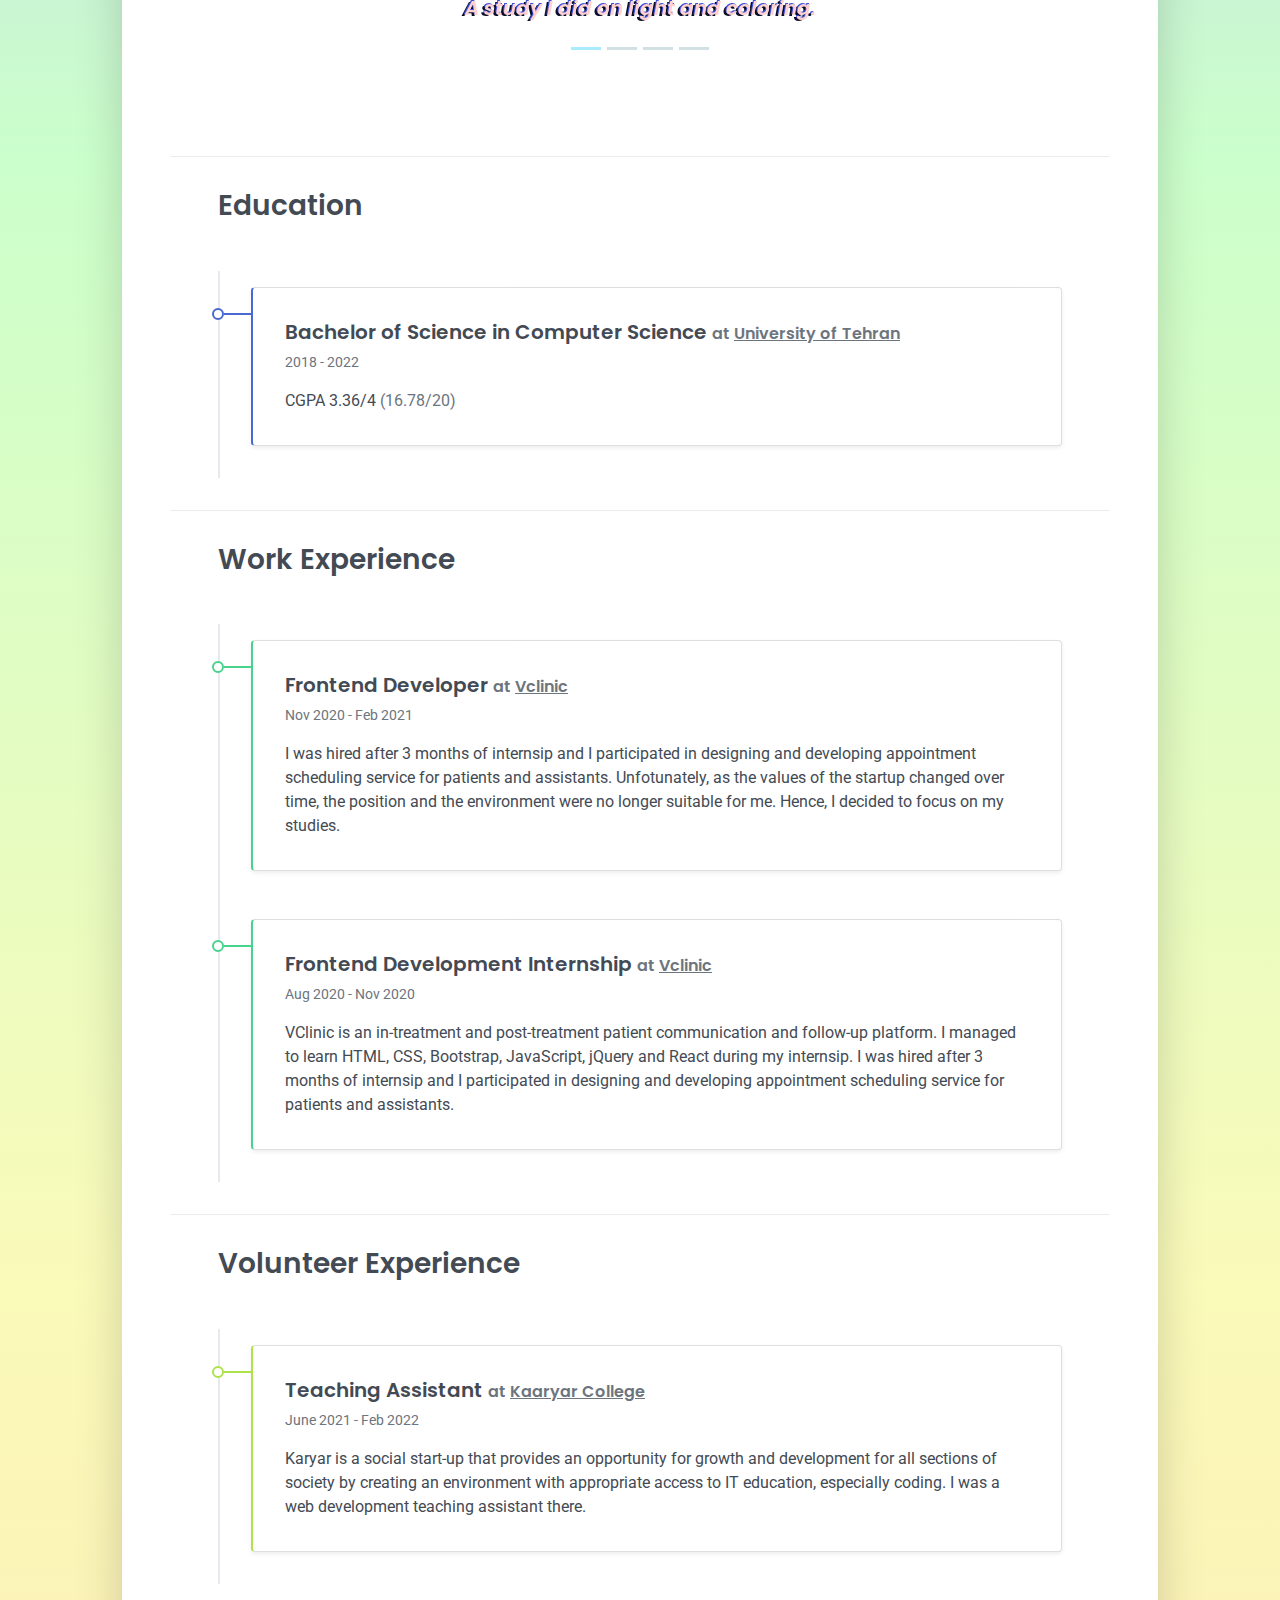
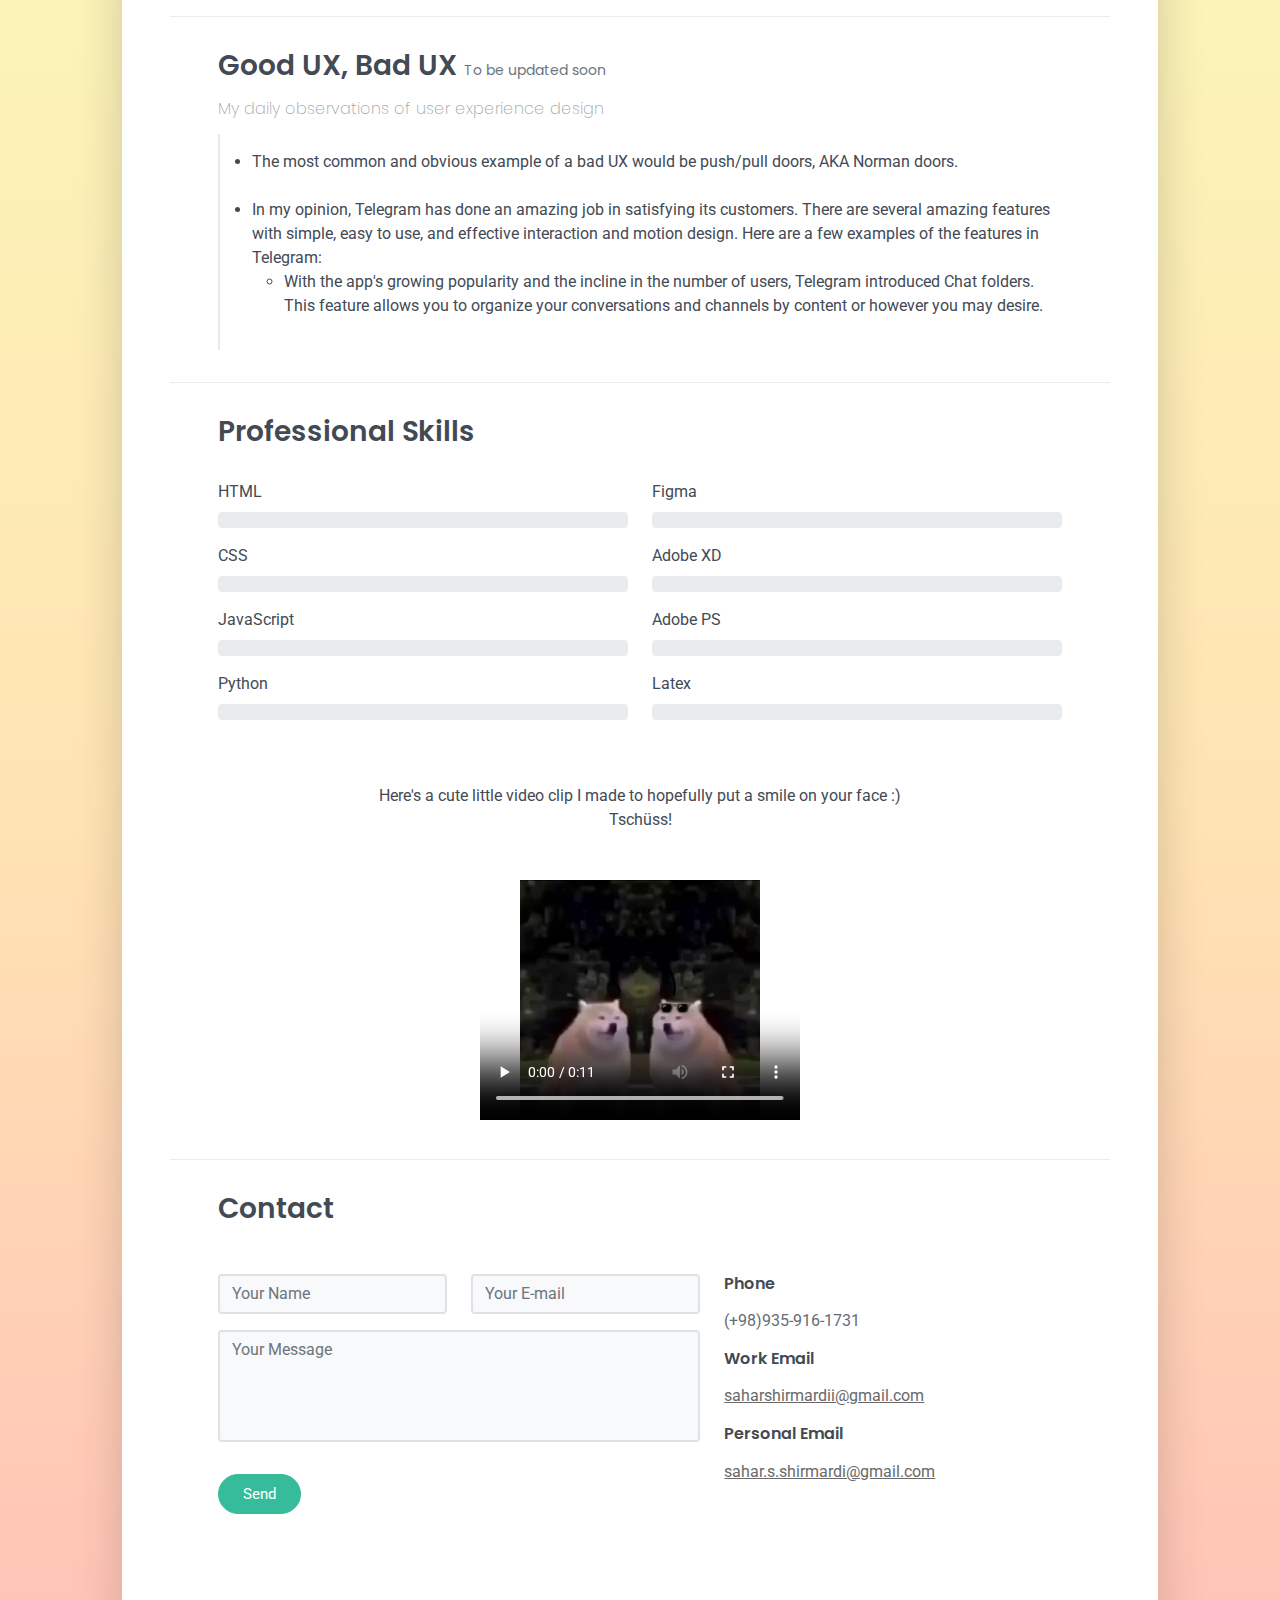
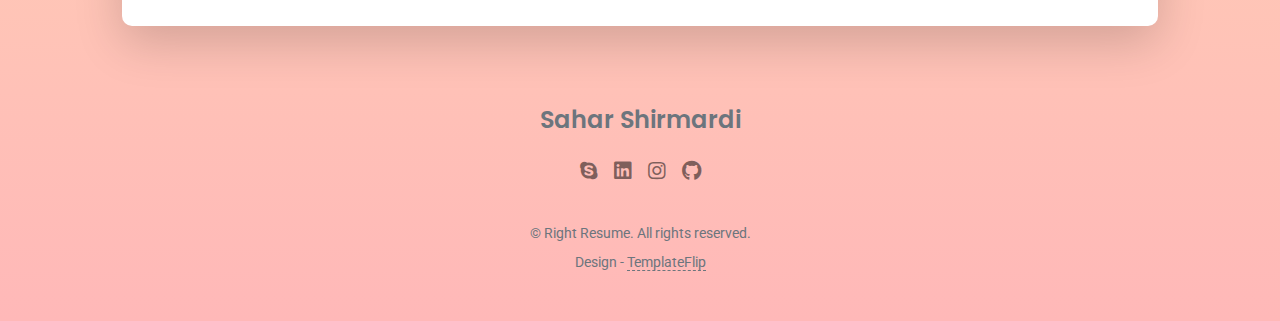
==== commit 57251e29: "Add project" ====
--- a/index.html
+++ b/index.html
@@ -147,13 +147,13 @@
             <div class="pb-1">Phone</div>
           </div>
           <div class="col-sm-8">
-            <div class="pb-1 text-secondary">(+98)935-916-1731</div>
+            <div class="pb-1 text-secondary">(+49)176-456-23533</div>
           </div>
           <div class="col-sm-4">
             <div class="pb-1">Address</div>
           </div>
           <div class="col-sm-8">
-            <div class="pb-1 text-secondary">Tehran, Iran</div>
+            <div class="pb-1 text-secondary">Erlangen, Germany</div>
           </div>
           <div class="col-sm-4">
             <div class="pb-1">CGPA</div>
@@ -178,6 +178,18 @@
 <div class="projects-section px-3 px-lg-4 pb-4" id="projects">
   <h2 class="h3 mb-4">Projects</h2>
 <!-- ---------------------->
+<div class="row">
+  <div class="col-sm-6">
+    <div class="card">
+      <div class="card-body">
+        <h5 class="card-title">UX Research Methods Practice
+          </h5><span class="text-muted text-small mb-2">Descrption page coming soon</span>
+        <div class="text-muted text-small mb-2">Dec 2022</div>
+        <p class="card-text"> This project was a self-study on user-centered design with the goal of better understanding UX research while also improving UI design skills....  </p>
+        <a href="https://www.figma.com/file/lli2s3aNd5ywQ0Nl0Jw50K/UX-Practice?type=design&node-id=1%3A66&mode=design&t=O3pEzU6XdjEHGooL-1" class="btn btn-info">Project page</a>
+      </div>
+    </div>
+  </div>
 <div class="row">
   <div class="col-sm-6">
     <div class="card">
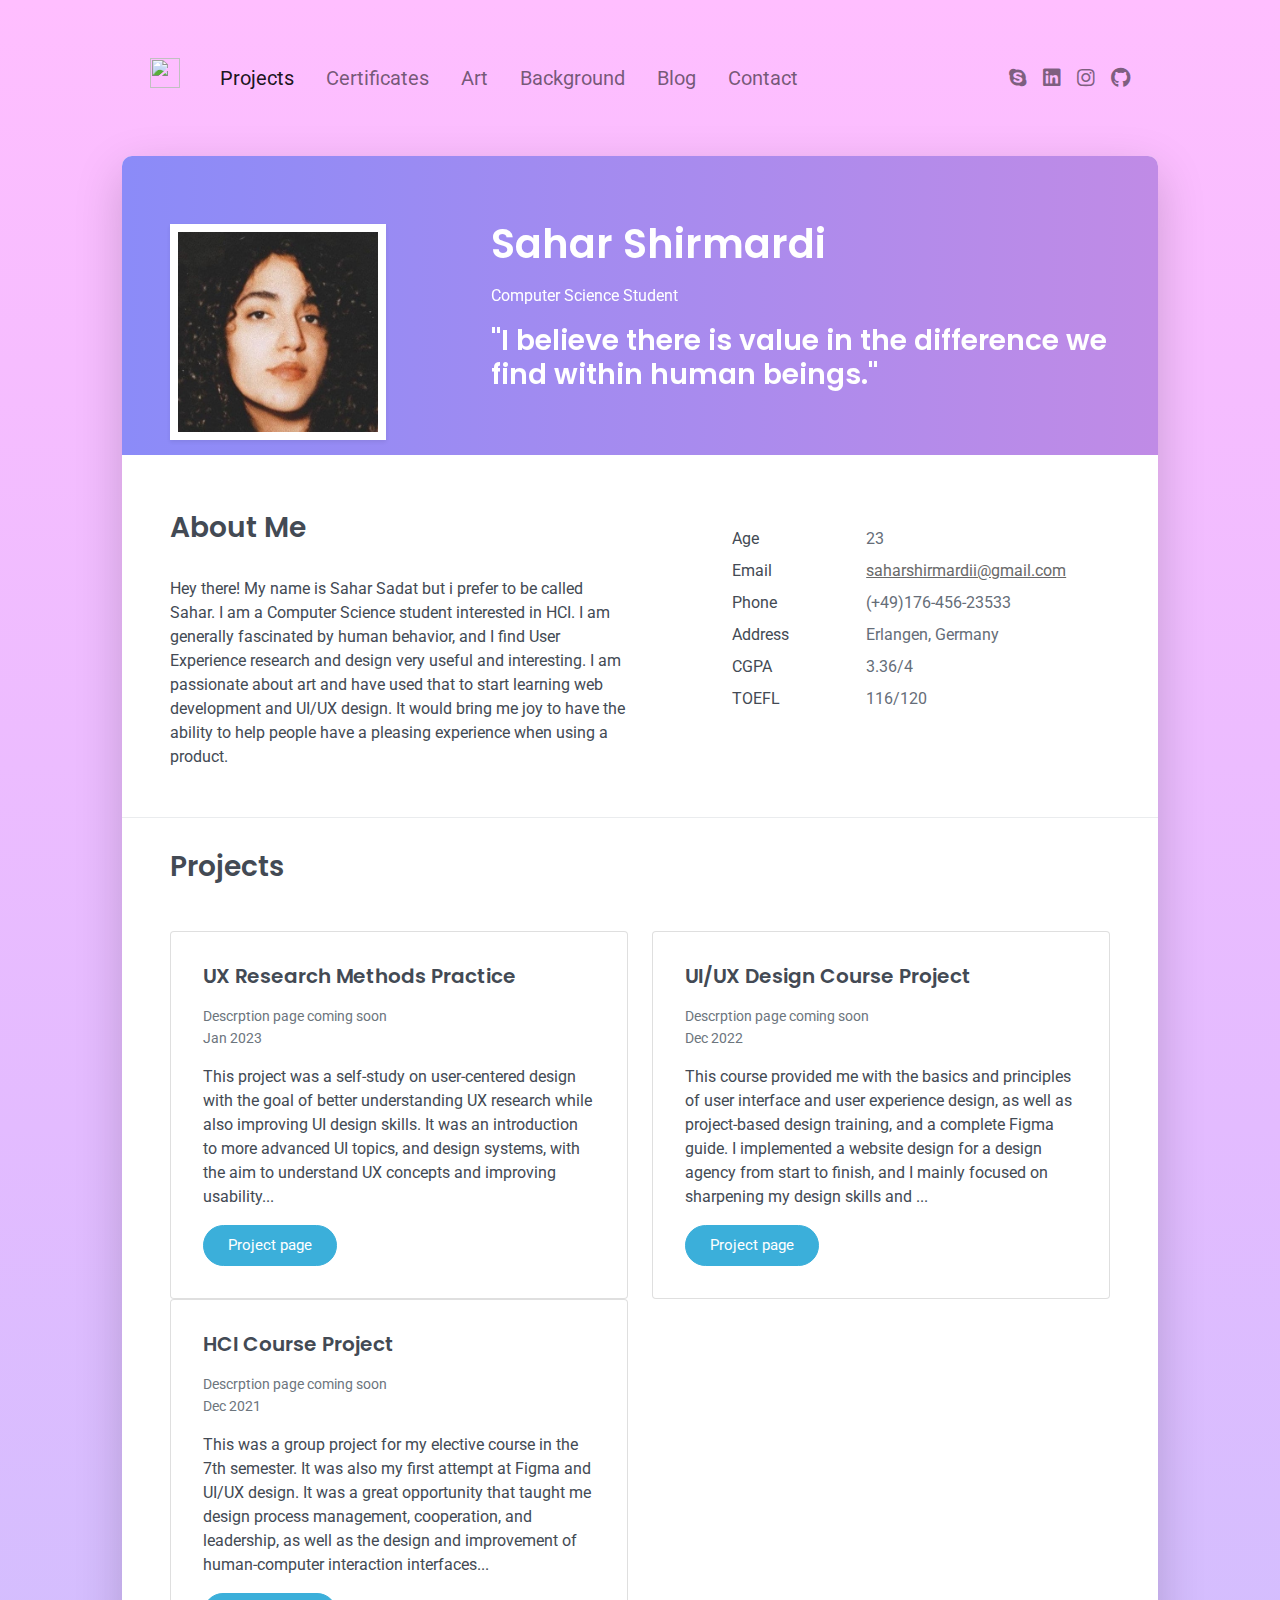
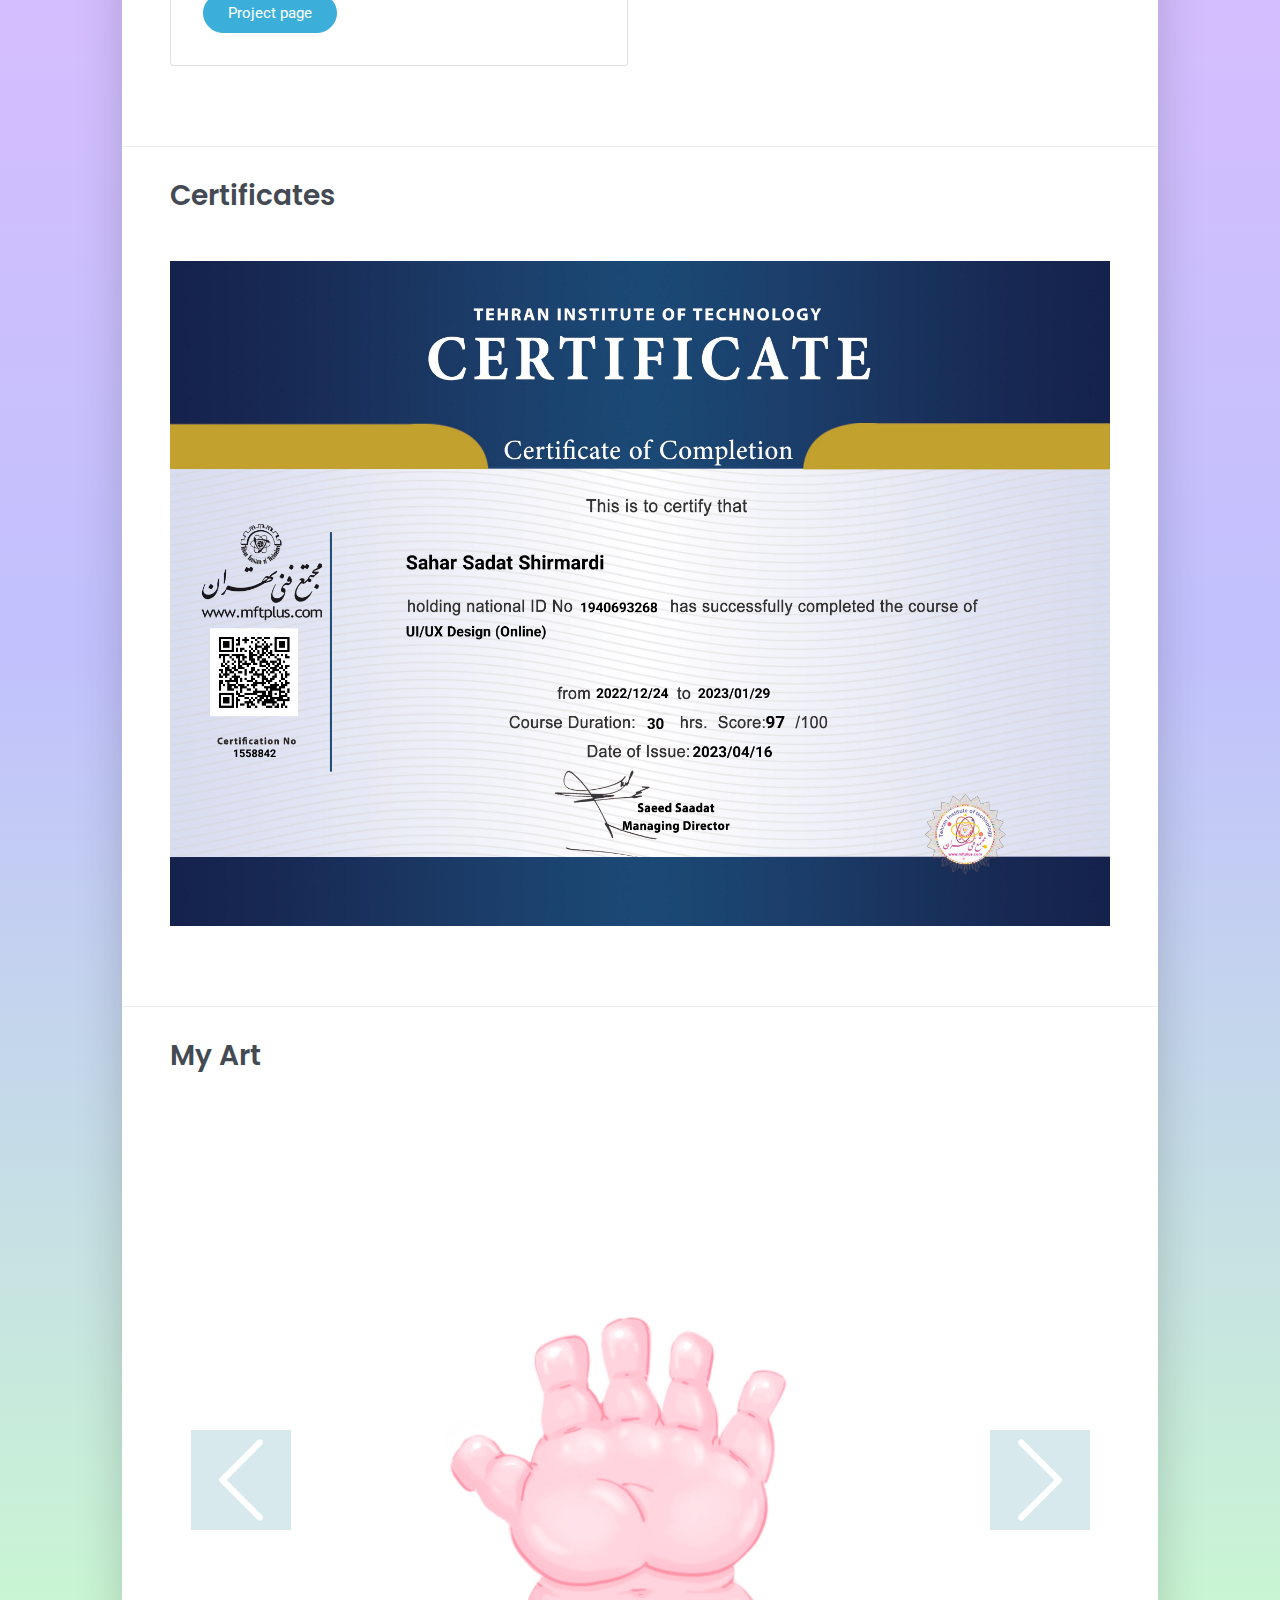
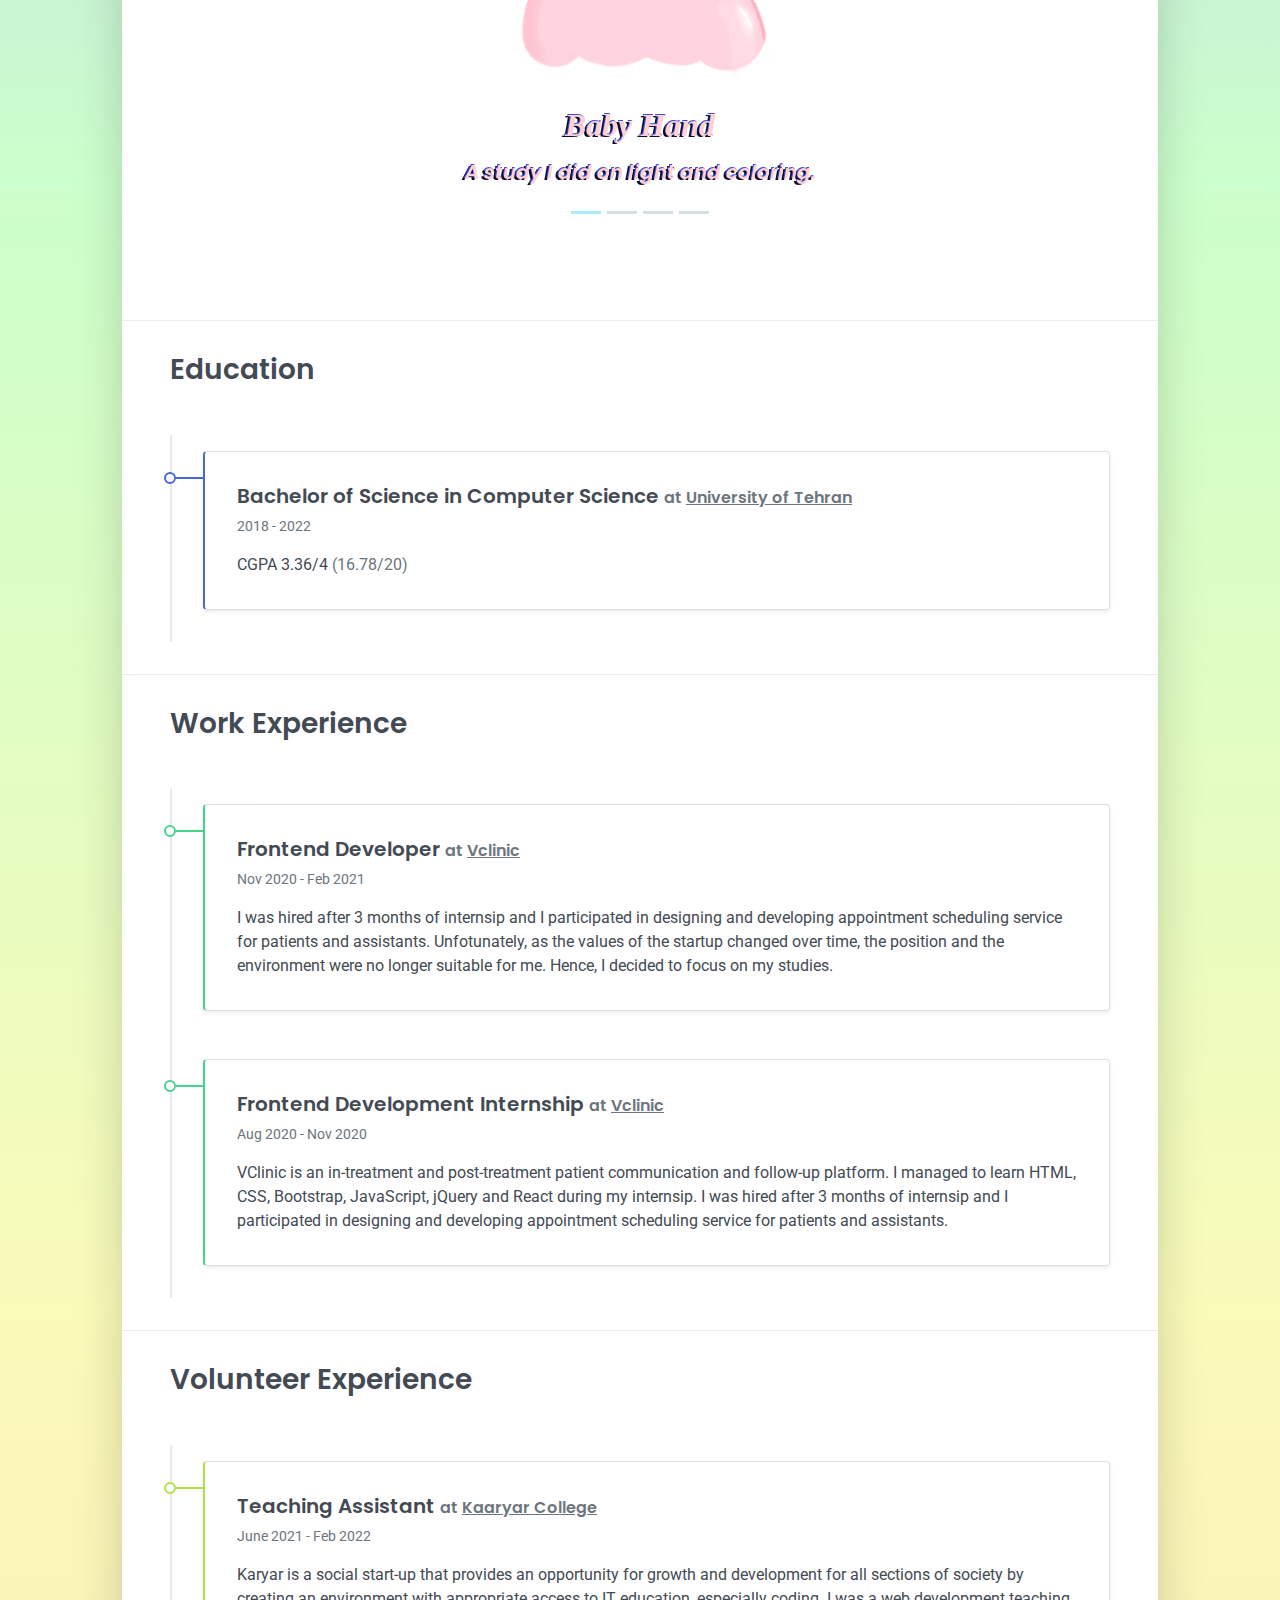
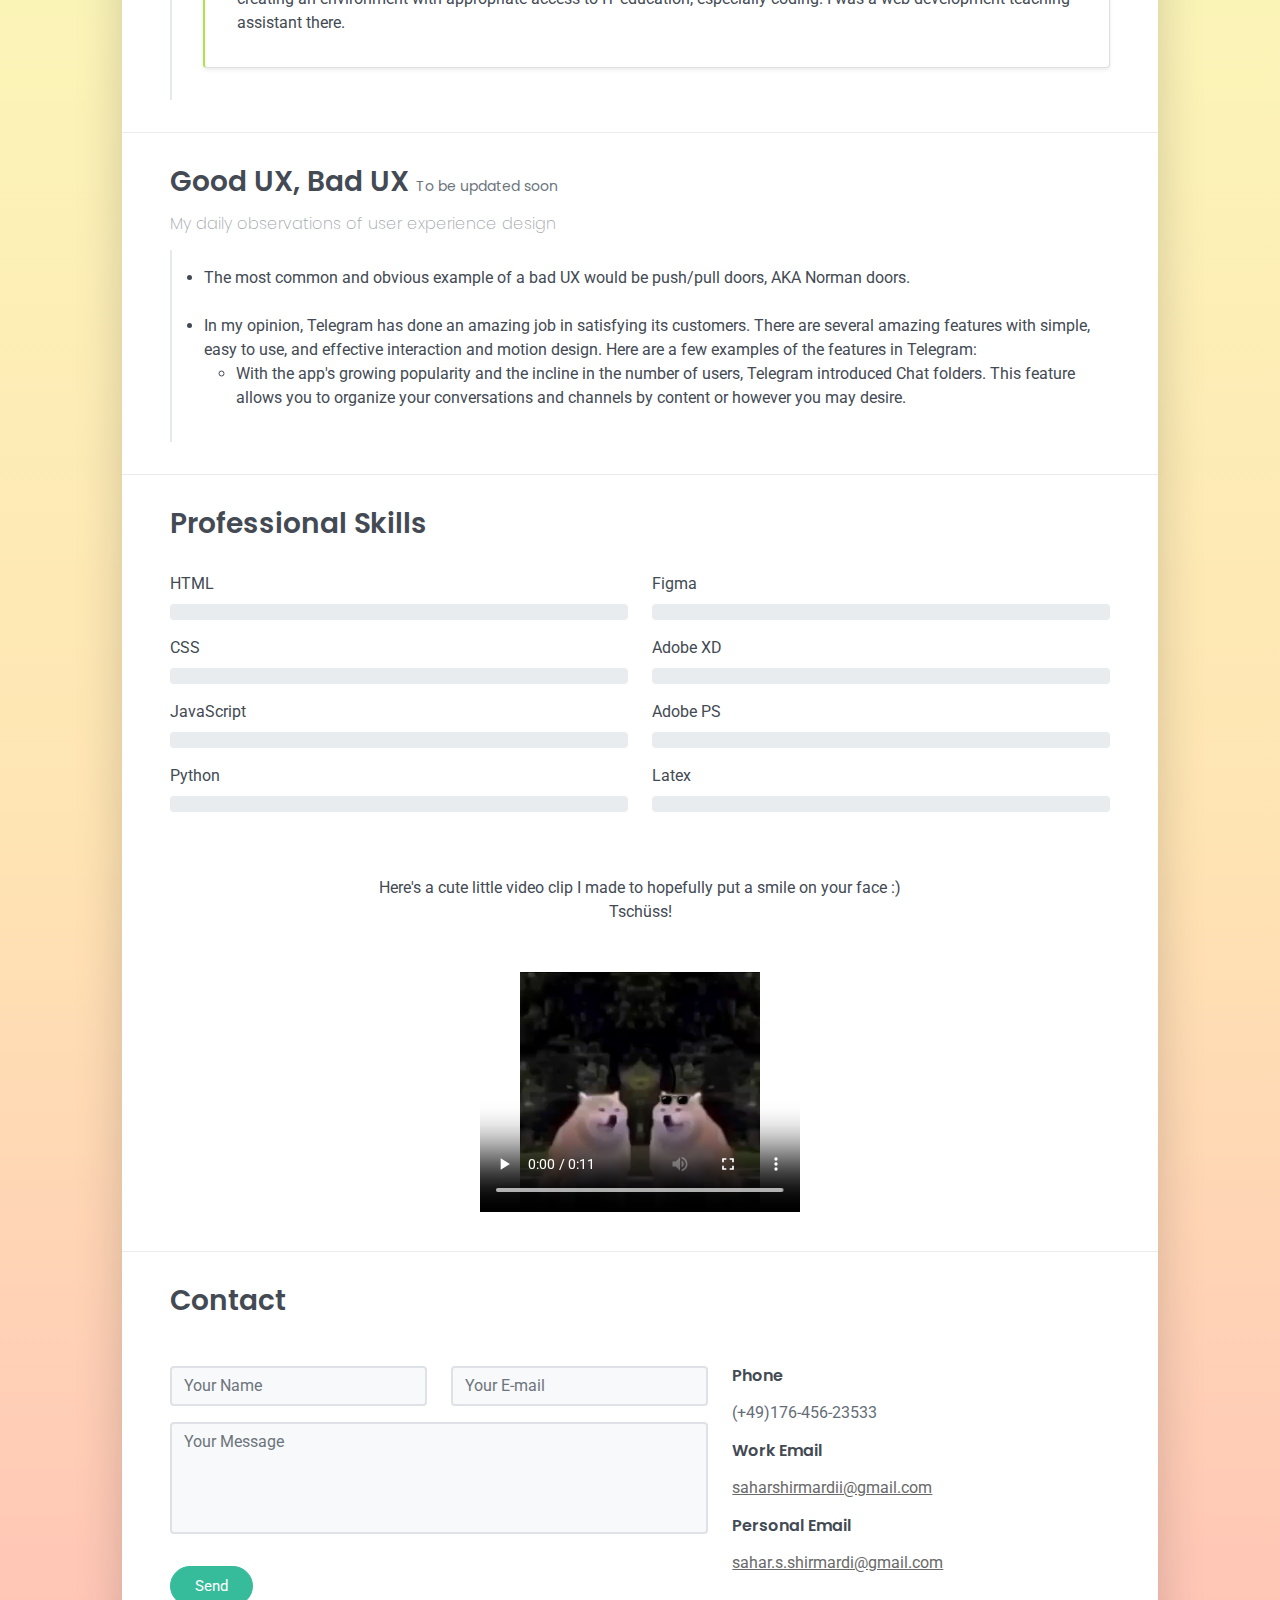
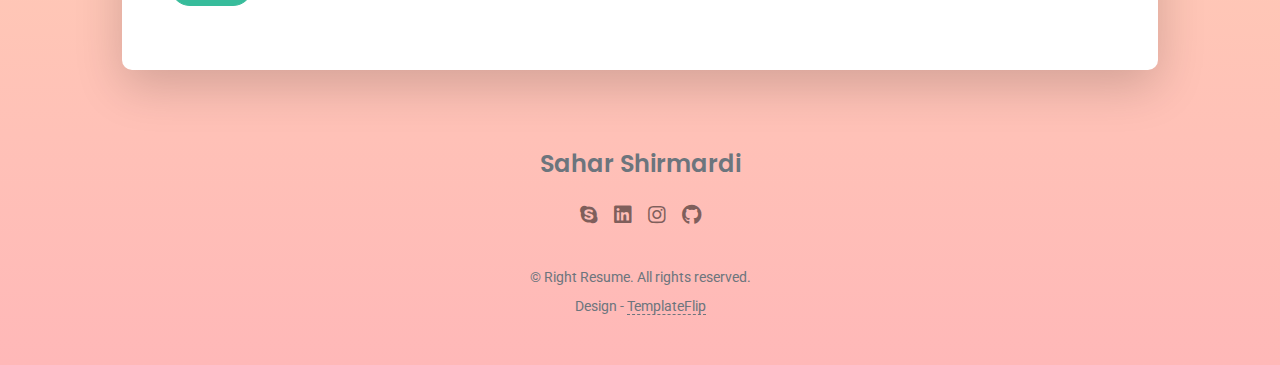
==== commit bb019396: "minor updates" ====
--- a/index.html
+++ b/index.html
@@ -182,15 +182,14 @@
   <div class="col-sm-6">
     <div class="card">
       <div class="card-body">
-        <h5 class="card-title">UX Research Methods Practice
-          </h5><span class="text-muted text-small mb-2">Descrption page coming soon</span>
-        <div class="text-muted text-small mb-2">Dec 2022</div>
-        <p class="card-text"> This project was a self-study on user-centered design with the goal of better understanding UX research while also improving UI design skills....  </p>
+        <h5 class="card-title">UX Research Methods Practice</h5><span class="text-muted text-small mb-2">Descrption page coming soon</span>
+        <div class="text-muted text-small mb-2">Jan 2023</div>
+        <p class="card-text"> This project was a self-study on user-centered design with the goal of better understanding UX research while also improving UI design skills.
+          It was an introduction to more advanced UI topics, and design systems, with the aim to understand UX concepts and improving usability...  </p>
         <a href="https://www.figma.com/file/lli2s3aNd5ywQ0Nl0Jw50K/UX-Practice?type=design&node-id=1%3A66&mode=design&t=O3pEzU6XdjEHGooL-1" class="btn btn-info">Project page</a>
       </div>
     </div>
   </div>
-<div class="row">
   <div class="col-sm-6">
     <div class="card">
       <div class="card-body">
@@ -531,7 +530,7 @@
       <div class="col">
         <div class="mt-2">
           <h3 class="h6">Phone</h3>
-          <div class="pb-2 text-secondary">(+98)935-916-1731</div>
+          <div class="pb-2 text-secondary">(+49)176-456-23533</div>
           <h3 class="h6">Work Email</h3>
           <div class="pb-2 text-secondary"> <a style="color:dimgray" href="mailto:saharshirmardii@gmail.com">saharshirmardii@gmail.com</a></div>
           <h3 class="h6">Personal Email</h3>
